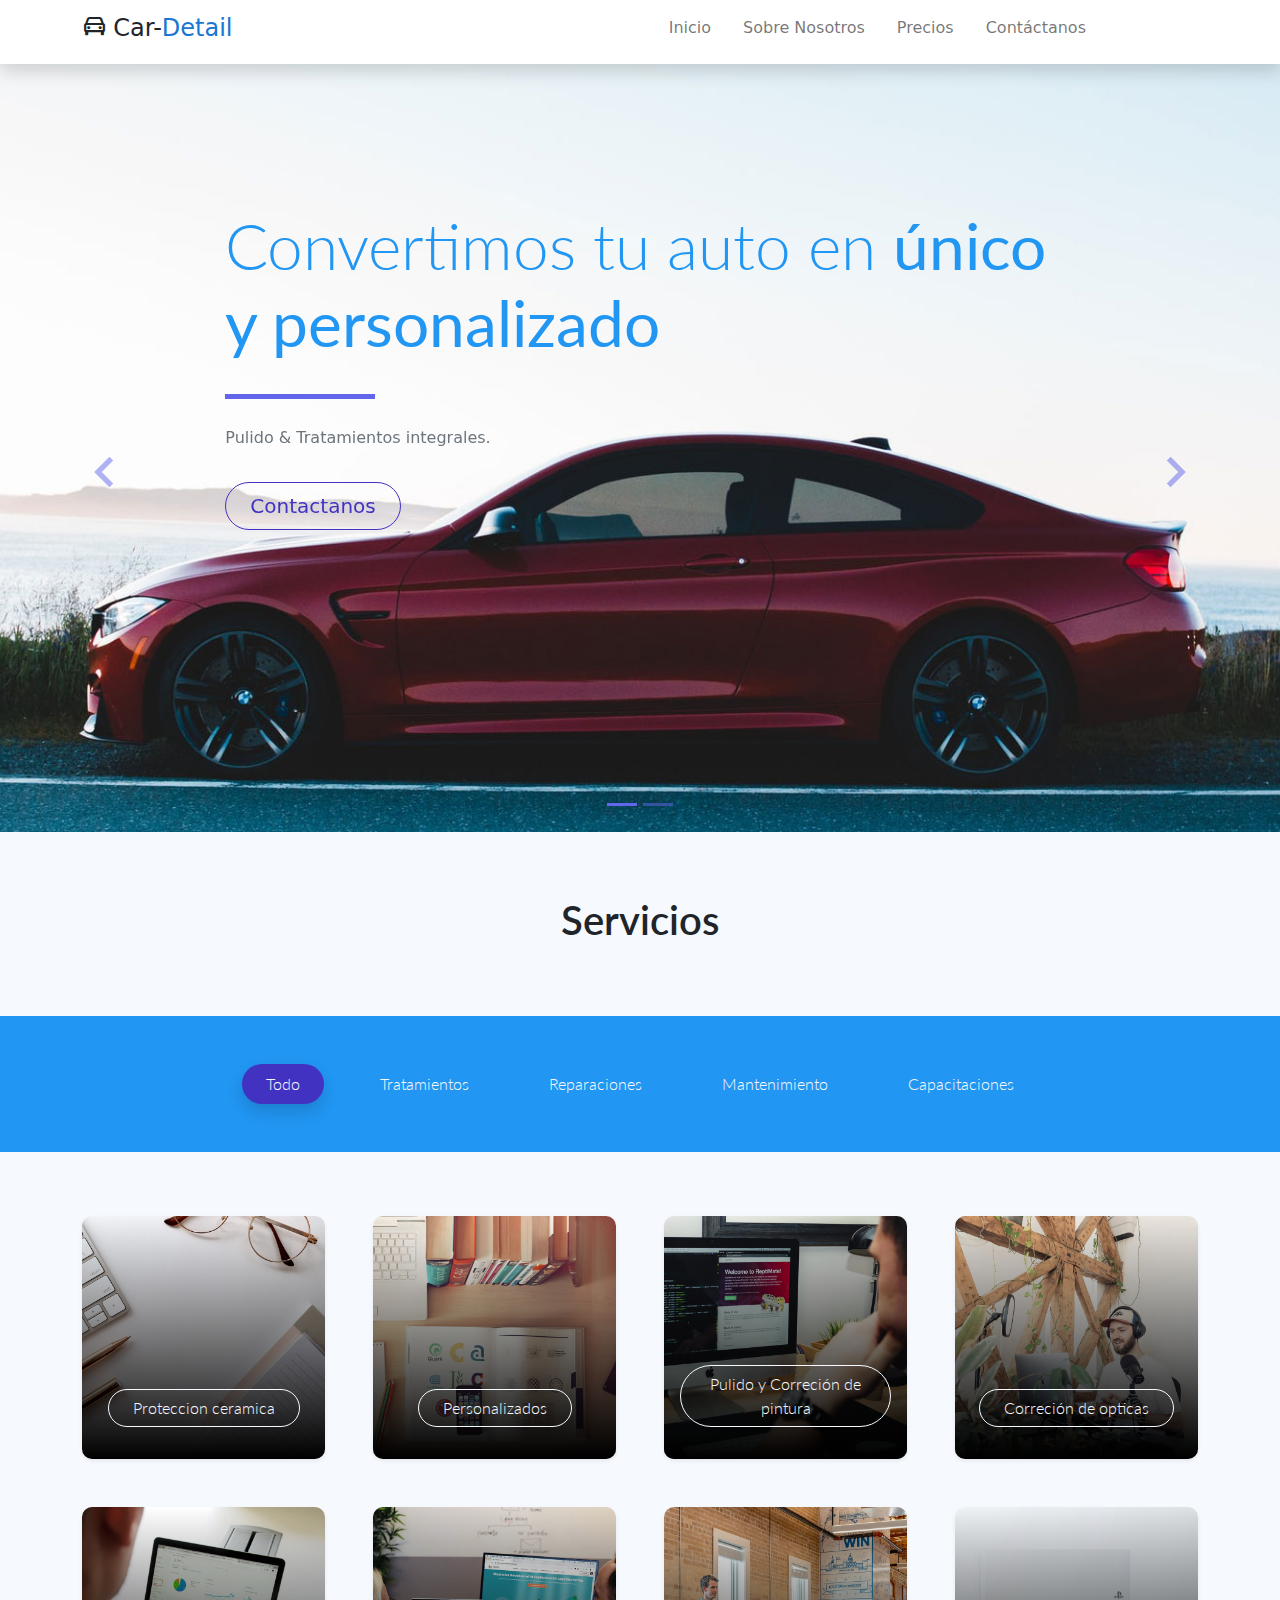
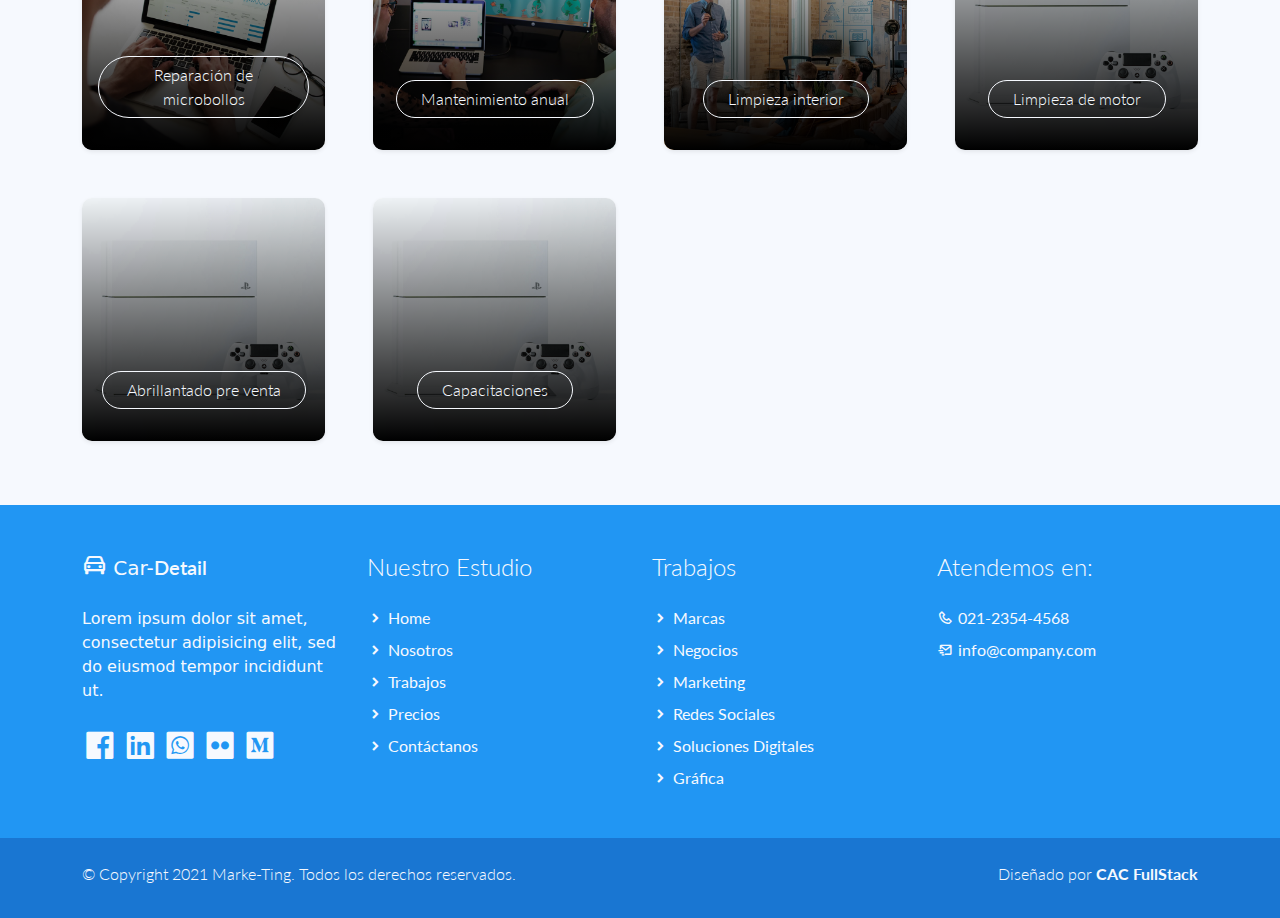
==== index.html @ 13c3d762 "varios" ====
<!DOCTYPE html>     <!----- definición de html 5 -->          
<html lang="es"> 	<!----- definición del lenguaje -->  
					<!------Inicio del  HEAD -->
<head>
  <title>Car-Detail</title>
    <meta charset="utf-8">
    <meta name="viewport" content="width=device-width, initial-scale=1">  
	<!----- viewport para apple device-width = ancho pantalla initial-scale es que inicia sin ningún zoom --> 
    <link rel="apple-touch-icon" href="assets/img/apple-icon.png">
	<!----- icono para apple y safari --> 
    <link rel="shortcut icon" type="image/x-icon" href="assets/img/favicon.ico">
    <!-- Load Require CSS -->
    <link href="assets/css/bootstrap.min.css" rel="stylesheet">
	    <!-- iconos  -->
    <link href="assets/css/boxicon.min.css" rel="stylesheet">
	    <!-- tipo de letra -->
    <link href="https://fonts.googleapis.com/css2?family=Open+Sans:wght@300;400;600&display=swap" rel="stylesheet">
		<!-- carga CSS -->
    <link rel="stylesheet" href="assets/css/estilos.css">
</head>
<!-----
.text-primary  		azul
.text-secondary		gris
.text-success		verde
.text-danger		rojo
.text-warning		amarillo
.text-info			celeste
.text-light			blanco
.text-dark			negro
.text-muted			gris oscuro
.text-white			gris claro
-->
<!------------------------------------------------------------------ Fin del  HEAD -->
<body>
    <!-- Header 
	nav = cuyo propósito es proporcionar enlaces de navegación, ya sea dentro del documento actual 
	o a otros documentos
	-->

    <nav id="main_nav" class="navbar navbar-expand-lg navbar-light bg-white shadow">
	
	<!--navbar-expand-lg = envoltorio para que el navbar se estire en lg
	navbar-light = texto negro de la letra
	bg-white = fondo de color blanco
	-->

        <div class="container d-flex justify-content-between align-items-center">
		
            <a class="navbar-brand h1" href="index.html">
			<!--navbar-brand = clase se utiliza para resaltar la marca o logotipo de su página-->	
                <i class='bx bx-car bx-sm text-dark'></i>
				<!--	bx bx-buildings = icono del logo de la web: 
				http://www.unisvg.com/icon-sets/bx/bx-buildings.html 
				https://boxicons.com/
				-->

	       <span class="text-dark h4">Car-</span><span class="text-primary h4">Detail</span></a>
			
			<!--	boton de hamburguesa --> 
  	          <button class="navbar-toggler border-0" 
				type="button" data-bs-toggle="collapse" 
				data-bs-target="#navbar-toggler-success" 
				aria-controls="navbarSupportedContent" 
				aria-expanded="false" 
				aria-label="Toggle navigation">
				<span class="navbar-toggler-icon">
				</span>
            </button>
		<!------------------------------------------- Opciones del Menu		-->
		<div class="align-self-center collapse navbar-collapse flex-fill  d-lg-flex justify-content-lg-between" 
		id="navbar-toggler-success">
		
		<!-------collapse navbar-collapse= para agrupar y ocultar el contenido de la barra de navegación 
		por un punto de interrupción principal.
		flex-fill = obliga a que todos los elementos tengan el mismo tamaño de ancho
		d-lg-flex = utilidades para crear un contenedor flexbox y transforme los elementos secundarios 
		directos en elementos flexibles
		-->
  		              <div class="flex-fill mx-xl-5 mb-2">
				<!--	  mx=para clases que establecen tanto *-lefty*-right-->
 	                   <ul class="nav navbar-nav d-flex justify-content-end mx-xl-5 text-center text-dark">
					<!--   .navbar-nav para una navegación ligera y de altura completa 
					   (incluida la compatibilidad con menús desplegables).-->
                        <li class="nav-item">
                            <a class="nav-link btn-outline-primary rounded-pill px-3" href="index.html">Inicio</a>
						<!-- px = padding y mx es el margin 
						rounded-pill =genera ese boton con bordes redondeados rounded-circle-->	
                        </li>
                        <li class="nav-item">
                            <a class="nav-link btn-outline-primary rounded-pill px-3" href="about.html">Sobre Nosotros</a>
                        </li>
                        <!-- <li class="nav-item">
                            <a class="nav-link btn-outline-primary rounded-pill px-3" href="work.html">Trabajos</a>
                        </li> -->
                        <li class="nav-item">
                            <a class="nav-link btn-outline-primary rounded-pill px-3" href="pricing.html">Precios</a>
                        </li>
                        <li class="nav-item">
                            <a class="nav-link btn-outline-primary rounded-pill px-3" href="contact.html">Contáctanos</a>
                        </li>
                    </ul>
                </div>

<!---------------------------------------------------------Fin de las opciones del menu 
------------------------------------------------------------ Inicio de los iconos del menu-->
            <!-- <div class="navbar align-self-center d-flex">
                    <a class="nav-link" href="#"><i class='bx bx-bell bx-sm bx-tada-hover text-primary'></i></a>
                    <a class="nav-link" href="#"><i class='bx bx-cog bx-sm text-primary'></i></a>
                    <a class="nav-link" href="#"><i class='bx bx-user-circle bx-sm text-primary'></i></a>
					https://iconify.design/icon-sets/bx/ 
                </div> -->
            </div>
        </div>
    </nav>
<!----------------------------------------------------------- Fin de los iconos del menu

    <!-- Close Header -->
 <!----------------------------------------------------------- Fin del Header-->

    <!-- Start Banner Hero -->
    <div class="banner-wrapper bg-light">
        <div id="index_banner" class="banner-vertical-center-index container-fluid pt-5">

            <!-- Start slider -->
            <div id="carouselExampleIndicators" class="carousel slide" data-bs-ride="carousel">
                 <ol class="carousel-indicators">
                    <li data-bs-target="#carouselExampleIndicators" data-bs-slide-to="0" class="active"></li>
                    <li data-bs-target="#carouselExampleIndicators" data-bs-slide-to="1"></li>
                </ol>
 <!-- class="active" Se requiere un elemento activo inicial
La .activeclase debe agregarse a una de las diapositivas. De lo contrario, el carrusel no será visible. -->
				
                <div class="carousel-inner">
				
<!-- Primer elemento del carrousel 
Ver: https://getbootstrap.com/docs/4.0/components/carousel/  -->				

                    <div class="carousel-item active">

                 <div class="py-5 row d-flex align-items-center">
                  <div class="banner-content col-lg-8 col-8 offset-2 m-lg-auto text-left py-5 pb-5">
                    <h1 class="banner-heading h1 text-secondary display-3 mb-0 pb-5 mx-0 px-0 light-300 typo-space-line">
					<!--typo-space-line = clase configurada en el css 
					display-3 = <H3> 
					Where property is one of:

						m - for classes that set margin
						p - for classes that set padding
						Where sides is one of:

						t - for classes that set margin-top or padding-top
						b - for classes that set margin-bottom or padding-bottom
						l - for classes that set margin-left or padding-left
						r - for classes that set margin-right or padding-right
						x - for classes that set both *-left and *-right
						y - for classes that set both *-top and *-bottom
						blank - for classes that set a margin or padding on all 4 sides of the element
						ejemplo: 
						<div class="mx-auto" style="width: 200px;">
						  Centered element
						</div>
					
					-->
                    Convertimos tu auto en <strong>único y personalizado</strong></h1>
                                <p class="banner-body text-muted py-3 mx-0 px-0">
                                    Pulido & Tratamientos integrales.
                              </p>
                                 <a class="banner-button btn rounded-pill btn-outline-primary btn-lg px-4" 
								href="/contact.html" role="button">Contactanos</a>
                            </div>
                        </div>

                    </div>
 <!--item 2-->

                    <div class="carousel-item">

                        <div class="py-5 row d-flex align-items-center">
                            <div class="banner-content col-lg-8 col-8 offset-2 m-lg-auto text-left py-5 pb-5">
                                <h1 class="banner-heading h1 text-secondary display-3 mb-0 pb-3 mx-0 px-0 light-300">
                                    Optimizamos publicaciones en redes sociales
                                </h1>
                                <p class="banner-body text-muted py-3">
                                    Somos expertos en comunicación social.
                                </p>
                                <a class="banner-button btn rounded-pill btn-outline-primary btn-lg px-4" href="/contact.html" role="button">Contactanos</a>
                    <!--role="button" indica que un boton no apunta a una url sino que hace otra cosa-->	
                            </div>
                        </div>

                    </div>
    <!-------------------------------------------------------Flechas del carrousel   -->
                 <a class="carousel-control-prev text-decoration-none" href="#carouselExampleIndicators" role="button" data-bs-slide="prev">
                    <i class='bx bx-chevron-left'></i>
                    <span class="visually-hidden">Ant.</span>
                </a>
                <a class="carousel-control-next text-decoration-none" href="#carouselExampleIndicators" role="button" data-bs-slide="next">
                    <i class='bx bx-chevron-right'></i>
                    <span class="visually-hidden">Prox.</span>
                </a> 
            </div>
			 <!-- bx-chevron-right y left son las puntas de flecha del carrousel -->
            <!-- End slider -->

        </div>
    </div>
    <!-- End Banner Hero -->
	
    <!-- Start Service -->
    <section class="service-wrapper py-3">
        <div class="container-fluid pb-3">
            <div class="row">
                <h2 class="h2 text-center col-12 py-5 semi-bold-600">Servicios</h2>
                <!-- <div class="service-header col-2 col-lg-3 text-end light-300">
                    <i class='bx bx-gift h3 mt-1'></i>
                </div>
                <div class="service-heading col-10 col-lg-9 text-start float-end light-300">
                    <h2 class="h3 pb-4 typo-space-line">Hacemos que el futuro sea hoy</h2>
                </div> -->
            </div>
            <!-- <p class="service-footer col-10 offset-2 col-lg-9 offset-lg-3 text-start pb-3 text-muted px-2">
               No busques más clientes, ellos te buscarán a ti.
            </p> -->
        </div>

        <div class="service-tag py-5 bg-secondary">
            <div class="col-md-12">
                <ul class="nav d-flex justify-content-center">
                    <li class="nav-item mx-lg-3">
                        <a class="filter-btn nav-link btn-outline-primary active shadow rounded-pill text-light px-4 
						light-300" href="#" data-filter=".project">Todo</a>
				<!-- btn-outline = boton transparente -->
                    </li>
                    <li class="nav-item mx-lg-3">
                        <a class="filter-btn nav-link btn-outline-primary rounded-pill text-light px-4 light-300" 
						href="#" data-filter=".tratamientos">Tratamientos</a>
                    </li>
                    <li class="filter-btn nav-item mx-lg-3">
                        <a class="filter-btn nav-link btn-outline-primary rounded-pill text-light px-4 light-300" 
						href="#" data-filter=".reparaciones">Reparaciones</a>
                    </li>
                    <li class="nav-item mx-lg-3">
                        <a class="filter-btn nav-link btn-outline-primary rounded-pill text-light px-4 light-300" 
						href="#" data-filter=".mantenimiento">Mantenimiento</a>
                    </li>
                    <li class="nav-item mx-lg-3">
                        <a class="filter-btn nav-link btn-outline-primary rounded-pill text-light px-4 light-300" 
						href="#" data-filter=".edu">Capacitaciones</a>
                    </li>
                </ul>
            </div>
        </div>

    </section>

    <section class="container overflow-hidden py-5">
        <div class="row gx-5 gx-sm-3 gx-lg-5 gy-lg-5 gy-3 pb-3 projects">

            <!-- Comienzan los trabajos recientes -->
            <div class="col-xl-3 col-md-4 col-sm-6 project tratamientos">
                <a href="#" class="service-work card border-0 text-white shadow-sm overflow-hidden mx-5 m-sm-0">
                    <img class="service card-img" src="./assets/img/services-01.jpg" alt="Card image">
                    <div class="service-work-vertical card-img-overlay d-flex align-items-end">
                        <div class="service-work-content mx-auto text-light">
                            <span class="btn btn-outline-light rounded-pill mb-lg-3 px-lg-4 light-300">Proteccion ceramica</span>
                            <!-- <p class="card-text">Lorem ipsum dolor sit amet, consectetur adipisicing</p> -->
                        </div>
                    </div>
                </a>
            </div><!-- End Recent Work -->

            <!-- Comienzan los trabajos recientes -->
            <div class="col-xl-3 col-md-4 col-sm-6 project tratamientos">
                <a href="#" class="service-work card border-0 text-white shadow-sm overflow-hidden mx-5 m-sm-0">
                    <img class="service card-img" src="./assets/img/services-02.jpg" alt="Card image">
                    <div class="service-work-vertical card-img-overlay d-flex align-items-end">
                        <div class="service-work-content mx-auto text-light">
                            <span class="btn btn-outline-light rounded-pill mb-lg-3 px-lg-4 light-300">Personalizados</span>
                            <!-- <p class="card-text">Lorem ipsum dolor sit amet, consectetur adipisicing</p> -->
                        </div>
                    </div>
                </a>
            </div><!-- End Recent Work -->

            <!-- Comienzan los trabajos recientes -->
            <div class="col-xl-3 col-md-4 col-sm-6 project reparaciones mantenimiento">
                <a href="#" class="service-work card border-0 text-white shadow-sm overflow-hidden mx-5 m-sm-0">
                    <img class="service card-img" src="./assets/img/services-03.jpg" alt="Card image">
                    <div class="service-work-vertical card-img-overlay d-flex align-items-end">
                        <div class="service-work-content mx-auto text-light">
                            <span class="btn btn-outline-light rounded-pill mb-lg-3 px-lg-4 light-300">Pulido y Correción de pintura</span>
                            <!-- <p class="card-text">Lorem ipsum dolor sit amet, consectetur adipisicing</p> -->
                        </div>
                    </div>
                </a>
            </div><!-- End Recent Work -->

            <!-- Comienzan los trabajos recientes -->
            <div class="col-xl-3 col-md-4 col-sm-6 project reparaciones mantenimiento">
                <a href="#" class="service-work card border-0 text-white shadow-sm overflow-hidden mx-5 m-sm-0">
                    <img class="service card-img" src="./assets/img/services-04.jpg" alt="Card image">
                    <div class="service-work-vertical card-img-overlay d-flex align-items-end">
                        <div class="service-work-content mx-auto text-light">
                            <span class="btn btn-outline-light rounded-pill mb-lg-3 px-lg-4 light-300">Correción de opticas</span>
                            <!-- <p class="card-text">Lorem ipsum dolor sit amet, consectetur adipisicing</p> -->
                        </div>
                    </div>
                </a>
            </div><!-- End Recent Work -->

            <!-- Comienzan los trabajos recientes -->
            <div class="col-xl-3 col-md-4 col-sm-6 project reparaciones mantenimiento">
                <a href="#" class="service-work card border-0 text-white shadow-sm overflow-hidden mx-5 m-sm-0">
                    <img class="service card-img" src="./assets/img/services-05.jpg" alt="Card image">
                    <div class="service-work-vertical card-img-overlay d-flex align-items-end">
                        <div class="service-work-content mx-auto text-light">
                            <span class="btn btn-outline-light rounded-pill mb-lg-3 px-lg-4 light-300">Reparación de microbollos</span>
                            <!-- <p class="card-text">Lorem ipsum dolor sit amet, consectetur adipisicing</p> -->
                        </div>
                    </div>
                </a>
            </div><!-- End Recent Work -->

            <!-- Comienzan los trabajos recientes -->
            <div class="col-xl-3 col-md-4 col-sm-6 project mantenimiento">
                <a href="#" class="service-work card border-0 text-white shadow-sm overflow-hidden mx-5 m-sm-0">
                    <img class="service card-img" src="./assets/img/services-06.jpg" alt="Card image">
                    <div class="service-work-vertical card-img-overlay d-flex align-items-end">
                        <div class="service-work-content mx-auto text-light">
                            <span class="btn btn-outline-light rounded-pill mb-lg-3 px-lg-4 light-300">Mantenimiento anual</span>
                            <!-- <p class="card-text">Lorem ipsum dolor sit amet, consectetur adipisicing</p> -->
                        </div>
                    </div>
                </a>
            </div><!-- End Recent Work -->

            <!-- Comienzan los trabajos recientes -->
            <div class="col-xl-3 col-md-4 col-sm-6 project mantenimiento">
                <a href="#" class="service-work card border-0 text-white shadow-sm overflow-hidden mx-5 m-sm-0">
                    <img class="service card-img" src="./assets/img/services-07.jpg" alt="Card image">
                    <div class="service-work-vertical card-img-overlay d-flex align-items-end">
                        <div class="service-work-content mx-auto text-light">
                            <span class="btn btn-outline-light rounded-pill mb-lg-3 px-lg-4 light-300">Limpieza interior</span>
                            <!-- <p class="card-text">Lorem ipsum dolor sit amet, consectetur adipisicing</p> -->
                        </div>
                    </div>
                </a>
            </div><!-- End Recent Work -->

            <!-- Comienzan los trabajos recientes -->
            <div class="col-xl-3 col-md-4 col-sm-6 project mantenimiento">
                <a href="#" class="service-work card border-0 text-white shadow-sm overflow-hidden mx-5 m-sm-0">
                    <img class="service card-img" src="./assets/img/services-08.jpg" alt="Card image">
                    <div class="service-work-vertical card-img-overlay d-flex align-items-end">
                        <div class="service-work-content mx-auto text-light">
                            <span class="btn btn-outline-light rounded-pill mb-lg-3 px-lg-4 light-300">Limpieza de motor</span>
                            <!-- <p class="card-text">Lorem ipsum dolor sit amet, consectetur adipisicing</p> -->
                        </div>
                    </div>
                </a>
            </div><!-- End Recent Work -->

            <!-- Comienzan los trabajos recientes -->
            <div class="col-xl-3 col-md-4 col-sm-6 project mantenimiento">
                <a href="#" class="service-work card border-0 text-white shadow-sm overflow-hidden mx-5 m-sm-0">
                    <img class="service card-img" src="./assets/img/services-09.jpg" alt="Card image">
                    <div class="service-work-vertical card-img-overlay d-flex align-items-end">
                        <div class="service-work-content mx-auto text-light">
                            <span class="btn btn-outline-light rounded-pill mb-lg-3 px-lg-4 light-300">Abrillantado pre venta</span>
                            <!-- <p class="card-text">Lorem ipsum dolor sit amet, consectetur adipisicing</p> -->
                        </div>
                    </div>
                </a>
            </div><!-- End Recent Work -->

            <!-- Comienzan los trabajos recientes -->
            <div class="col-xl-3 col-md-4 col-sm-6 project edu">
                <a href="#" class="service-work card border-0 text-white shadow-sm overflow-hidden mx-5 m-sm-0">
                    <img class="service card-img" src="./assets/img/services-10.jpg" alt="Card image">
                    <div class="service-work-vertical card-img-overlay d-flex align-items-end">
                        <div class="service-work-content mx-auto text-light">
                            <span class="btn btn-outline-light rounded-pill mb-lg-3 px-lg-4 light-300">Capacitaciones</span>
                            <!-- <p class="card-text">Lorem ipsum dolor sit amet, consectetur adipisicing</p> -->
                        </div>
                    </div>
                </a>
            </div><!-- End Recent Work -->


        </div>
    </section>
    <!-- End Service -->


    <!-- Start Foter -->
    <footer class="bg-secondary pt-4">
        <div class="container">
            <div class="row py-4">

                <div class="col-lg-3 col-12 align-left">
                    <a class="navbar-brand" href="index.html">
                        <i class='bx bx-car bx-sm text-light'></i>
                        <span class="text-light h5">Car-</span><span class="text-light h5 semi-bold-600">Detail</span>
                    </a>
                    <p class="text-light my-lg-4 my-2">
                        Lorem ipsum dolor sit amet, consectetur adipisicing elit,
                        sed do eiusmod tempor incididunt ut.
                    </p>
                    <ul class="list-inline footer-icons light-300">
                        <li class="list-inline-item m-0">
                            <a class="text-light" target="_blank" href="http://facebook.com/">
                                <i class='bx bxl-facebook-square bx-md'></i>
                            </a>
                        </li>
                        <li class="list-inline-item m-0">
                            <a class="text-light" target="_blank" href="https://www.linkedin.com/">
                                <i class='bx bxl-linkedin-square bx-md'></i>
                            </a>
                        </li>
                        <li class="list-inline-item m-0">
                            <a class="text-light" target="_blank" href="https://www.whatsapp.com/">
                                <i class='bx bxl-whatsapp-square bx-md'></i>
                            </a>
                        </li>
                        <li class="list-inline-item m-0">
                            <a class="text-light" target="_blank" href="https://www.flickr.com/">
                                <i class='bx bxl-flickr-square bx-md'></i>
                            </a>
                        </li>
                        <li class="list-inline-item m-0">
                            <a class="text-light" target="_blank" href="https://www.medium.com/">
                                <i class='bx bxl-medium-square bx-md' ></i>
                            </a>
                        </li>
                    </ul>
                </div>

                <div class="col-lg-3 col-md-4 my-sm-0 mt-4">
                    <h3 class="h4 pb-lg-3 text-light light-300">Nuestro Estudio</h2>
                        <ul class="list-unstyled text-light light-300">
                            <li class="pb-2">
                                <i class='bx-fw bx bxs-chevron-right bx-xs'></i><a class="text-decoration-none text-light" 
								href="index.html">Home</a>
                            </li>
                            <li class="pb-2">
                                <i class='bx-fw bx bxs-chevron-right bx-xs'></i><a class="text-decoration-none text-light py-1" 
								href="about.html">Nosotros</a>
                            </li>
                            <li class="pb-2">
                                <i class='bx-fw bx bxs-chevron-right bx-xs'></i><a class="text-decoration-none text-light py-1" 
								href="work.html">Trabajos</a>
                            </li>
                            <li class="pb-2">
                                <i class='bx-fw bx bxs-chevron-right bx-xs'></i></i><a class="text-decoration-none text-light py-1" 
								href="pricing.html">Precios</a>
                            </li>
                            <li class="pb-2">
                                <i class='bx-fw bx bxs-chevron-right bx-xs'></i><a class="text-decoration-none text-light py-1" 
								href="contact.html">Contáctanos</a>
                            </li>
                        </ul>
                </div>

                <div class="col-lg-3 col-md-4 my-sm-0 mt-4">
                    <h2 class="h4 pb-lg-3 text-light light-300">Trabajos</h2>
                    <ul class="list-unstyled text-light light-300">
                        <li class="pb-2">
                            <i class='bx-fw bx bxs-chevron-right bx-xs'></i><a class="text-decoration-none text-light py-1" 
							href="#">Marcas</a>
                        </li>
                        <li class="pb-2">
                            <i class='bx-fw bx bxs-chevron-right bx-xs'></i><a class="text-decoration-none text-light py-1" 
							href="#">Negocios</a>
                        </li>
                        <li class="pb-2">
                            <i class='bx-fw bx bxs-chevron-right bx-xs'></i><a class="text-decoration-none text-light py-1" 
							href="#">Marketing</a>
                        </li>
                        <li class="pb-2">
                            <i class='bx-fw bx bxs-chevron-right bx-xs'></i><a class="text-decoration-none text-light py-1" 
							href="#">Redes Sociales</a>
                        </li>
                        <li class="pb-2">
                            <i class='bx-fw bx bxs-chevron-right bx-xs'></i><a class="text-decoration-none text-light py-1" 
							href="#">Soluciones Digitales</a>
                        </li>
                        <li class="pb-2">
                            <i class='bx-fw bx bxs-chevron-right bx-xs'></i><a class="text-decoration-none text-light py-1" 
							href="#">Gráfica</a>
                        </li>
                    </ul>
                </div>

                <div class="col-lg-3 col-md-4 my-sm-0 mt-4">
                    <h2 class="h4 pb-lg-3 text-light light-300">Atendemos en:</h2>
                    <ul class="list-unstyled text-light light-300">
                        <li class="pb-2">
                            <i class='bx-fw bx bx-phone bx-xs'></i><a class="text-decoration-none text-light py-1" 
							href="tel:010-020-0340">021-2354-4568</a>
                        </li>
                        <li class="pb-2">
                            <i class='bx-fw bx bx-mail-send bx-xs'></i><a class="text-decoration-none text-light py-1"
							href="mailto:info@company.com">info@company.com</a>
                        </li>
                    </ul>
                </div>

            </div>
        </div>

        <div class="w-100 bg-primary py-3">
            <div class="container">
                <div class="row pt-2">
                    <div class="col-lg-6 col-sm-12">
                        <p class="text-lg-start text-center text-light light-300">
                            © Copyright 2021 Marke-Ting. Todos los derechos reservados.
                        </p>
                    </div>
                    <div class="col-lg-6 col-sm-12">
                        <p class="text-lg-end text-center text-light light-300">
                            Diseñado por <a rel="sponsored" class="text-decoration-none text-light" 
							href="https://cursophp.com.ar/" target="_blank"><strong>CAC FullStack</strong></a>
                        </p>
                    </div>
                </div>
            </div>
        </div>

    </footer>
    <!-- End Footer -->


    <!-- Bootstrap -->
    <script src="assets/js/bootstrap.bundle.min.js"></script>
    <!-- Load jQuery require for isotope -->
    <script src="assets/js/jquery.min.js"></script>
   <!-- Isotope -->
    <script src="assets/js/isotope.pkgd.js"></script>
    <!-- Page Script -->
    <script>
        $(window).load(function() {
            // init Isotope
            var $projects = $('.projects').isotope({
                itemSelector: '.project',
                layoutMode: 'fitRows'
            });
            $(".filter-btn").click(function() {
                var data_filter = $(this).attr("data-filter");
                $projects.isotope({
                    filter: data_filter
                });
                $(".filter-btn").removeClass("active");
                $(".filter-btn").removeClass("shadow");
                $(this).addClass("active");
                $(this).addClass("shadow");
                return false;
            });
        });
    </script>	
 
   
</body>

</html>
---- assets/css/boxicon.min.css ----
@font-face{font-family:'boxicons';font-weight:normal;font-style:normal;src:url('../fonts/boxicons.eot');src:url('../fonts/boxicons.eot') format('embedded-opentype'),url('../fonts/boxicons.woff2') format('woff2'),url('../fonts/boxicons.woff') format('woff'),url('../fonts/boxicons.ttf') format('truetype'),url('../fonts/boxicons.svg?#boxicons') format('svg')}.bx{font-family:'boxicons'!important;font-weight:normal;font-style:normal;font-variant:normal;line-height:1;display:inline-block;text-transform:none;speak:none;-webkit-font-smoothing:antialiased;-moz-osx-font-smoothing:grayscale}.bx-ul{margin-left:2em;padding-left:0;list-style:none}.bx-ul>li{position:relative}.bx-ul .bx{font-size:inherit;line-height:inherit;position:absolute;left:-2em;width:2em;text-align:center}@-webkit-keyframes spin{0%{-webkit-transform:rotate(0);transform:rotate(0)}100%{-webkit-transform:rotate(359deg);transform:rotate(359deg)}}@keyframes spin{0%{-webkit-transform:rotate(0);transform:rotate(0)}100%{-webkit-transform:rotate(359deg);transform:rotate(359deg)}}@-webkit-keyframes burst{0%{-webkit-transform:scale(1);transform:scale(1);opacity:1}90%{-webkit-transform:scale(1.5);transform:scale(1.5);opacity:0}}@keyframes burst{0%{-webkit-transform:scale(1);transform:scale(1);opacity:1}90%{-webkit-transform:scale(1.5);transform:scale(1.5);opacity:0}}@-webkit-keyframes flashing{0%{opacity:1}45%{opacity:0}90%{opacity:1}}@keyframes flashing{0%{opacity:1}45%{opacity:0}90%{opacity:1}}@-webkit-keyframes fade-left{0%{-webkit-transform:translateX(0);transform:translateX(0);opacity:1}75%{-webkit-transform:translateX(-20px);transform:translateX(-20px);opacity:0}}@keyframes fade-left{0%{-webkit-transform:translateX(0);transform:translateX(0);opacity:1}75%{-webkit-transform:translateX(-20px);transform:translateX(-20px);opacity:0}}@-webkit-keyframes fade-right{0%{-webkit-transform:translateX(0);transform:translateX(0);opacity:1}75%{-webkit-transform:translateX(20px);transform:translateX(20px);opacity:0}}@keyframes fade-right{0%{-webkit-transform:translateX(0);transform:translateX(0);opacity:1}75%{-webkit-transform:translateX(20px);transform:translateX(20px);opacity:0}}@-webkit-keyframes fade-up{0%{-webkit-transform:translateY(0);transform:translateY(0);opacity:1}75%{-webkit-transform:translateY(-20px);transform:translateY(-20px);opacity:0}}@keyframes fade-up{0%{-webkit-transform:translateY(0);transform:translateY(0);opacity:1}75%{-webkit-transform:translateY(-20px);transform:translateY(-20px);opacity:0}}@-webkit-keyframes fade-down{0%{-webkit-transform:translateY(0);transform:translateY(0);opacity:1}75%{-webkit-transform:translateY(20px);transform:translateY(20px);opacity:0}}@keyframes fade-down{0%{-webkit-transform:translateY(0);transform:translateY(0);opacity:1}75%{-webkit-transform:translateY(20px);transform:translateY(20px);opacity:0}}@-webkit-keyframes tada{from{-webkit-transform:scale3d(1,1,1);transform:scale3d(1,1,1)}10%,20%{-webkit-transform:scale3d(.95,.95,.95) rotate3d(0,0,1,-10deg);transform:scale3d(.95,.95,.95) rotate3d(0,0,1,-10deg)}30%,50%,70%,90%{-webkit-transform:scale3d(1,1,1) rotate3d(0,0,1,10deg);transform:scale3d(1,1,1) rotate3d(0,0,1,10deg)}40%,60%,80%{-webkit-transform:scale3d(1,1,1) rotate3d(0,0,1,-10deg);transform:scale3d(1,1,1) rotate3d(0,0,1,-10deg)}to{-webkit-transform:scale3d(1,1,1);transform:scale3d(1,1,1)}}@keyframes tada{from{-webkit-transform:scale3d(1,1,1);transform:scale3d(1,1,1)}10%,20%{-webkit-transform:scale3d(.95,.95,.95) rotate3d(0,0,1,-10deg);transform:scale3d(.95,.95,.95) rotate3d(0,0,1,-10deg)}30%,50%,70%,90%{-webkit-transform:scale3d(1,1,1) rotate3d(0,0,1,10deg);transform:scale3d(1,1,1) rotate3d(0,0,1,10deg)}40%,60%,80%{-webkit-transform:rotate3d(0,0,1,-10deg);transform:rotate3d(0,0,1,-10deg)}to{-webkit-transform:scale3d(1,1,1);transform:scale3d(1,1,1)}}.bx-spin{-webkit-animation:spin 2s linear infinite;animation:spin 2s linear infinite}.bx-spin-hover:hover{-webkit-animation:spin 2s linear infinite;animation:spin 2s linear infinite}.bx-tada{-webkit-animation:tada 1.5s ease infinite;animation:tada 1.5s ease infinite}.bx-tada-hover:hover{-webkit-animation:tada 1.5s ease infinite;animation:tada 1.5s ease infinite}.bx-flashing{-webkit-animation:flashing 1.5s infinite linear;animation:flashing 1.5s infinite linear}.bx-flashing-hover:hover{-webkit-animation:flashing 1.5s infinite linear;animation:flashing 1.5s infinite linear}.bx-burst{-webkit-animation:burst 1.5s infinite linear;animation:burst 1.5s infinite linear}.bx-burst-hover:hover{-webkit-animation:burst 1.5s infinite linear;animation:burst 1.5s infinite linear}.bx-fade-up{-webkit-animation:fade-up 1.5s infinite linear;animation:fade-up 1.5s infinite linear}.bx-fade-up-hover:hover{-webkit-animation:fade-up 1.5s infinite linear;animation:fade-up 1.5s infinite linear}.bx-fade-down{-webkit-animation:fade-down 1.5s infinite linear;animation:fade-down 1.5s infinite linear}.bx-fade-down-hover:hover{-webkit-animation:fade-down 1.5s infinite linear;animation:fade-down 1.5s infinite linear}.bx-fade-left{-webkit-animation:fade-left 1.5s infinite linear;animation:fade-left 1.5s infinite linear}.bx-fade-left-hover:hover{-webkit-animation:fade-left 1.5s infinite linear;animation:fade-left 1.5s infinite linear}.bx-fade-right{-webkit-animation:fade-right 1.5s infinite linear;animation:fade-right 1.5s infinite linear}.bx-fade-right-hover:hover{-webkit-animation:fade-right 1.5s infinite linear;animation:fade-right 1.5s infinite linear}.bx-xs{font-size:1rem!important}.bx-sm{font-size:1.55rem!important}.bx-md{font-size:2.25rem!important}.bx-fw{font-size:1.2857142857em;line-height:.8em;width:1.2857142857em;height:.8em;margin-top:-.2em!important;vertical-align:middle}.bx-lg{font-size:3.0!important}.bx-pull-left{float:left;margin-right:.3em!important}.bx-pull-right{float:right;margin-left:.3em!important}.bx-rotate-90{transform:rotate(90deg);-ms-filter:'progid:DXImageTransform.Microsoft.BasicImage(rotation=1)'}.bx-rotate-180{transform:rotate(180deg);-ms-filter:'progid:DXImageTransform.Microsoft.BasicImage(rotation=2)'}.bx-rotate-270{transform:rotate(270deg);-ms-filter:'progid:DXImageTransform.Microsoft.BasicImage(rotation=3)'}.bx-flip-horizontal{transform:scaleX(-1);-ms-filter:'progid:DXImageTransform.Microsoft.BasicImage(rotation=0,mirror=1)'}.bx-flip-vertical{transform:scaleY(-1);-ms-filter:'progid:DXImageTransform.Microsoft.BasicImage(rotation=2,mirror=1)'}.bx-border{padding:.25em;border:.07em solid rgba(0,0,0,.1);border-radius:.25em}.bx-border-circle{padding:.25em;border:.07em solid rgba(0,0,0,.1);border-radius:50%}.bx-abacus:before{content:"\e900"}.bx-accessibility:before{content:"\e901"}.bx-add-to-queue:before{content:"\e902"}.bx-adjust:before{content:"\e903"}.bx-alarm:before{content:"\e904"}.bx-alarm-add:before{content:"\e905"}.bx-alarm-exclamation:before{content:"\e906"}.bx-alarm-off:before{content:"\e907"}.bx-alarm-snooze:before{content:"\e908"}.bx-album:before{content:"\e909"}.bx-align-justify:before{content:"\e90a"}.bx-align-left:before{content:"\e90b"}.bx-align-middle:before{content:"\e90c"}.bx-align-right:before{content:"\e90d"}.bx-analyse:before{content:"\e90e"}.bx-anchor:before{content:"\e90f"}.bx-angry:before{content:"\e910"}.bx-aperture:before{content:"\e911"}.bx-arch:before{content:"\e912"}.bx-archive:before{content:"\e913"}.bx-archive-in:before{content:"\e914"}.bx-archive-out:before{content:"\e915"}.bx-area:before{content:"\e916"}.bx-arrow-back:before{content:"\e917"}.bx-arrow-from-bottom:before{content:"\e918"}.bx-arrow-from-left:before{content:"\e919"}.bx-arrow-from-right:before{content:"\e91a"}.bx-arrow-from-top:before{content:"\e91b"}.bx-arrow-to-bottom:before{content:"\e91c"}.bx-arrow-to-left:before{content:"\e91d"}.bx-arrow-to-right:before{content:"\e91e"}.bx-arrow-to-top:before{content:"\e91f"}.bx-at:before{content:"\e920"}.bx-atom:before{content:"\e921"}.bx-award:before{content:"\e922"}.bx-badge:before{content:"\e923"}.bx-badge-check:before{content:"\e924"}.bx-ball:before{content:"\e925"}.bx-band-aid:before{content:"\e926"}.bx-bar-chart:before{content:"\e927"}.bx-bar-chart-alt:before{content:"\e928"}.bx-bar-chart-alt-2:before{content:"\e929"}.bx-bar-chart-square:before{content:"\e92a"}.bx-barcode:before{content:"\e92b"}.bx-barcode-reader:before{content:"\e92c"}.bx-baseball:before{content:"\e92d"}.bx-basket:before{content:"\e92e"}.bx-basketball:before{content:"\e92f"}.bx-bath:before{content:"\e930"}.bx-battery:before{content:"\e931"}.bx-bed:before{content:"\e932"}.bx-been-here:before{content:"\e933"}.bx-beer:before{content:"\e934"}.bx-bell:before{content:"\e935"}.bx-bell-minus:before{content:"\e936"}.bx-bell-off:before{content:"\e937"}.bx-bell-plus:before{content:"\e938"}.bx-bible:before{content:"\e939"}.bx-bitcoin:before{content:"\e93a"}.bx-blanket:before{content:"\e93b"}.bx-block:before{content:"\e93c"}.bx-bluetooth:before{content:"\e93d"}.bx-body:before{content:"\e93e"}.bx-bold:before{content:"\e93f"}.bx-bolt-circle:before{content:"\e940"}.bx-bomb:before{content:"\e941"}.bx-bone:before{content:"\e942"}.bx-bong:before{content:"\e943"}.bx-book:before{content:"\e944"}.bx-book-add:before{content:"\e945"}.bx-book-alt:before{content:"\e946"}.bx-book-bookmark:before{content:"\e947"}.bx-book-content:before{content:"\e948"}.bx-book-heart:before{content:"\e949"}.bx-bookmark:before{content:"\e94a"}.bx-bookmark-alt:before{content:"\e94b"}.bx-bookmark-alt-minus:before{content:"\e94c"}.bx-bookmark-alt-plus:before{content:"\e94d"}.bx-bookmark-heart:before{content:"\e94e"}.bx-bookmark-minus:before{content:"\e94f"}.bx-bookmark-plus:before{content:"\e950"}.bx-bookmarks:before{content:"\e951"}.bx-book-open:before{content:"\e952"}.bx-book-reader:before{content:"\e953"}.bx-border-all:before{content:"\e954"}.bx-border-bottom:before{content:"\e955"}.bx-border-inner:before{content:"\e956"}.bx-border-left:before{content:"\e957"}.bx-border-none:before{content:"\e958"}.bx-border-outer:before{content:"\e959"}.bx-border-radius:before{content:"\e95a"}.bx-border-right:before{content:"\e95b"}.bx-border-top:before{content:"\e95c"}.bx-bot:before{content:"\e95d"}.bx-bowling-ball:before{content:"\e95e"}.bx-box:before{content:"\e95f"}.bx-bracket:before{content:"\e960"}.bx-braille:before{content:"\e961"}.bx-brain:before{content:"\e962"}.bx-briefcase:before{content:"\e963"}.bx-briefcase-alt:before{content:"\e964"}.bx-briefcase-alt-2:before{content:"\e965"}.bx-brightness:before{content:"\e966"}.bx-brightness-half:before{content:"\e967"}.bx-broadcast:before{content:"\e968"}.bx-brush:before{content:"\e969"}.bx-brush-alt:before{content:"\e96a"}.bx-bug:before{content:"\e96b"}.bx-bug-alt:before{content:"\e96c"}.bx-building:before{content:"\e96d"}.bx-building-house:before{content:"\e96e"}.bx-buildings:before{content:"\e96f"}.bx-bulb:before{content:"\e970"}.bx-bullseye:before{content:"\e971"}.bx-buoy:before{content:"\e972"}.bx-bus:before{content:"\e973"}.bx-bus-school:before{content:"\e974"}.bx-cabinet:before{content:"\e975"}.bx-cake:before{content:"\e976"}.bx-calculator:before{content:"\e977"}.bx-calendar:before{content:"\e978"}.bx-calendar-alt:before{content:"\e979"}.bx-calendar-check:before{content:"\e97a"}.bx-calendar-edit:before{content:"\e97b"}.bx-calendar-event:before{content:"\e97c"}.bx-calendar-exclamation:before{content:"\e97d"}.bx-calendar-heart:before{content:"\e97e"}.bx-calendar-minus:before{content:"\e97f"}.bx-calendar-plus:before{content:"\e980"}.bx-calendar-star:before{content:"\e981"}.bx-calendar-week:before{content:"\e982"}.bx-calendar-x:before{content:"\e983"}.bx-camera:before{content:"\e984"}.bx-camera-home:before{content:"\e985"}.bx-camera-movie:before{content:"\e986"}.bx-camera-off:before{content:"\e987"}.bx-capsule:before{content:"\e988"}.bx-captions:before{content:"\e989"}.bx-car:before{content:"\e98a"}.bx-card:before{content:"\e98b"}.bx-caret-down:before{content:"\e98c"}.bx-caret-down-circle:before{content:"\e98d"}.bx-caret-down-square:before{content:"\e98e"}.bx-caret-left:before{content:"\e98f"}.bx-caret-left-circle:before{content:"\e990"}.bx-caret-left-square:before{content:"\e991"}.bx-caret-right:before{content:"\e992"}.bx-caret-right-circle:before{content:"\e993"}.bx-caret-right-square:before{content:"\e994"}.bx-caret-up:before{content:"\e995"}.bx-caret-up-circle:before{content:"\e996"}.bx-caret-up-square:before{content:"\e997"}.bx-carousel:before{content:"\e998"}.bx-cart:before{content:"\e999"}.bx-cart-alt:before{content:"\e99a"}.bx-cast:before{content:"\e99b"}.bx-category:before{content:"\e99c"}.bx-category-alt:before{content:"\e99d"}.bx-cctv:before{content:"\e99e"}.bx-certification:before{content:"\e99f"}.bx-chair:before{content:"\e9a0"}.bx-chalkboard:before{content:"\e9a1"}.bx-chart:before{content:"\e9a2"}.bx-chat:before{content:"\e9a3"}.bx-check:before{content:"\e9a4"}.bx-checkbox:before{content:"\e9a5"}.bx-checkbox-checked:before{content:"\e9a6"}.bx-checkbox-square:before{content:"\e9a7"}.bx-check-circle:before{content:"\e9a8"}.bx-check-double:before{content:"\e9a9"}.bx-check-shield:before{content:"\e9aa"}.bx-check-square:before{content:"\e9ab"}.bx-chevron-down:before{content:"\e9ac"}.bx-chevron-down-circle:before{content:"\e9ad"}.bx-chevron-down-square:before{content:"\e9ae"}.bx-chevron-left:before{content:"\e9af"}.bx-chevron-left-circle:before{content:"\e9b0"}.bx-chevron-left-square:before{content:"\e9b1"}.bx-chevron-right:before{content:"\e9b2"}.bx-chevron-right-circle:before{content:"\e9b3"}.bx-chevron-right-square:before{content:"\e9b4"}.bx-chevrons-down:before{content:"\e9b5"}.bx-chevrons-left:before{content:"\e9b6"}.bx-chevrons-right:before{content:"\e9b7"}.bx-chevrons-up:before{content:"\e9b8"}.bx-chevron-up:before{content:"\e9b9"}.bx-chevron-up-circle:before{content:"\e9ba"}.bx-chevron-up-square:before{content:"\e9bb"}.bx-chip:before{content:"\e9bc"}.bx-church:before{content:"\e9bd"}.bx-circle:before{content:"\e9be"}.bx-clinic:before{content:"\e9bf"}.bx-clipboard:before{content:"\e9c0"}.bx-closet:before{content:"\e9c1"}.bx-cloud:before{content:"\e9c2"}.bx-cloud-download:before{content:"\e9c3"}.bx-cloud-drizzle:before{content:"\e9c4"}.bx-cloud-lightning:before{content:"\e9c5"}.bx-cloud-light-rain:before{content:"\e9c6"}.bx-cloud-rain:before{content:"\e9c7"}.bx-cloud-snow:before{content:"\e9c8"}.bx-cloud-upload:before{content:"\e9c9"}.bx-code:before{content:"\e9ca"}.bx-code-alt:before{content:"\e9cb"}.bx-code-block:before{content:"\e9cc"}.bx-code-curly:before{content:"\e9cd"}.bx-coffee:before{content:"\e9ce"}.bx-coffee-togo:before{content:"\e9cf"}.bx-cog:before{content:"\e9d0"}.bx-coin:before{content:"\e9d1"}.bx-coin-stack:before{content:"\e9d2"}.bx-collapse:before{content:"\e9d3"}.bx-collection:before{content:"\e9d4"}.bx-color-fill:before{content:"\e9d5"}.bx-columns:before{content:"\e9d6"}.bx-command:before{content:"\e9d7"}.bx-comment:before{content:"\e9d8"}.bx-comment-add:before{content:"\e9d9"}.bx-comment-check:before{content:"\e9da"}.bx-comment-detail:before{content:"\e9db"}.bx-comment-dots:before{content:"\e9dc"}.bx-comment-edit:before{content:"\e9dd"}.bx-comment-error:before{content:"\e9de"}.bx-comment-minus:before{content:"\e9df"}.bx-comment-x:before{content:"\e9e0"}.bx-compass:before{content:"\e9e1"}.bx-confused:before{content:"\e9e2"}.bx-conversation:before{content:"\e9e3"}.bx-cookie:before{content:"\e9e4"}.bx-cool:before{content:"\e9e5"}.bx-copy:before{content:"\e9e6"}.bx-copy-alt:before{content:"\e9e7"}.bx-copyright:before{content:"\e9e8"}.bx-credit-card:before{content:"\e9e9"}.bx-credit-card-alt:before{content:"\e9ea"}.bx-credit-card-front:before{content:"\e9eb"}.bx-crop:before{content:"\e9ec"}.bx-crosshair:before{content:"\e9ed"}.bx-crown:before{content:"\e9ee"}.bx-cube:before{content:"\e9ef"}.bx-cube-alt:before{content:"\e9f0"}.bx-cuboid:before{content:"\e9f1"}.bx-current-location:before{content:"\e9f2"}.bx-customize:before{content:"\e9f3"}.bx-cut:before{content:"\e9f4"}.bx-cycling:before{content:"\e9f5"}.bx-cylinder:before{content:"\e9f6"}.bx-data:before{content:"\e9f7"}.bx-desktop:before{content:"\e9f8"}.bx-detail:before{content:"\e9f9"}.bx-devices:before{content:"\e9fa"}.bx-dialpad:before{content:"\e9fb"}.bx-dialpad-alt:before{content:"\e9fc"}.bx-diamond:before{content:"\e9fd"}.bx-dice-1:before{content:"\e9fe"}.bx-dice-2:before{content:"\e9ff"}.bx-dice-3:before{content:"\ea00"}.bx-dice-4:before{content:"\ea01"}.bx-dice-5:before{content:"\ea02"}.bx-dice-6:before{content:"\ea03"}.bx-directions:before{content:"\ea04"}.bx-disc:before{content:"\ea05"}.bx-dish:before{content:"\ea06"}.bx-dislike:before{content:"\ea07"}.bx-dizzy:before{content:"\ea08"}.bx-dna:before{content:"\ea09"}.bx-dock-bottom:before{content:"\ea0a"}.bx-dock-left:before{content:"\ea0b"}.bx-dock-right:before{content:"\ea0c"}.bx-dock-top:before{content:"\ea0d"}.bx-dollar:before{content:"\ea0e"}.bx-dollar-circle:before{content:"\ea0f"}.bx-donate-blood:before{content:"\ea10"}.bx-donate-heart:before{content:"\ea11"}.bx-door-open:before{content:"\ea12"}.bx-dots-horizontal:before{content:"\ea13"}.bx-dots-horizontal-rounded:before{content:"\ea14"}.bx-dots-vertical:before{content:"\ea15"}.bx-dots-vertical-rounded:before{content:"\ea16"}.bx-doughnut-chart:before{content:"\ea17"}.bx-down-arrow:before{content:"\ea18"}.bx-down-arrow-alt:before{content:"\ea19"}.bx-down-arrow-circle:before{content:"\ea1a"}.bx-download:before{content:"\ea1b"}.bx-downvote:before{content:"\ea1c"}.bx-drink:before{content:"\ea1d"}.bx-droplet:before{content:"\ea1e"}.bx-dumbbell:before{content:"\ea1f"}.bx-duplicate:before{content:"\ea20"}.bx-edit:before{content:"\ea21"}.bx-edit-alt:before{content:"\ea22"}.bx-envelope:before{content:"\ea23"}.bx-envelope-open:before{content:"\ea24"}.bx-equalizer:before{content:"\ea25"}.bx-eraser:before{content:"\ea26"}.bx-error:before{content:"\ea27"}.bx-error-alt:before{content:"\ea28"}.bx-error-circle:before{content:"\ea29"}.bx-euro:before{content:"\ea2a"}.bx-exclude:before{content:"\ea2b"}.bx-exit:before{content:"\ea2c"}.bx-exit-fullscreen:before{content:"\ea2d"}.bx-expand:before{content:"\ea2e"}.bx-expand-alt:before{content:"\ea2f"}.bx-export:before{content:"\ea30"}.bx-extension:before{content:"\ea31"}.bx-face:before{content:"\ea32"}.bx-fast-forward:before{content:"\ea33"}.bx-fast-forward-circle:before{content:"\ea34"}.bx-female:before{content:"\ea35"}.bx-female-sign:before{content:"\ea36"}.bx-file:before{content:"\ea37"}.bx-file-blank:before{content:"\ea38"}.bx-file-find:before{content:"\ea39"}.bx-film:before{content:"\ea3a"}.bx-filter:before{content:"\ea3b"}.bx-filter-alt:before{content:"\ea3c"}.bx-fingerprint:before{content:"\ea3d"}.bx-first-aid:before{content:"\ea3e"}.bx-first-page:before{content:"\ea3f"}.bx-flag:before{content:"\ea40"}.bx-folder:before{content:"\ea41"}.bx-folder-minus:before{content:"\ea42"}.bx-folder-open:before{content:"\ea43"}.bx-folder-plus:before{content:"\ea44"}.bx-font:before{content:"\ea45"}.bx-font-color:before{content:"\ea46"}.bx-font-family:before{content:"\ea47"}.bx-font-size:before{content:"\ea48"}.bx-food-menu:before{content:"\ea49"}.bx-food-tag:before{content:"\ea4a"}.bx-football:before{content:"\ea4b"}.bx-fridge:before{content:"\ea4c"}.bx-fullscreen:before{content:"\ea4d"}.bx-game:before{content:"\ea4e"}.bx-gas-pump:before{content:"\ea4f"}.bx-ghost:before{content:"\ea50"}.bx-gift:before{content:"\ea51"}.bx-git-branch:before{content:"\ea52"}.bx-git-commit:before{content:"\ea53"}.bx-git-compare:before{content:"\ea54"}.bx-git-merge:before{content:"\ea55"}.bx-git-pull-request:before{content:"\ea56"}.bx-git-repo-forked:before{content:"\ea57"}.bx-glasses:before{content:"\ea58"}.bx-glasses-alt:before{content:"\ea59"}.bx-globe:before{content:"\ea5a"}.bx-globe-alt:before{content:"\ea5b"}.bx-grid:before{content:"\ea5c"}.bx-grid-alt:before{content:"\ea5d"}.bx-grid-horizontal:before{content:"\ea5e"}.bx-grid-small:before{content:"\ea5f"}.bx-grid-vertical:before{content:"\ea60"}.bx-group:before{content:"\ea61"}.bx-handicap:before{content:"\ea62"}.bx-happy:before{content:"\ea63"}.bx-happy-alt:before{content:"\ea64"}.bx-happy-beaming:before{content:"\ea65"}.bx-happy-heart-eyes:before{content:"\ea66"}.bx-hash:before{content:"\ea67"}.bx-hdd:before{content:"\ea68"}.bx-heading:before{content:"\ea69"}.bx-headphone:before{content:"\ea6a"}.bx-health:before{content:"\ea6b"}.bx-heart:before{content:"\ea6c"}.bx-heart-circle:before{content:"\ea6d"}.bx-heart-square:before{content:"\ea6e"}.bx-help-circle:before{content:"\ea6f"}.bx-hide:before{content:"\ea70"}.bx-highlight:before{content:"\ea71"}.bx-history:before{content:"\ea72"}.bx-hive:before{content:"\ea73"}.bx-home:before{content:"\ea74"}.bx-home-alt:before{content:"\ea75"}.bx-home-circle:before{content:"\ea76"}.bx-home-heart:before{content:"\ea77"}.bx-home-smile:before{content:"\ea78"}.bx-horizontal-center:before{content:"\ea79"}.bx-hotel:before{content:"\ea7a"}.bx-hourglass:before{content:"\ea7b"}.bx-id-card:before{content:"\ea7c"}.bx-image:before{content:"\ea7d"}.bx-image-add:before{content:"\ea7e"}.bx-image-alt:before{content:"\ea7f"}.bx-images:before{content:"\ea80"}.bx-import:before{content:"\ea81"}.bx-infinite:before{content:"\ea82"}.bx-info-circle:before{content:"\ea83"}.bx-info-square:before{content:"\ea84"}.bx-intersect:before{content:"\ea85"}.bx-italic:before{content:"\ea86"}.bx-joystick:before{content:"\ea87"}.bx-joystick-alt:before{content:"\ea88"}.bx-joystick-button:before{content:"\ea89"}.bx-key:before{content:"\ea8a"}.bx-label:before{content:"\ea8b"}.bx-landscape:before{content:"\ea8c"}.bx-laptop:before{content:"\ea8d"}.bx-last-page:before{content:"\ea8e"}.bx-laugh:before{content:"\ea8f"}.bx-layer:before{content:"\ea90"}.bx-layer-minus:before{content:"\ea91"}.bx-layer-plus:before{content:"\ea92"}.bx-layout:before{content:"\ea93"}.bx-left-arrow:before{content:"\ea94"}.bx-left-arrow-alt:before{content:"\ea95"}.bx-left-arrow-circle:before{content:"\ea96"}.bx-left-down-arrow-circle:before{content:"\ea97"}.bx-left-indent:before{content:"\ea98"}.bx-left-top-arrow-circle:before{content:"\ea99"}.bx-library:before{content:"\ea9a"}.bx-like:before{content:"\ea9b"}.bx-line-chart:before{content:"\ea9c"}.bx-line-chart-down:before{content:"\ea9d"}.bx-link:before{content:"\ea9e"}.bx-link-alt:before{content:"\ea9f"}.bx-link-external:before{content:"\eaa0"}.bx-lira:before{content:"\eaa1"}.bx-list-check:before{content:"\eaa2"}.bx-list-minus:before{content:"\eaa3"}.bx-list-ol:before{content:"\eaa4"}.bx-list-plus:before{content:"\eaa5"}.bx-list-ul:before{content:"\eaa6"}.bx-loader:before{content:"\eaa7"}.bx-loader-alt:before{content:"\eaa8"}.bx-loader-circle:before{content:"\eaa9"}.bx-location-plus:before{content:"\eaaa"}.bx-lock:before{content:"\eaab"}.bx-lock-alt:before{content:"\eaac"}.bx-lock-open:before{content:"\eaad"}.bx-lock-open-alt:before{content:"\eaae"}.bx-log-in:before{content:"\eaaf"}.bx-log-in-circle:before{content:"\eab0"}.bx-log-out:before{content:"\eab1"}.bx-log-out-circle:before{content:"\eab2"}.bx-low-vision:before{content:"\eab3"}.bx-magnet:before{content:"\eab4"}.bx-mail-send:before{content:"\eab5"}.bx-male:before{content:"\eab6"}.bx-male-sign:before{content:"\eab7"}.bx-map:before{content:"\eab8"}.bx-map-alt:before{content:"\eab9"}.bx-map-pin:before{content:"\eaba"}.bx-mask:before{content:"\eabb"}.bx-medal:before{content:"\eabc"}.bx-meh:before{content:"\eabd"}.bx-meh-alt:before{content:"\eabe"}.bx-meh-blank:before{content:"\eabf"}.bx-memory-card:before{content:"\eac0"}.bx-menu:before{content:"\eac1"}.bx-menu-alt-left:before{content:"\eac2"}.bx-menu-alt-right:before{content:"\eac3"}.bx-merge:before{content:"\eac4"}.bx-message:before{content:"\eac5"}.bx-message-add:before{content:"\eac6"}.bx-message-alt:before{content:"\eac7"}.bx-message-alt-add:before{content:"\eac8"}.bx-message-alt-check:before{content:"\eac9"}.bx-message-alt-detail:before{content:"\eaca"}.bx-message-alt-dots:before{content:"\eacb"}.bx-message-alt-edit:before{content:"\eacc"}.bx-message-alt-error:before{content:"\eacd"}.bx-message-alt-minus:before{content:"\eace"}.bx-message-alt-x:before{content:"\eacf"}.bx-message-check:before{content:"\ead0"}.bx-message-detail:before{content:"\ead1"}.bx-message-dots:before{content:"\ead2"}.bx-message-edit:before{content:"\ead3"}.bx-message-error:before{content:"\ead4"}.bx-message-minus:before{content:"\ead5"}.bx-message-rounded:before{content:"\ead6"}.bx-message-rounded-add:before{content:"\ead7"}.bx-message-rounded-check:before{content:"\ead8"}.bx-message-rounded-detail:before{content:"\ead9"}.bx-message-rounded-dots:before{content:"\eada"}.bx-message-rounded-edit:before{content:"\eadb"}.bx-message-rounded-error:before{content:"\eadc"}.bx-message-rounded-minus:before{content:"\eadd"}.bx-message-rounded-x:before{content:"\eade"}.bx-message-square:before{content:"\eadf"}.bx-message-square-add:before{content:"\eae0"}.bx-message-square-check:before{content:"\eae1"}.bx-message-square-detail:before{content:"\eae2"}.bx-message-square-dots:before{content:"\eae3"}.bx-message-square-edit:before{content:"\eae4"}.bx-message-square-error:before{content:"\eae5"}.bx-message-square-minus:before{content:"\eae6"}.bx-message-square-x:before{content:"\eae7"}.bx-message-x:before{content:"\eae8"}.bx-meteor:before{content:"\eae9"}.bx-microchip:before{content:"\eaea"}.bx-microphone:before{content:"\eaeb"}.bx-microphone-off:before{content:"\eaec"}.bx-minus:before{content:"\eaed"}.bx-minus-back:before{content:"\eaee"}.bx-minus-circle:before{content:"\eaef"}.bx-minus-front:before{content:"\eaf0"}.bx-mobile:before{content:"\eaf1"}.bx-mobile-alt:before{content:"\eaf2"}.bx-mobile-landscape:before{content:"\eaf3"}.bx-mobile-vibration:before{content:"\eaf4"}.bx-money:before{content:"\eaf5"}.bx-moon:before{content:"\eaf6"}.bx-mouse:before{content:"\eaf7"}.bx-mouse-alt:before{content:"\eaf8"}.bx-move:before{content:"\eaf9"}.bx-move-horizontal:before{content:"\eafa"}.bx-move-vertical:before{content:"\eafb"}.bx-movie:before{content:"\eafc"}.bx-movie-play:before{content:"\eafd"}.bx-music:before{content:"\eafe"}.bx-navigation:before{content:"\eaff"}.bx-network-chart:before{content:"\eb00"}.bx-news:before{content:"\eb01"}.bx-no-entry:before{content:"\eb02"}.bx-note:before{content:"\eb03"}.bx-notepad:before{content:"\eb04"}.bx-notification:before{content:"\eb05"}.bx-notification-off:before{content:"\eb06"}.bx-outline:before{content:"\eb07"}.bx-package:before{content:"\eb08"}.bx-paint:before{content:"\eb09"}.bx-paint-roll:before{content:"\eb0a"}.bx-palette:before{content:"\eb0b"}.bx-paperclip:before{content:"\eb0c"}.bx-paper-plane:before{content:"\eb0d"}.bx-paragraph:before{content:"\eb0e"}.bx-paste:before{content:"\eb0f"}.bx-pause:before{content:"\eb10"}.bx-pause-circle:before{content:"\eb11"}.bx-pen:before{content:"\eb12"}.bx-pencil:before{content:"\eb13"}.bx-phone:before{content:"\eb14"}.bx-phone-call:before{content:"\eb15"}.bx-phone-incoming:before{content:"\eb16"}.bx-phone-outgoing:before{content:"\eb17"}.bx-photo-album:before{content:"\eb18"}.bx-pie-chart:before{content:"\eb19"}.bx-pie-chart-alt:before{content:"\eb1a"}.bx-pie-chart-alt-2:before{content:"\eb1b"}.bx-pin:before{content:"\eb1c"}.bx-planet:before{content:"\eb1d"}.bx-play:before{content:"\eb1e"}.bx-play-circle:before{content:"\eb1f"}.bx-plug:before{content:"\eb20"}.bx-plus:before{content:"\eb21"}.bx-plus-circle:before{content:"\eb22"}.bx-plus-medical:before{content:"\eb23"}.bx-pointer:before{content:"\eb24"}.bx-poll:before{content:"\eb25"}.bx-polygon:before{content:"\eb26"}.bx-pound:before{content:"\eb27"}.bx-power-off:before{content:"\eb28"}.bx-printer:before{content:"\eb29"}.bx-pulse:before{content:"\eb2a"}.bx-purchase-tag:before{content:"\eb2b"}.bx-purchase-tag-alt:before{content:"\eb2c"}.bx-pyramid:before{content:"\eb2d"}.bx-question-mark:before{content:"\eb2e"}.bx-radar:before{content:"\eb2f"}.bx-radio:before{content:"\eb30"}.bx-radio-circle:before{content:"\eb31"}.bx-radio-circle-marked:before{content:"\eb32"}.bx-receipt:before{content:"\eb33"}.bx-rectangle:before{content:"\eb34"}.bx-recycle:before{content:"\eb35"}.bx-redo:before{content:"\eb36"}.bx-refresh:before{content:"\eb37"}.bx-rename:before{content:"\eb38"}.bx-repeat:before{content:"\eb39"}.bx-reply:before{content:"\eb3a"}.bx-reply-all:before{content:"\eb3b"}.bx-repost:before{content:"\eb3c"}.bx-reset:before{content:"\eb3d"}.bx-restaurant:before{content:"\eb3e"}.bx-revision:before{content:"\eb3f"}.bx-rewind:before{content:"\eb40"}.bx-rewind-circle:before{content:"\eb41"}.bx-right-arrow:before{content:"\eb42"}.bx-right-arrow-alt:before{content:"\eb43"}.bx-right-arrow-circle:before{content:"\eb44"}.bx-right-down-arrow-circle:before{content:"\eb45"}.bx-right-indent:before{content:"\eb46"}.bx-right-top-arrow-circle:before{content:"\eb47"}.bx-rocket:before{content:"\eb48"}.bx-rotate-left:before{content:"\eb49"}.bx-rotate-right:before{content:"\eb4a"}.bx-rss:before{content:"\eb4b"}.bx-ruble:before{content:"\eb4c"}.bx-ruler:before{content:"\eb4d"}.bx-run:before{content:"\eb4e"}.bx-rupee:before{content:"\eb4f"}.bx-sad:before{content:"\eb50"}.bx-save:before{content:"\eb51"}.bx-scan:before{content:"\eb52"}.bx-screenshot:before{content:"\eb53"}.bx-search:before{content:"\eb54"}.bx-search-alt:before{content:"\eb55"}.bx-search-alt-2:before{content:"\eb56"}.bx-selection:before{content:"\eb57"}.bx-select-multiple:before{content:"\eb58"}.bx-send:before{content:"\eb59"}.bx-server:before{content:"\eb5a"}.bx-shape-circle:before{content:"\eb5b"}.bx-shape-polygon:before{content:"\eb5c"}.bx-shape-square:before{content:"\eb5d"}.bx-shape-triangle:before{content:"\eb5e"}.bx-share:before{content:"\eb5f"}.bx-share-alt:before{content:"\eb60"}.bx-shekel:before{content:"\eb61"}.bx-shield:before{content:"\eb62"}.bx-shield-alt:before{content:"\eb63"}.bx-shield-alt-2:before{content:"\eb64"}.bx-shield-quarter:before{content:"\eb65"}.bx-shield-x:before{content:"\eb66"}.bx-shocked:before{content:"\eb67"}.bx-shopping-bag:before{content:"\eb68"}.bx-show:before{content:"\eb69"}.bx-show-alt:before{content:"\eb6a"}.bx-shuffle:before{content:"\eb6b"}.bx-sidebar:before{content:"\eb6c"}.bx-sitemap:before{content:"\eb6d"}.bx-skip-next:before{content:"\eb6e"}.bx-skip-next-circle:before{content:"\eb6f"}.bx-skip-previous:before{content:"\eb70"}.bx-skip-previous-circle:before{content:"\eb71"}.bx-sleepy:before{content:"\eb72"}.bx-slider:before{content:"\eb73"}.bx-slider-alt:before{content:"\eb74"}.bx-slideshow:before{content:"\eb75"}.bx-smile:before{content:"\eb76"}.bx-sort:before{content:"\eb77"}.bx-sort-alt-2:before{content:"\eb78"}.bx-sort-a-z:before{content:"\eb79"}.bx-sort-down:before{content:"\eb7a"}.bx-sort-up:before{content:"\eb7b"}.bx-sort-z-a:before{content:"\eb7c"}.bx-spa:before{content:"\eb7d"}.bx-space-bar:before{content:"\eb7e"}.bx-spray-can:before{content:"\eb7f"}.bx-spreadsheet:before{content:"\eb80"}.bx-square:before{content:"\eb81"}.bx-square-rounded:before{content:"\eb82"}.bx-star:before{content:"\eb83"}.bx-station:before{content:"\eb84"}.bx-stats:before{content:"\eb85"}.bx-sticker:before{content:"\eb86"}.bx-stop:before{content:"\eb87"}.bx-stop-circle:before{content:"\eb88"}.bx-stopwatch:before{content:"\eb89"}.bx-store:before{content:"\eb8a"}.bx-store-alt:before{content:"\eb8b"}.bx-street-view:before{content:"\eb8c"}.bx-strikethrough:before{content:"\eb8d"}.bx-subdirectory-left:before{content:"\eb8e"}.bx-subdirectory-right:before{content:"\eb8f"}.bx-sun:before{content:"\eb90"}.bx-support:before{content:"\eb91"}.bx-swim:before{content:"\eb92"}.bx-sync:before{content:"\eb93"}.bx-tab:before{content:"\eb94"}.bx-table:before{content:"\eb95"}.bx-tachometer:before{content:"\eb96"}.bx-tag:before{content:"\eb97"}.bx-tag-alt:before{content:"\eb98"}.bx-target-lock:before{content:"\eb99"}.bx-task:before{content:"\eb9a"}.bx-task-x:before{content:"\eb9b"}.bx-taxi:before{content:"\eb9c"}.bx-tennis-ball:before{content:"\eb9d"}.bx-terminal:before{content:"\eb9e"}.bx-test-tube:before{content:"\eb9f"}.bx-text:before{content:"\eba0"}.bx-time:before{content:"\eba1"}.bx-time-five:before{content:"\eba2"}.bx-timer:before{content:"\eba3"}.bx-tired:before{content:"\eba4"}.bx-toggle-left:before{content:"\eba5"}.bx-toggle-right:before{content:"\eba6"}.bx-tone:before{content:"\eba7"}.bx-traffic-cone:before{content:"\eba8"}.bx-train:before{content:"\eba9"}.bx-transfer:before{content:"\ebaa"}.bx-transfer-alt:before{content:"\ebab"}.bx-trash:before{content:"\ebac"}.bx-trash-alt:before{content:"\ebad"}.bx-trending-down:before{content:"\ebae"}.bx-trending-up:before{content:"\ebaf"}.bx-trim:before{content:"\ebb0"}.bx-trip:before{content:"\ebb1"}.bx-trophy:before{content:"\ebb2"}.bx-tv:before{content:"\ebb3"}.bx-underline:before{content:"\ebb4"}.bx-undo:before{content:"\ebb5"}.bx-unite:before{content:"\ebb6"}.bx-unlink:before{content:"\ebb7"}.bx-up-arrow:before{content:"\ebb8"}.bx-up-arrow-alt:before{content:"\ebb9"}.bx-up-arrow-circle:before{content:"\ebba"}.bx-upload:before{content:"\ebbb"}.bx-upside-down:before{content:"\ebbc"}.bx-upvote:before{content:"\ebbd"}.bx-usb:before{content:"\ebbe"}.bx-user:before{content:"\ebbf"}.bx-user-check:before{content:"\ebc0"}.bx-user-circle:before{content:"\ebc1"}.bx-user-minus:before{content:"\ebc2"}.bx-user-pin:before{content:"\ebc3"}.bx-user-plus:before{content:"\ebc4"}.bx-user-voice:before{content:"\ebc5"}.bx-user-x:before{content:"\ebc6"}.bx-vector:before{content:"\ebc7"}.bx-vertical-center:before{content:"\ebc8"}.bx-vial:before{content:"\ebc9"}.bx-video:before{content:"\ebca"}.bx-video-off:before{content:"\ebcb"}.bx-video-plus:before{content:"\ebcc"}.bx-video-recording:before{content:"\ebcd"}.bx-voicemail:before{content:"\ebce"}.bx-volume:before{content:"\ebcf"}.bx-volume-full:before{content:"\ebd0"}.bx-volume-low:before{content:"\ebd1"}.bx-volume-mute:before{content:"\ebd2"}.bx-walk:before{content:"\ebd3"}.bx-wallet:before{content:"\ebd4"}.bx-wallet-alt:before{content:"\ebd5"}.bx-water:before{content:"\ebd6"}.bx-webcam:before{content:"\ebd7"}.bx-wifi:before{content:"\ebd8"}.bx-wifi-0:before{content:"\ebd9"}.bx-wifi-1:before{content:"\ebda"}.bx-wifi-2:before{content:"\ebdb"}.bx-wifi-off:before{content:"\ebdc"}.bx-wind:before{content:"\ebdd"}.bx-window:before{content:"\ebde"}.bx-window-alt:before{content:"\ebdf"}.bx-window-close:before{content:"\ebe0"}.bx-window-open:before{content:"\ebe1"}.bx-windows:before{content:"\ebe2"}.bx-wine:before{content:"\ebe3"}.bx-wink-smile:before{content:"\ebe4"}.bx-wink-tongue:before{content:"\ebe5"}.bx-won:before{content:"\ebe6"}.bx-world:before{content:"\ebe7"}.bx-wrench:before{content:"\ebe8"}.bx-x:before{content:"\ebe9"}.bx-x-circle:before{content:"\ebea"}.bx-yen:before{content:"\ebeb"}.bx-zoom-in:before{content:"\ebec"}.bx-zoom-out:before{content:"\ebed"}.bxs-add-to-queue:before{content:"\ebee"}.bxs-adjust:before{content:"\ebef"}.bxs-adjust-alt:before{content:"\ebf0"}.bxs-alarm:before{content:"\ebf1"}.bxs-alarm-add:before{content:"\ebf2"}.bxs-alarm-exclamation:before{content:"\ebf3"}.bxs-alarm-off:before{content:"\ebf4"}.bxs-alarm-snooze:before{content:"\ebf5"}.bxs-album:before{content:"\ebf6"}.bxs-ambulance:before{content:"\ebf7"}.bxs-analyse:before{content:"\ebf8"}.bxs-angry:before{content:"\ebf9"}.bxs-arch:before{content:"\ebfa"}.bxs-archive:before{content:"\ebfb"}.bxs-archive-in:before{content:"\ebfc"}.bxs-archive-out:before{content:"\ebfd"}.bxs-area:before{content:"\ebfe"}.bxs-arrow-from-bottom:before{content:"\ebff"}.bxs-arrow-from-left:before{content:"\ec00"}.bxs-arrow-from-right:before{content:"\ec01"}.bxs-arrow-from-top:before{content:"\ec02"}.bxs-arrow-to-bottom:before{content:"\ec03"}.bxs-arrow-to-left:before{content:"\ec04"}.bxs-arrow-to-right:before{content:"\ec05"}.bxs-arrow-to-top:before{content:"\ec06"}.bxs-award:before{content:"\ec07"}.bxs-baby-carriage:before{content:"\ec08"}.bxs-backpack:before{content:"\ec09"}.bxs-badge:before{content:"\ec0a"}.bxs-badge-check:before{content:"\ec0b"}.bxs-badge-dollar:before{content:"\ec0c"}.bxs-ball:before{content:"\ec0d"}.bxs-band-aid:before{content:"\ec0e"}.bxs-bank:before{content:"\ec0f"}.bxs-bar-chart-alt-2:before{content:"\ec10"}.bxs-bar-chart-square:before{content:"\ec11"}.bxs-barcode:before{content:"\ec12"}.bxs-baseball:before{content:"\ec13"}.bxs-basket:before{content:"\ec14"}.bxs-basketball:before{content:"\ec15"}.bxs-bath:before{content:"\ec16"}.bxs-battery:before{content:"\ec17"}.bxs-battery-charging:before{content:"\ec18"}.bxs-battery-full:before{content:"\ec19"}.bxs-battery-low:before{content:"\ec1a"}.bxs-bed:before{content:"\ec1b"}.bxs-been-here:before{content:"\ec1c"}.bxs-beer:before{content:"\ec1d"}.bxs-bell:before{content:"\ec1e"}.bxs-bell-minus:before{content:"\ec1f"}.bxs-bell-off:before{content:"\ec20"}.bxs-bell-plus:before{content:"\ec21"}.bxs-bell-ring:before{content:"\ec22"}.bxs-bible:before{content:"\ec23"}.bxs-binoculars:before{content:"\ec24"}.bxs-blanket:before{content:"\ec25"}.bxs-bolt:before{content:"\ec26"}.bxs-bolt-circle:before{content:"\ec27"}.bxs-bomb:before{content:"\ec28"}.bxs-bone:before{content:"\ec29"}.bxs-bong:before{content:"\ec2a"}.bxs-book:before{content:"\ec2b"}.bxs-book-add:before{content:"\ec2c"}.bxs-book-alt:before{content:"\ec2d"}.bxs-book-bookmark:before{content:"\ec2e"}.bxs-book-content:before{content:"\ec2f"}.bxs-book-heart:before{content:"\ec30"}.bxs-bookmark:before{content:"\ec31"}.bxs-bookmark-alt:before{content:"\ec32"}.bxs-bookmark-alt-minus:before{content:"\ec33"}.bxs-bookmark-alt-plus:before{content:"\ec34"}.bxs-bookmark-heart:before{content:"\ec35"}.bxs-bookmark-minus:before{content:"\ec36"}.bxs-bookmark-plus:before{content:"\ec37"}.bxs-bookmarks:before{content:"\ec38"}.bxs-bookmark-star:before{content:"\ec39"}.bxs-book-open:before{content:"\ec3a"}.bxs-book-reader:before{content:"\ec3b"}.bxs-bot:before{content:"\ec3c"}.bxs-bowling-ball:before{content:"\ec3d"}.bxs-box:before{content:"\ec3e"}.bxs-brain:before{content:"\ec3f"}.bxs-briefcase:before{content:"\ec40"}.bxs-briefcase-alt:before{content:"\ec41"}.bxs-briefcase-alt-2:before{content:"\ec42"}.bxs-brightness:before{content:"\ec43"}.bxs-brightness-half:before{content:"\ec44"}.bxs-brush:before{content:"\ec45"}.bxs-brush-alt:before{content:"\ec46"}.bxs-bug:before{content:"\ec47"}.bxs-bug-alt:before{content:"\ec48"}.bxs-building:before{content:"\ec49"}.bxs-building-house:before{content:"\ec4a"}.bxs-buildings:before{content:"\ec4b"}.bxs-bulb:before{content:"\ec4c"}.bxs-bullseye:before{content:"\ec4d"}.bxs-buoy:before{content:"\ec4e"}.bxs-bus:before{content:"\ec4f"}.bxs-business:before{content:"\ec50"}.bxs-bus-school:before{content:"\ec51"}.bxs-cabinet:before{content:"\ec52"}.bxs-cake:before{content:"\ec53"}.bxs-calculator:before{content:"\ec54"}.bxs-calendar:before{content:"\ec55"}.bxs-calendar-alt:before{content:"\ec56"}.bxs-calendar-check:before{content:"\ec57"}.bxs-calendar-edit:before{content:"\ec58"}.bxs-calendar-event:before{content:"\ec59"}.bxs-calendar-exclamation:before{content:"\ec5a"}.bxs-calendar-heart:before{content:"\ec5b"}.bxs-calendar-minus:before{content:"\ec5c"}.bxs-calendar-plus:before{content:"\ec5d"}.bxs-calendar-star:before{content:"\ec5e"}.bxs-calendar-week:before{content:"\ec5f"}.bxs-calendar-x:before{content:"\ec60"}.bxs-camera:before{content:"\ec61"}.bxs-camera-home:before{content:"\ec62"}.bxs-camera-movie:before{content:"\ec63"}.bxs-camera-off:before{content:"\ec64"}.bxs-camera-plus:before{content:"\ec65"}.bxs-capsule:before{content:"\ec66"}.bxs-captions:before{content:"\ec67"}.bxs-car:before{content:"\ec68"}.bxs-car-battery:before{content:"\ec69"}.bxs-car-crash:before{content:"\ec6a"}.bxs-card:before{content:"\ec6b"}.bxs-caret-down-circle:before{content:"\ec6c"}.bxs-caret-down-square:before{content:"\ec6d"}.bxs-caret-left-circle:before{content:"\ec6e"}.bxs-caret-left-square:before{content:"\ec6f"}.bxs-caret-right-circle:before{content:"\ec70"}.bxs-caret-right-square:before{content:"\ec71"}.bxs-caret-up-circle:before{content:"\ec72"}.bxs-caret-up-square:before{content:"\ec73"}.bxs-car-garage:before{content:"\ec74"}.bxs-car-mechanic:before{content:"\ec75"}.bxs-carousel:before{content:"\ec76"}.bxs-cart:before{content:"\ec77"}.bxs-cart-add:before{content:"\ec78"}.bxs-cart-alt:before{content:"\ec79"}.bxs-cart-download:before{content:"\ec7a"}.bxs-car-wash:before{content:"\ec7b"}.bxs-category:before{content:"\ec7c"}.bxs-category-alt:before{content:"\ec7d"}.bxs-cctv:before{content:"\ec7e"}.bxs-certification:before{content:"\ec7f"}.bxs-chalkboard:before{content:"\ec80"}.bxs-chart:before{content:"\ec81"}.bxs-chat:before{content:"\ec82"}.bxs-checkbox:before{content:"\ec83"}.bxs-checkbox-checked:before{content:"\ec84"}.bxs-check-circle:before{content:"\ec85"}.bxs-check-shield:before{content:"\ec86"}.bxs-check-square:before{content:"\ec87"}.bxs-chess:before{content:"\ec88"}.bxs-chevron-down:before{content:"\ec89"}.bxs-chevron-down-circle:before{content:"\ec8a"}.bxs-chevron-down-square:before{content:"\ec8b"}.bxs-chevron-left:before{content:"\ec8c"}.bxs-chevron-left-circle:before{content:"\ec8d"}.bxs-chevron-left-square:before{content:"\ec8e"}.bxs-chevron-right:before{content:"\ec8f"}.bxs-chevron-right-circle:before{content:"\ec90"}.bxs-chevron-right-square:before{content:"\ec91"}.bxs-chevrons-down:before{content:"\ec92"}.bxs-chevrons-left:before{content:"\ec93"}.bxs-chevrons-right:before{content:"\ec94"}.bxs-chevrons-up:before{content:"\ec95"}.bxs-chevron-up:before{content:"\ec96"}.bxs-chevron-up-circle:before{content:"\ec97"}.bxs-chevron-up-square:before{content:"\ec98"}.bxs-chip:before{content:"\ec99"}.bxs-church:before{content:"\ec9a"}.bxs-circle:before{content:"\ec9b"}.bxs-city:before{content:"\ec9c"}.bxs-clinic:before{content:"\ec9d"}.bxs-cloud:before{content:"\ec9e"}.bxs-cloud-download:before{content:"\ec9f"}.bxs-cloud-lightning:before{content:"\eca0"}.bxs-cloud-rain:before{content:"\eca1"}.bxs-cloud-upload:before{content:"\eca2"}.bxs-coffee:before{content:"\eca3"}.bxs-coffee-alt:before{content:"\eca4"}.bxs-coffee-togo:before{content:"\eca5"}.bxs-cog:before{content:"\eca6"}.bxs-coin:before{content:"\eca7"}.bxs-coin-stack:before{content:"\eca8"}.bxs-collection:before{content:"\eca9"}.bxs-color-fill:before{content:"\ecaa"}.bxs-comment:before{content:"\ecab"}.bxs-comment-add:before{content:"\ecac"}.bxs-comment-check:before{content:"\ecad"}.bxs-comment-detail:before{content:"\ecae"}.bxs-comment-dots:before{content:"\ecaf"}.bxs-comment-edit:before{content:"\ecb0"}.bxs-comment-error:before{content:"\ecb1"}.bxs-comment-minus:before{content:"\ecb2"}.bxs-comment-x:before{content:"\ecb3"}.bxs-compass:before{content:"\ecb4"}.bxs-component:before{content:"\ecb5"}.bxs-confused:before{content:"\ecb6"}.bxs-contact:before{content:"\ecb7"}.bxs-conversation:before{content:"\ecb8"}.bxs-cookie:before{content:"\ecb9"}.bxs-cool:before{content:"\ecba"}.bxs-copy:before{content:"\ecbb"}.bxs-copy-alt:before{content:"\ecbc"}.bxs-copyright:before{content:"\ecbd"}.bxs-coupon:before{content:"\ecbe"}.bxs-credit-card:before{content:"\ecbf"}.bxs-credit-card-alt:before{content:"\ecc0"}.bxs-credit-card-front:before{content:"\ecc1"}.bxs-crop:before{content:"\ecc2"}.bxs-crown:before{content:"\ecc3"}.bxs-cube:before{content:"\ecc4"}.bxs-cube-alt:before{content:"\ecc5"}.bxs-cuboid:before{content:"\ecc6"}.bxs-customize:before{content:"\ecc7"}.bxs-cylinder:before{content:"\ecc8"}.bxs-dashboard:before{content:"\ecc9"}.bxs-data:before{content:"\ecca"}.bxs-detail:before{content:"\eccb"}.bxs-devices:before{content:"\eccc"}.bxs-diamond:before{content:"\eccd"}.bxs-dice-1:before{content:"\ecce"}.bxs-dice-2:before{content:"\eccf"}.bxs-dice-3:before{content:"\ecd0"}.bxs-dice-4:before{content:"\ecd1"}.bxs-dice-5:before{content:"\ecd2"}.bxs-dice-6:before{content:"\ecd3"}.bxs-direction-left:before{content:"\ecd4"}.bxs-direction-right:before{content:"\ecd5"}.bxs-directions:before{content:"\ecd6"}.bxs-disc:before{content:"\ecd7"}.bxs-discount:before{content:"\ecd8"}.bxs-dish:before{content:"\ecd9"}.bxs-dislike:before{content:"\ecda"}.bxs-dizzy:before{content:"\ecdb"}.bxs-dock-bottom:before{content:"\ecdc"}.bxs-dock-left:before{content:"\ecdd"}.bxs-dock-right:before{content:"\ecde"}.bxs-dock-top:before{content:"\ecdf"}.bxs-dollar-circle:before{content:"\ece0"}.bxs-donate-blood:before{content:"\ece1"}.bxs-donate-heart:before{content:"\ece2"}.bxs-door-open:before{content:"\ece3"}.bxs-doughnut-chart:before{content:"\ece4"}.bxs-down-arrow:before{content:"\ece5"}.bxs-down-arrow-alt:before{content:"\ece6"}.bxs-down-arrow-circle:before{content:"\ece7"}.bxs-down-arrow-square:before{content:"\ece8"}.bxs-download:before{content:"\ece9"}.bxs-downvote:before{content:"\ecea"}.bxs-drink:before{content:"\eceb"}.bxs-droplet:before{content:"\ecec"}.bxs-droplet-half:before{content:"\eced"}.bxs-dryer:before{content:"\ecee"}.bxs-duplicate:before{content:"\ecef"}.bxs-edit:before{content:"\ecf0"}.bxs-edit-alt:before{content:"\ecf1"}.bxs-edit-location:before{content:"\ecf2"}.bxs-eject:before{content:"\ecf3"}.bxs-envelope:before{content:"\ecf4"}.bxs-envelope-open:before{content:"\ecf5"}.bxs-eraser:before{content:"\ecf6"}.bxs-error:before{content:"\ecf7"}.bxs-error-alt:before{content:"\ecf8"}.bxs-error-circle:before{content:"\ecf9"}.bxs-ev-station:before{content:"\ecfa"}.bxs-exit:before{content:"\ecfb"}.bxs-extension:before{content:"\ecfc"}.bxs-eyedropper:before{content:"\ecfd"}.bxs-face:before{content:"\ecfe"}.bxs-face-mask:before{content:"\ecff"}.bxs-factory:before{content:"\ed00"}.bxs-fast-forward-circle:before{content:"\ed01"}.bxs-file:before{content:"\ed02"}.bxs-file-archive:before{content:"\ed03"}.bxs-file-blank:before{content:"\ed04"}.bxs-file-css:before{content:"\ed05"}.bxs-file-doc:before{content:"\ed06"}.bxs-file-export:before{content:"\ed07"}.bxs-file-find:before{content:"\ed08"}.bxs-file-gif:before{content:"\ed09"}.bxs-file-html:before{content:"\ed0a"}.bxs-file-image:before{content:"\ed0b"}.bxs-file-import:before{content:"\ed0c"}.bxs-file-jpg:before{content:"\ed0d"}.bxs-file-js:before{content:"\ed0e"}.bxs-file-json:before{content:"\ed0f"}.bxs-file-md:before{content:"\ed10"}.bxs-file-pdf:before{content:"\ed11"}.bxs-file-plus:before{content:"\ed12"}.bxs-file-png:before{content:"\ed13"}.bxs-file-txt:before{content:"\ed14"}.bxs-film:before{content:"\ed15"}.bxs-filter-alt:before{content:"\ed16"}.bxs-first-aid:before{content:"\ed17"}.bxs-flag:before{content:"\ed18"}.bxs-flag-alt:before{content:"\ed19"}.bxs-flag-checkered:before{content:"\ed1a"}.bxs-flame:before{content:"\ed1b"}.bxs-flask:before{content:"\ed1c"}.bxs-florist:before{content:"\ed1d"}.bxs-folder:before{content:"\ed1e"}.bxs-folder-minus:before{content:"\ed1f"}.bxs-folder-open:before{content:"\ed20"}.bxs-folder-plus:before{content:"\ed21"}.bxs-food-menu:before{content:"\ed22"}.bxs-fridge:before{content:"\ed23"}.bxs-game:before{content:"\ed24"}.bxs-gas-pump:before{content:"\ed25"}.bxs-ghost:before{content:"\ed26"}.bxs-gift:before{content:"\ed27"}.bxs-graduation:before{content:"\ed28"}.bxs-grid:before{content:"\ed29"}.bxs-grid-alt:before{content:"\ed2a"}.bxs-group:before{content:"\ed2b"}.bxs-guitar-amp:before{content:"\ed2c"}.bxs-hand-down:before{content:"\ed2d"}.bxs-hand-left:before{content:"\ed2e"}.bxs-hand-right:before{content:"\ed2f"}.bxs-hand-up:before{content:"\ed30"}.bxs-happy:before{content:"\ed31"}.bxs-happy-alt:before{content:"\ed32"}.bxs-happy-beaming:before{content:"\ed33"}.bxs-happy-heart-eyes:before{content:"\ed34"}.bxs-hdd:before{content:"\ed35"}.bxs-heart:before{content:"\ed36"}.bxs-heart-circle:before{content:"\ed37"}.bxs-heart-square:before{content:"\ed38"}.bxs-help-circle:before{content:"\ed39"}.bxs-hide:before{content:"\ed3a"}.bxs-home:before{content:"\ed3b"}.bxs-home-circle:before{content:"\ed3c"}.bxs-home-heart:before{content:"\ed3d"}.bxs-home-smile:before{content:"\ed3e"}.bxs-hot:before{content:"\ed3f"}.bxs-hotel:before{content:"\ed40"}.bxs-hourglass:before{content:"\ed41"}.bxs-hourglass-bottom:before{content:"\ed42"}.bxs-hourglass-top:before{content:"\ed43"}.bxs-id-card:before{content:"\ed44"}.bxs-image:before{content:"\ed45"}.bxs-image-add:before{content:"\ed46"}.bxs-image-alt:before{content:"\ed47"}.bxs-inbox:before{content:"\ed48"}.bxs-info-circle:before{content:"\ed49"}.bxs-info-square:before{content:"\ed4a"}.bxs-institution:before{content:"\ed4b"}.bxs-joystick:before{content:"\ed4c"}.bxs-joystick-alt:before{content:"\ed4d"}.bxs-joystick-button:before{content:"\ed4e"}.bxs-key:before{content:"\ed4f"}.bxs-keyboard:before{content:"\ed50"}.bxs-label:before{content:"\ed51"}.bxs-landmark:before{content:"\ed52"}.bxs-landscape:before{content:"\ed53"}.bxs-laugh:before{content:"\ed54"}.bxs-layer:before{content:"\ed55"}.bxs-layer-minus:before{content:"\ed56"}.bxs-layer-plus:before{content:"\ed57"}.bxs-layout:before{content:"\ed58"}.bxs-left-arrow:before{content:"\ed59"}.bxs-left-arrow-alt:before{content:"\ed5a"}.bxs-left-arrow-circle:before{content:"\ed5b"}.bxs-left-arrow-square:before{content:"\ed5c"}.bxs-left-down-arrow-circle:before{content:"\ed5d"}.bxs-left-top-arrow-circle:before{content:"\ed5e"}.bxs-like:before{content:"\ed5f"}.bxs-location-plus:before{content:"\ed60"}.bxs-lock:before{content:"\ed61"}.bxs-lock-alt:before{content:"\ed62"}.bxs-lock-open:before{content:"\ed63"}.bxs-lock-open-alt:before{content:"\ed64"}.bxs-log-in:before{content:"\ed65"}.bxs-log-in-circle:before{content:"\ed66"}.bxs-log-out:before{content:"\ed67"}.bxs-log-out-circle:before{content:"\ed68"}.bxs-low-vision:before{content:"\ed69"}.bxs-magic-wand:before{content:"\ed6a"}.bxs-magnet:before{content:"\ed6b"}.bxs-map:before{content:"\ed6c"}.bxs-map-alt:before{content:"\ed6d"}.bxs-map-pin:before{content:"\ed6e"}.bxs-mask:before{content:"\ed6f"}.bxs-medal:before{content:"\ed70"}.bxs-megaphone:before{content:"\ed71"}.bxs-meh:before{content:"\ed72"}.bxs-meh-alt:before{content:"\ed73"}.bxs-meh-blank:before{content:"\ed74"}.bxs-memory-card:before{content:"\ed75"}.bxs-message:before{content:"\ed76"}.bxs-message-add:before{content:"\ed77"}.bxs-message-alt:before{content:"\ed78"}.bxs-message-alt-add:before{content:"\ed79"}.bxs-message-alt-check:before{content:"\ed7a"}.bxs-message-alt-detail:before{content:"\ed7b"}.bxs-message-alt-dots:before{content:"\ed7c"}.bxs-message-alt-edit:before{content:"\ed7d"}.bxs-message-alt-error:before{content:"\ed7e"}.bxs-message-alt-minus:before{content:"\ed7f"}.bxs-message-alt-x:before{content:"\ed80"}.bxs-message-check:before{content:"\ed81"}.bxs-message-detail:before{content:"\ed82"}.bxs-message-dots:before{content:"\ed83"}.bxs-message-edit:before{content:"\ed84"}.bxs-message-error:before{content:"\ed85"}.bxs-message-minus:before{content:"\ed86"}.bxs-message-rounded:before{content:"\ed87"}.bxs-message-rounded-add:before{content:"\ed88"}.bxs-message-rounded-check:before{content:"\ed89"}.bxs-message-rounded-detail:before{content:"\ed8a"}.bxs-message-rounded-dots:before{content:"\ed8b"}.bxs-message-rounded-edit:before{content:"\ed8c"}.bxs-message-rounded-error:before{content:"\ed8d"}.bxs-message-rounded-minus:before{content:"\ed8e"}.bxs-message-rounded-x:before{content:"\ed8f"}.bxs-message-square:before{content:"\ed90"}.bxs-message-square-add:before{content:"\ed91"}.bxs-message-square-check:before{content:"\ed92"}.bxs-message-square-detail:before{content:"\ed93"}.bxs-message-square-dots:before{content:"\ed94"}.bxs-message-square-edit:before{content:"\ed95"}.bxs-message-square-error:before{content:"\ed96"}.bxs-message-square-minus:before{content:"\ed97"}.bxs-message-square-x:before{content:"\ed98"}.bxs-message-x:before{content:"\ed99"}.bxs-meteor:before{content:"\ed9a"}.bxs-microchip:before{content:"\ed9b"}.bxs-microphone:before{content:"\ed9c"}.bxs-microphone-alt:before{content:"\ed9d"}.bxs-microphone-off:before{content:"\ed9e"}.bxs-minus-circle:before{content:"\ed9f"}.bxs-minus-square:before{content:"\eda0"}.bxs-mobile:before{content:"\eda1"}.bxs-mobile-vibration:before{content:"\eda2"}.bxs-moon:before{content:"\eda3"}.bxs-mouse:before{content:"\eda4"}.bxs-mouse-alt:before{content:"\eda5"}.bxs-movie:before{content:"\eda6"}.bxs-movie-play:before{content:"\eda7"}.bxs-music:before{content:"\eda8"}.bxs-navigation:before{content:"\eda9"}.bxs-network-chart:before{content:"\edaa"}.bxs-news:before{content:"\edab"}.bxs-no-entry:before{content:"\edac"}.bxs-note:before{content:"\edad"}.bxs-notepad:before{content:"\edae"}.bxs-notification:before{content:"\edaf"}.bxs-notification-off:before{content:"\edb0"}.bxs-offer:before{content:"\edb1"}.bxs-package:before{content:"\edb2"}.bxs-paint:before{content:"\edb3"}.bxs-paint-roll:before{content:"\edb4"}.bxs-palette:before{content:"\edb5"}.bxs-paper-plane:before{content:"\edb6"}.bxs-parking:before{content:"\edb7"}.bxs-paste:before{content:"\edb8"}.bxs-pen:before{content:"\edb9"}.bxs-pencil:before{content:"\edba"}.bxs-phone:before{content:"\edbb"}.bxs-phone-call:before{content:"\edbc"}.bxs-phone-incoming:before{content:"\edbd"}.bxs-phone-outgoing:before{content:"\edbe"}.bxs-photo-album:before{content:"\edbf"}.bxs-piano:before{content:"\edc0"}.bxs-pie-chart:before{content:"\edc1"}.bxs-pie-chart-alt:before{content:"\edc2"}.bxs-pie-chart-alt-2:before{content:"\edc3"}.bxs-pin:before{content:"\edc4"}.bxs-pizza:before{content:"\edc5"}.bxs-plane:before{content:"\edc6"}.bxs-plane-alt:before{content:"\edc7"}.bxs-plane-land:before{content:"\edc8"}.bxs-planet:before{content:"\edc9"}.bxs-plane-take-off:before{content:"\edca"}.bxs-playlist:before{content:"\edcb"}.bxs-plug:before{content:"\edcc"}.bxs-plus-circle:before{content:"\edcd"}.bxs-plus-square:before{content:"\edce"}.bxs-pointer:before{content:"\edcf"}.bxs-polygon:before{content:"\edd0"}.bxs-printer:before{content:"\edd1"}.bxs-purchase-tag:before{content:"\edd2"}.bxs-purchase-tag-alt:before{content:"\edd3"}.bxs-pyramid:before{content:"\edd4"}.bxs-quote-alt-left:before{content:"\edd5"}.bxs-quote-alt-right:before{content:"\edd6"}.bxs-quote-left:before{content:"\edd7"}.bxs-quote-right:before{content:"\edd8"}.bxs-quote-single-left:before{content:"\edd9"}.bxs-quote-single-right:before{content:"\edda"}.bxs-radiation:before{content:"\eddb"}.bxs-radio:before{content:"\eddc"}.bxs-receipt:before{content:"\eddd"}.bxs-rectangle:before{content:"\edde"}.bxs-rename:before{content:"\eddf"}.bxs-report:before{content:"\ede0"}.bxs-rewind-circle:before{content:"\ede1"}.bxs-right-arrow:before{content:"\ede2"}.bxs-right-arrow-alt:before{content:"\ede3"}.bxs-right-arrow-circle:before{content:"\ede4"}.bxs-right-arrow-square:before{content:"\ede5"}.bxs-right-down-arrow-circle:before{content:"\ede6"}.bxs-right-top-arrow-circle:before{content:"\ede7"}.bxs-rocket:before{content:"\ede8"}.bxs-ruler:before{content:"\ede9"}.bxs-sad:before{content:"\edea"}.bxs-save:before{content:"\edeb"}.bxs-school:before{content:"\edec"}.bxs-search:before{content:"\eded"}.bxs-search-alt-2:before{content:"\edee"}.bxs-select-multiple:before{content:"\edef"}.bxs-send:before{content:"\edf0"}.bxs-server:before{content:"\edf1"}.bxs-shapes:before{content:"\edf2"}.bxs-share:before{content:"\edf3"}.bxs-share-alt:before{content:"\edf4"}.bxs-shield:before{content:"\edf5"}.bxs-shield-alt-2:before{content:"\edf6"}.bxs-shield-x:before{content:"\edf7"}.bxs-ship:before{content:"\edf8"}.bxs-shocked:before{content:"\edf9"}.bxs-shopping-bag:before{content:"\edfa"}.bxs-shopping-bag-alt:before{content:"\edfb"}.bxs-shopping-bags:before{content:"\edfc"}.bxs-show:before{content:"\edfd"}.bxs-skip-next-circle:before{content:"\edfe"}.bxs-skip-previous-circle:before{content:"\edff"}.bxs-skull:before{content:"\ee00"}.bxs-sleepy:before{content:"\ee01"}.bxs-slideshow:before{content:"\ee02"}.bxs-smile:before{content:"\ee03"}.bxs-sort-alt:before{content:"\ee04"}.bxs-spa:before{content:"\ee05"}.bxs-spray-can:before{content:"\ee06"}.bxs-spreadsheet:before{content:"\ee07"}.bxs-square:before{content:"\ee08"}.bxs-square-rounded:before{content:"\ee09"}.bxs-star:before{content:"\ee0a"}.bxs-star-half:before{content:"\ee0b"}.bxs-sticker:before{content:"\ee0c"}.bxs-stopwatch:before{content:"\ee0d"}.bxs-store:before{content:"\ee0e"}.bxs-store-alt:before{content:"\ee0f"}.bxs-sun:before{content:"\ee10"}.bxs-tachometer:before{content:"\ee11"}.bxs-tag:before{content:"\ee12"}.bxs-tag-alt:before{content:"\ee13"}.bxs-tag-x:before{content:"\ee14"}.bxs-taxi:before{content:"\ee15"}.bxs-tennis-ball:before{content:"\ee16"}.bxs-terminal:before{content:"\ee17"}.bxs-thermometer:before{content:"\ee18"}.bxs-time:before{content:"\ee19"}.bxs-time-five:before{content:"\ee1a"}.bxs-timer:before{content:"\ee1b"}.bxs-tired:before{content:"\ee1c"}.bxs-toggle-left:before{content:"\ee1d"}.bxs-toggle-right:before{content:"\ee1e"}.bxs-tone:before{content:"\ee1f"}.bxs-torch:before{content:"\ee20"}.bxs-to-top:before{content:"\ee21"}.bxs-traffic:before{content:"\ee22"}.bxs-traffic-barrier:before{content:"\ee23"}.bxs-traffic-cone:before{content:"\ee24"}.bxs-train:before{content:"\ee25"}.bxs-trash:before{content:"\ee26"}.bxs-trash-alt:before{content:"\ee27"}.bxs-tree:before{content:"\ee28"}.bxs-trophy:before{content:"\ee29"}.bxs-truck:before{content:"\ee2a"}.bxs-t-shirt:before{content:"\ee2b"}.bxs-tv:before{content:"\ee2c"}.bxs-up-arrow:before{content:"\ee2d"}.bxs-up-arrow-alt:before{content:"\ee2e"}.bxs-up-arrow-circle:before{content:"\ee2f"}.bxs-up-arrow-square:before{content:"\ee30"}.bxs-upside-down:before{content:"\ee31"}.bxs-upvote:before{content:"\ee32"}.bxs-user:before{content:"\ee33"}.bxs-user-account:before{content:"\ee34"}.bxs-user-badge:before{content:"\ee35"}.bxs-user-check:before{content:"\ee36"}.bxs-user-circle:before{content:"\ee37"}.bxs-user-detail:before{content:"\ee38"}.bxs-user-minus:before{content:"\ee39"}.bxs-user-pin:before{content:"\ee3a"}.bxs-user-plus:before{content:"\ee3b"}.bxs-user-rectangle:before{content:"\ee3c"}.bxs-user-voice:before{content:"\ee3d"}.bxs-user-x:before{content:"\ee3e"}.bxs-vector:before{content:"\ee3f"}.bxs-vial:before{content:"\ee40"}.bxs-video:before{content:"\ee41"}.bxs-video-off:before{content:"\ee42"}.bxs-video-plus:before{content:"\ee43"}.bxs-video-recording:before{content:"\ee44"}.bxs-videos:before{content:"\ee45"}.bxs-virus:before{content:"\ee46"}.bxs-virus-block:before{content:"\ee47"}.bxs-volume:before{content:"\ee48"}.bxs-volume-full:before{content:"\ee49"}.bxs-volume-low:before{content:"\ee4a"}.bxs-volume-mute:before{content:"\ee4b"}.bxs-wallet:before{content:"\ee4c"}.bxs-wallet-alt:before{content:"\ee4d"}.bxs-washer:before{content:"\ee4e"}.bxs-watch:before{content:"\ee4f"}.bxs-watch-alt:before{content:"\ee50"}.bxs-webcam:before{content:"\ee51"}.bxs-widget:before{content:"\ee52"}.bxs-window-alt:before{content:"\ee53"}.bxs-wine:before{content:"\ee54"}.bxs-wink-smile:before{content:"\ee55"}.bxs-wink-tongue:before{content:"\ee56"}.bxs-wrench:before{content:"\ee57"}.bxs-x-circle:before{content:"\ee58"}.bxs-x-square:before{content:"\ee59"}.bxs-yin-yang:before{content:"\ee5a"}.bxs-zap:before{content:"\ee5b"}.bxs-zoom-in:before{content:"\ee5c"}.bxs-zoom-out:before{content:"\ee5d"}.bxl-500px:before{content:"\ee5e"}.bxl-adobe:before{content:"\ee5f"}.bxl-airbnb:before{content:"\ee60"}.bxl-algolia:before{content:"\ee61"}.bxl-amazon:before{content:"\ee62"}.bxl-android:before{content:"\ee63"}.bxl-angular:before{content:"\ee64"}.bxl-apple:before{content:"\ee65"}.bxl-audible:before{content:"\ee66"}.bxl-baidu:before{content:"\ee67"}.bxl-behance:before{content:"\ee68"}.bxl-bing:before{content:"\ee69"}.bxl-bitcoin:before{content:"\ee6a"}.bxl-blender:before{content:"\ee6b"}.bxl-blogger:before{content:"\ee6c"}.bxl-bootstrap:before{content:"\ee6d"}.bxl-chrome:before{content:"\ee6e"}.bxl-codepen:before{content:"\ee6f"}.bxl-c-plus-plus:before{content:"\ee70"}.bxl-creative-commons:before{content:"\ee71"}.bxl-css3:before{content:"\ee72"}.bxl-dailymotion:before{content:"\ee73"}.bxl-deviantart:before{content:"\ee74"}.bxl-dev-to:before{content:"\ee75"}.bxl-digg:before{content:"\ee76"}.bxl-digitalocean:before{content:"\ee77"}.bxl-discord:before{content:"\ee78"}.bxl-discourse:before{content:"\ee79"}.bxl-django:before{content:"\ee7a"}.bxl-dribbble:before{content:"\ee7b"}.bxl-dropbox:before{content:"\ee7c"}.bxl-drupal:before{content:"\ee7d"}.bxl-ebay:before{content:"\ee7e"}.bxl-edge:before{content:"\ee7f"}.bxl-etsy:before{content:"\ee80"}.bxl-facebook:before{content:"\ee81"}.bxl-facebook-circle:before{content:"\ee82"}.bxl-facebook-square:before{content:"\ee83"}.bxl-figma:before{content:"\ee84"}.bxl-firebase:before{content:"\ee85"}.bxl-firefox:before{content:"\ee86"}.bxl-flickr:before{content:"\ee87"}.bxl-flickr-square:before{content:"\ee88"}.bxl-foursquare:before{content:"\ee89"}.bxl-git:before{content:"\ee8a"}.bxl-github:before{content:"\ee8b"}.bxl-gitlab:before{content:"\ee8c"}.bxl-google:before{content:"\ee8d"}.bxl-google-cloud:before{content:"\ee8e"}.bxl-google-plus:before{content:"\ee8f"}.bxl-google-plus-circle:before{content:"\ee90"}.bxl-html5:before{content:"\ee91"}.bxl-imdb:before{content:"\ee92"}.bxl-instagram:before{content:"\ee93"}.bxl-instagram-alt:before{content:"\ee94"}.bxl-internet-explorer:before{content:"\ee95"}.bxl-invision:before{content:"\ee96"}.bxl-javascript:before{content:"\ee97"}.bxl-joomla:before{content:"\ee98"}.bxl-jquery:before{content:"\ee99"}.bxl-jsfiddle:before{content:"\ee9a"}.bxl-kickstarter:before{content:"\ee9b"}.bxl-kubernetes:before{content:"\ee9c"}.bxl-less:before{content:"\ee9d"}.bxl-linkedin:before{content:"\ee9e"}.bxl-linkedin-square:before{content:"\ee9f"}.bxl-magento:before{content:"\eea0"}.bxl-mailchimp:before{content:"\eea1"}.bxl-markdown:before{content:"\eea2"}.bxl-mastercard:before{content:"\eea3"}.bxl-medium:before{content:"\eea4"}.bxl-medium-old:before{content:"\eea5"}.bxl-medium-square:before{content:"\eea6"}.bxl-messenger:before{content:"\eea7"}.bxl-microsoft:before{content:"\eea8"}.bxl-microsoft-teams:before{content:"\eea9"}.bxl-nodejs:before{content:"\eeaa"}.bxl-ok-ru:before{content:"\eeab"}.bxl-opera:before{content:"\eeac"}.bxl-patreon:before{content:"\eead"}.bxl-paypal:before{content:"\eeae"}.bxl-periscope:before{content:"\eeaf"}.bxl-pinterest:before{content:"\eeb0"}.bxl-pinterest-alt:before{content:"\eeb1"}.bxl-play-store:before{content:"\eeb2"}.bxl-pocket:before{content:"\eeb3"}.bxl-product-hunt:before{content:"\eeb4"}.bxl-python:before{content:"\eeb5"}.bxl-quora:before{content:"\eeb6"}.bxl-react:before{content:"\eeb7"}.bxl-redbubble:before{content:"\eeb8"}.bxl-reddit:before{content:"\eeb9"}.bxl-redux:before{content:"\eeba"}.bxl-sass:before{content:"\eebb"}.bxl-shopify:before{content:"\eebc"}.bxl-skype:before{content:"\eebd"}.bxl-slack:before{content:"\eebe"}.bxl-slack-old:before{content:"\eebf"}.bxl-snapchat:before{content:"\eec0"}.bxl-soundcloud:before{content:"\eec1"}.bxl-spotify:before{content:"\eec2"}.bxl-spring-boot:before{content:"\eec3"}.bxl-squarespace:before{content:"\eec4"}.bxl-stack-overflow:before{content:"\eec5"}.bxl-stripe:before{content:"\eec6"}.bxl-telegram:before{content:"\eec7"}.bxl-trello:before{content:"\eec8"}.bxl-tumblr:before{content:"\eec9"}.bxl-tux:before{content:"\eeca"}.bxl-twitch:before{content:"\eecb"}.bxl-twitter:before{content:"\eecc"}.bxl-unsplash:before{content:"\eecd"}.bxl-vimeo:before{content:"\eece"}.bxl-visa:before{content:"\eecf"}.bxl-vk:before{content:"\eed0"}.bxl-vuejs:before{content:"\eed1"}.bxl-whatsapp:before{content:"\eed2"}.bxl-whatsapp-square:before{content:"\eed3"}.bxl-wikipedia:before{content:"\eed4"}.bxl-windows:before{content:"\eed5"}.bxl-wix:before{content:"\eed6"}.bxl-wordpress:before{content:"\eed7"}.bxl-yahoo:before{content:"\eed8"}.bxl-yelp:before{content:"\eed9"}.bxl-youtube:before{content:"\eeda"}.bxl-zoom:before{content:"\eedb"}
---- assets/css/estilos.css ----
/*
---------------------------------------------
Índice
------------------------------------------------
1. Typography
2. Main Nav
3. Home
4. About
5. Work
6. Single Work
7. Pricing
8. Contact
--------------------------------------------- */

@import url('https://fonts.googleapis.com/css2?family=Lato:wght@300;400;600;700&display=swap');

.text-primary{
  color: #1976D2!important;  
}

.text-secondary{
  color: #2196F3!important;
}

.bg-primary{
  background-color: #1976D2!important;  
}

.bg-secondary{
  background-color: #2196F3!important;
}




html {font-family: 'Lato', sans-serif;}
/* Typography */
p, a {font-weight: 400;}
.h2 {font-size: 40px;}
.h3 {font-size: 28px;}
.light-300 {
  font-family: 'Lato', sans-serif !important;
  font-weight: 300;
}
.regular-400 {
  font-family: 'Lato', sans-serif !important;
  font-weight: 400;
}
.semi-bold-600 {
  font-family: 'Lato', sans-serif !important;
  font-weight: 600;
}
.typo-space-line::after,
.typo-space-line-center::after {
  content: "";
  width: 150px;
  display:block;
  position: absolute;
  border-bottom:  5px solid #6266ea;
  padding-top: .5em;
}
.typo-space-line-center::after {
  left: 50%;
  margin-left: -75px;
}
/* Main Nav */
#main_nav .nav-item .nav-link:hover {color: #ffffff;}
/* Home */
#index_banner {
  background-image: url('./../img/banner-bg-04.jpg');
  background-position: center center; background-size: cover;
  height: 100%;
  min-height: 60vh;
  width: 100%;
}

#index_banner .carousel-item {
  min-height: 60vh;
}
#index_banner .carousel-control-prev i,
#index_banner .carousel-control-next i {
  color: #6266ea !important;
  text-decoration: none;
  font-size: 4em;
}
#index_banner .carousel-inner {
  height: 80vh;
}
#index_banner .carousel-indicators li,
#index_banner .carousel-indicators.active {
  background-color: #6266ea !important;
  // las rayas de abajo del carrousel van de color azul
}
.service-wrapper .service-footer {
  max-width: 720px;
}
.service-work.card {
  border-radius: 10px !important;
  cursor: pointer;
}
.service-work .service-work-vertical {
	background: rgb(0,0,0);
  background: linear-gradient(0deg, rgba(0,0,0,1) 0%, rgba(0,0,0,0) 33.33%, rgba(255,255,255,1) 66.66%, rgba(255,255,255,0) 99.99%);
  background-size: 300% 300%;
  background-position: 0% 100%;
  transition: .5s;
}
.service-work .service-work-vertical:hover {
  background-position: 0% 0%;
  transition: .5s;
}
.service-work .service-work-vertical:hover * {
  color: #000;
  border-color: #000;
  transition: .5s;
}
.recent-work.card{
  border-radius: 10px !important;
}
.recent-work .recent-work-vertical {
	background: rgb(255,255,255);
  background: linear-gradient(0deg, rgba(255,255,255,1) 0%, rgba(255,255,255,0) 33.333%, rgba(97,84,199,1) 66.666%, rgba(255,255,255,0) 99.999%);
  background-size: 300% 300%;
  background-position: 0% 100%;
  transition: .5s;
  cursor: pointer;
}
.recent-work .recent-work-vertical:hover {
  background-position: 0% 0%;
  transition: .5s;
}
.recent-work .recent-work-vertical:hover div.recent-work-content {
  top: 50%;
  margin-top: -2.5em;
  position: absolute;
}
.recent-work .recent-work-vertical:hover * {
  color: white;
  transition: .5s;
}
/* About */
#work_banner {
  background-image: url('./../img/banner-bg-02.jpg');
  background-position: center center; background-size: cover;
  height: 100%;
  width: 100%;
}
.progress {
  height: 8px;
}
.objective-icon {
  border-radius: 13px;
  width: 8rem;
}
.partner-wap {
  background-color: #7276ec;
  transition: 1s;
  cursor: pointer;
}
.partner-wap:hover {
  background-color: #b1b3f5;
}
.why-us {
  background: rgb(239,239,253);
  background: -moz-linear-gradient(0deg, rgba(239,239,253,1) 50%, rgba(255,255,255,1) 50%);
  background: -webkit-linear-gradient(0deg, rgba(239,239,253,1) 50%, rgba(255,255,255,1) 50%);
  background: linear-gradient(0deg, rgba(239,239,253,1) 50%, rgba(255,255,255,1) 50%);
  filter: progid:DXImageTransform.Microsoft.gradient(startColorstr="#efeffd",endColorstr="#ffffff",GradientType=1);
}
.team-member-img {
  transition-duration: 0.15s;
}
.team-member:hover .team-member-img {
  padding: 10px !important;
}

/* Work */
/* Singel Work */
#work_single_banner {
  background-image: url('./../img/banner-bg-02.jpg');
  background-position: center center;
  background-size: cover;
  height: 100%;
  width: 100%;
}
.related-content {
  border-radius: 20px;
  cursor: pointer;
}
/* Pricing */
.pricing-list {
  margin-bottom: 1px;
}
.pricing-table {
  max-width: 350px;
  margin: auto;
}
.pricing-table,
.pricing-horizontal {
  border-radius: 15px !important;
}
/* Contact */
#floatingtextarea {
  height: 150px
}
/* Footer */
footer a.text-light:hover {
  color: #bfbfbf !important;
  transition-duration: 0.15s;
}
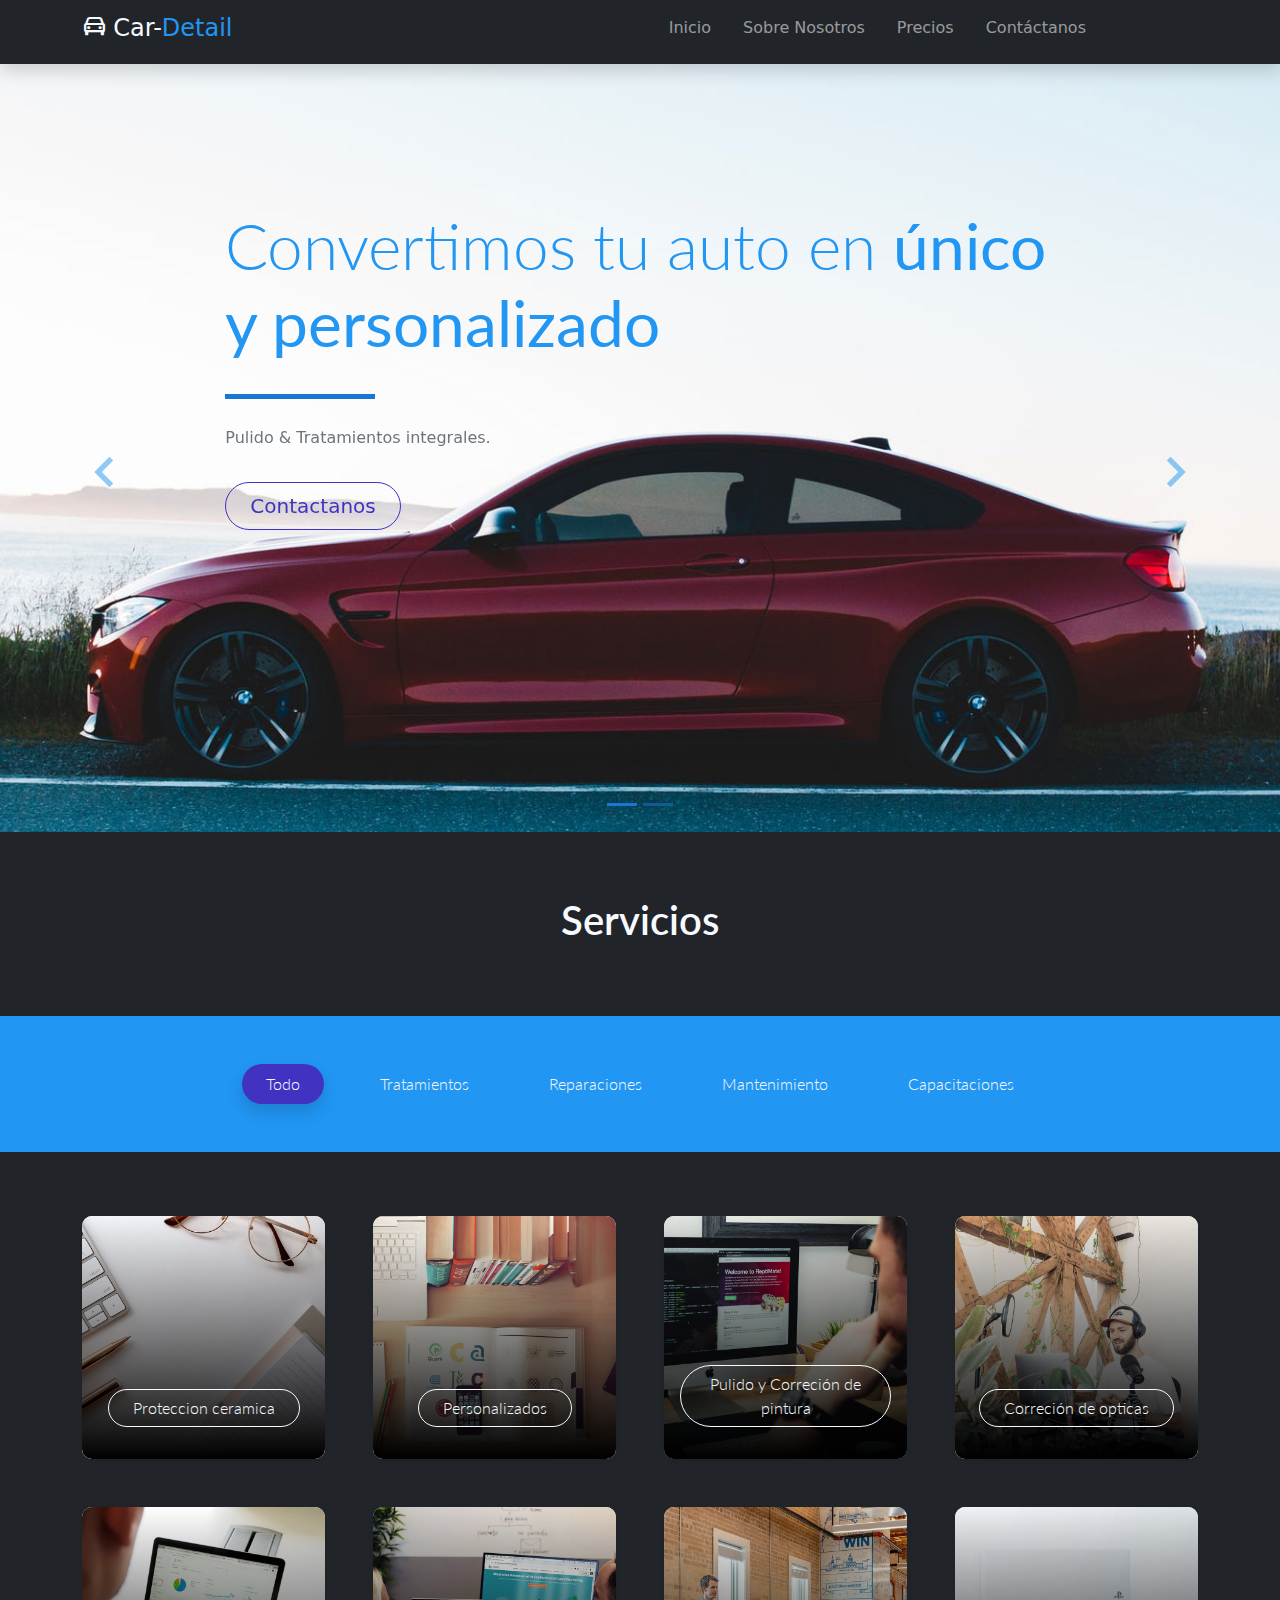
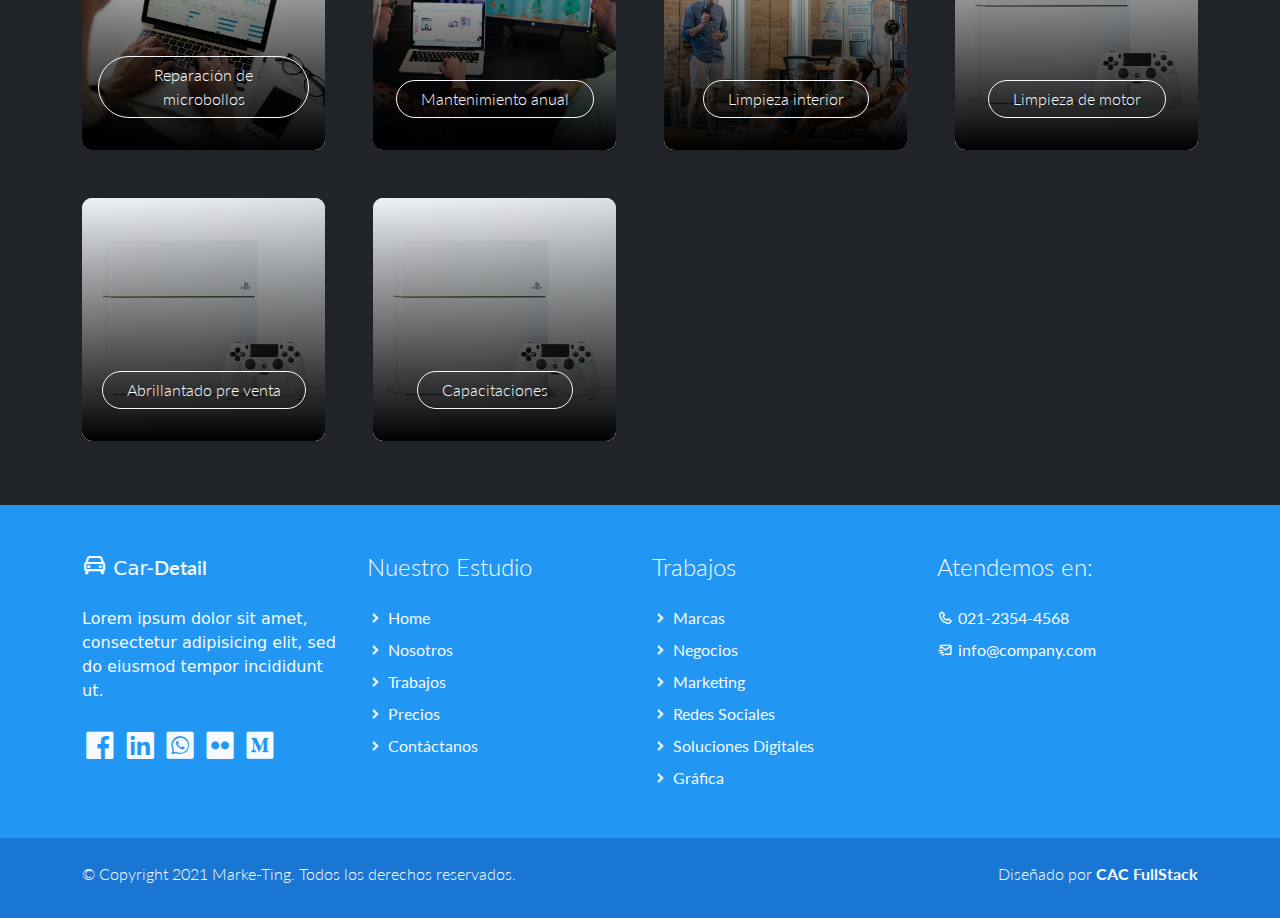
==== commit 73aaa6cf: "mas cambios" ====
--- a/index.html
+++ b/index.html
@@ -13,31 +13,12 @@
     <link href="assets/css/bootstrap.min.css" rel="stylesheet">
 	    <!-- iconos  -->
     <link href="assets/css/boxicon.min.css" rel="stylesheet">
-	    <!-- tipo de letra -->
-    <link href="https://fonts.googleapis.com/css2?family=Open+Sans:wght@300;400;600&display=swap" rel="stylesheet">
 		<!-- carga CSS -->
     <link rel="stylesheet" href="assets/css/estilos.css">
 </head>
-<!-----
-.text-primary  		azul
-.text-secondary		gris
-.text-success		verde
-.text-danger		rojo
-.text-warning		amarillo
-.text-info			celeste
-.text-light			blanco
-.text-dark			negro
-.text-muted			gris oscuro
-.text-white			gris claro
--->
-<!------------------------------------------------------------------ Fin del  HEAD -->
 <body>
-    <!-- Header 
-	nav = cuyo propósito es proporcionar enlaces de navegación, ya sea dentro del documento actual 
-	o a otros documentos
-	-->
-
-    <nav id="main_nav" class="navbar navbar-expand-lg navbar-light bg-white shadow">
+
+    <nav id="main_nav" class="navbar navbar-expand-lg navbar-dark bg-dark shadow">
 	
 	<!--navbar-expand-lg = envoltorio para que el navbar se estire en lg
 	navbar-light = texto negro de la letra
@@ -48,13 +29,13 @@
 		
             <a class="navbar-brand h1" href="index.html">
 			<!--navbar-brand = clase se utiliza para resaltar la marca o logotipo de su página-->	
-                <i class='bx bx-car bx-sm text-dark'></i>
+                <i class='bx bx-car bx-sm text-light'></i>
 				<!--	bx bx-buildings = icono del logo de la web: 
 				http://www.unisvg.com/icon-sets/bx/bx-buildings.html 
 				https://boxicons.com/
 				-->
 
-	       <span class="text-dark h4">Car-</span><span class="text-primary h4">Detail</span></a>
+	       <span class="text-light h4">Car-</span><span class="text-secondary h4">Detail</span></a>
 			
 			<!--	boton de hamburguesa --> 
   	          <button class="navbar-toggler border-0" 
@@ -118,7 +99,7 @@
  <!----------------------------------------------------------- Fin del Header-->
 
     <!-- Start Banner Hero -->
-    <div class="banner-wrapper bg-light">
+    <div class="banner-wrapper bg-dark">
         <div id="index_banner" class="banner-vertical-center-index container-fluid pt-5">
 
             <!-- Start slider -->
@@ -210,7 +191,7 @@
     <section class="service-wrapper py-3">
         <div class="container-fluid pb-3">
             <div class="row">
-                <h2 class="h2 text-center col-12 py-5 semi-bold-600">Servicios</h2>
+                <h2 class="h2 text-light text-center col-12 py-5 semi-bold-600">Servicios</h2>
                 <!-- <div class="service-header col-2 col-lg-3 text-end light-300">
                     <i class='bx bx-gift h3 mt-1'></i>
                 </div>
--- a/assets/css/estilos.css
+++ b/assets/css/estilos.css
@@ -56,7 +56,7 @@
   width: 150px;
   display:block;
   position: absolute;
-  border-bottom:  5px solid #6266ea;
+  border-bottom:  5px solid #1976D2;
   padding-top: .5em;
 }
 .typo-space-line-center::after {
@@ -79,7 +79,7 @@
 }
 #index_banner .carousel-control-prev i,
 #index_banner .carousel-control-next i {
-  color: #6266ea !important;
+  color: #2196F3;  !important;
   text-decoration: none;
   font-size: 4em;
 }
@@ -88,7 +88,7 @@
 }
 #index_banner .carousel-indicators li,
 #index_banner .carousel-indicators.active {
-  background-color: #6266ea !important;
+  background-color: #1976D2;  !important;
   // las rayas de abajo del carrousel van de color azul
 }
 .service-wrapper .service-footer {
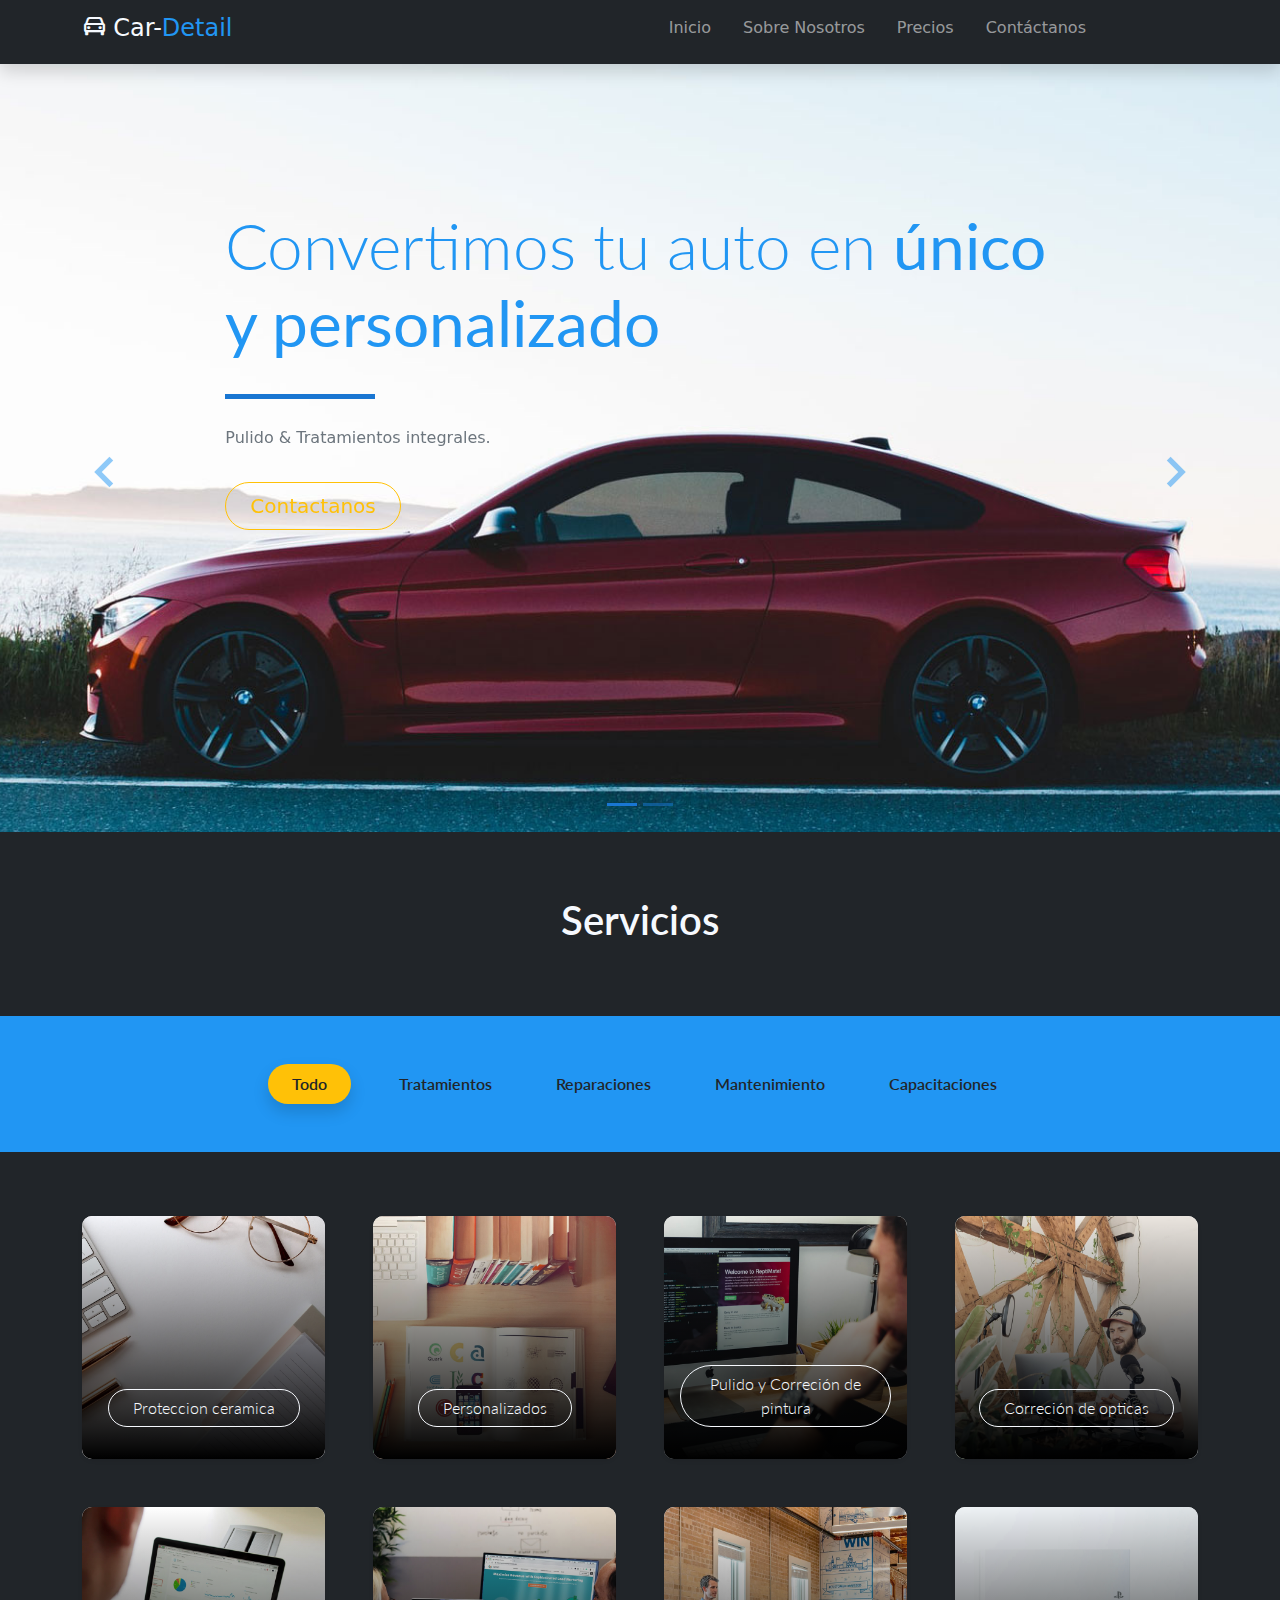
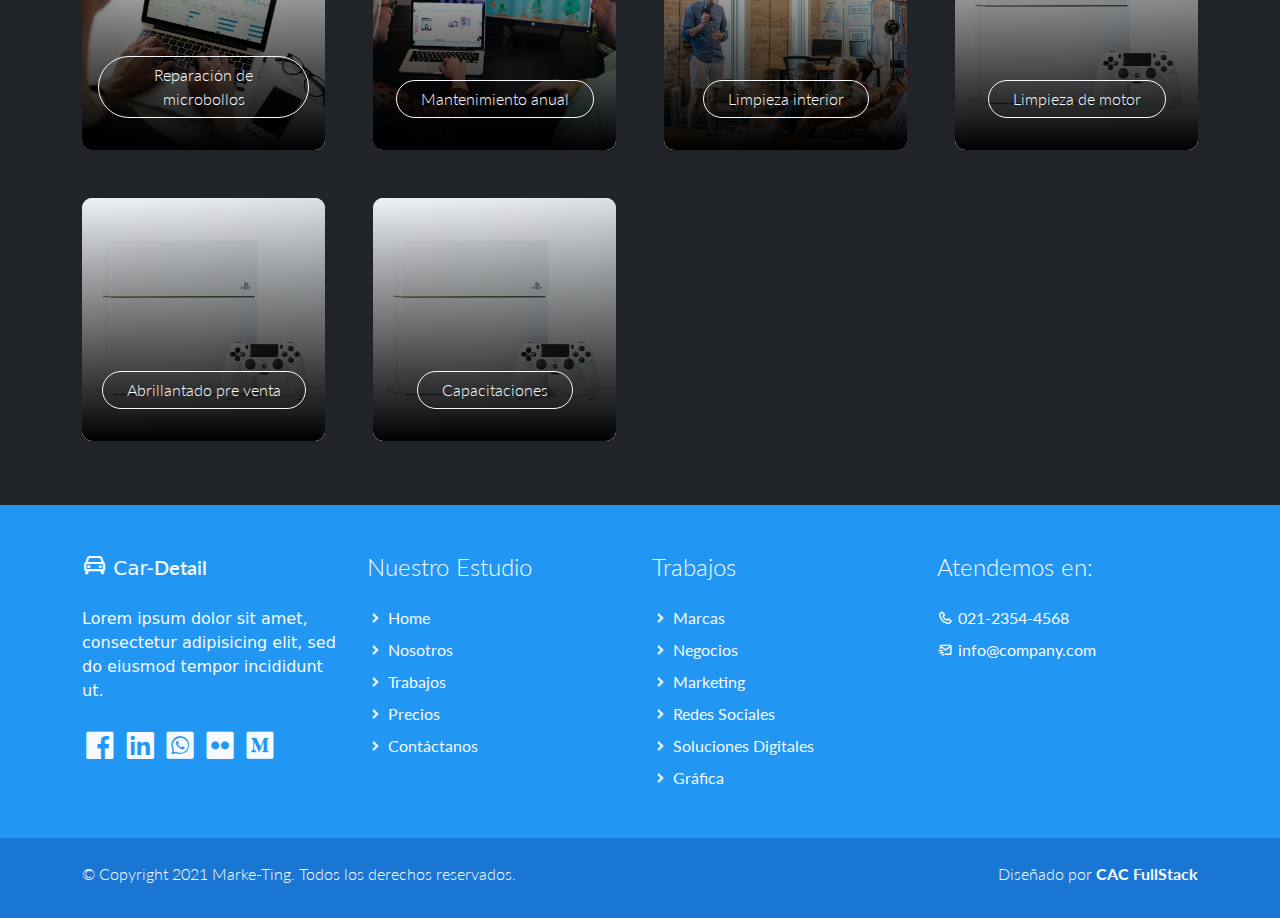
==== commit 99241f4b: "mas cambios" ====
--- a/index.html
+++ b/index.html
@@ -159,10 +159,10 @@
                         <div class="py-5 row d-flex align-items-center">
                             <div class="banner-content col-lg-8 col-8 offset-2 m-lg-auto text-left py-5 pb-5">
                                 <h1 class="banner-heading h1 text-secondary display-3 mb-0 pb-3 mx-0 px-0 light-300">
-                                    Optimizamos publicaciones en redes sociales
+                                    Brindamos capacitaciones
                                 </h1>
                                 <p class="banner-body text-muted py-3">
-                                    Somos expertos en comunicación social.
+                                    
                                 </p>
                                 <a class="banner-button btn rounded-pill btn-outline-primary btn-lg px-4" href="/contact.html" role="button">Contactanos</a>
                     <!--role="button" indica que un boton no apunta a una url sino que hace otra cosa-->	
@@ -208,24 +208,24 @@
             <div class="col-md-12">
                 <ul class="nav d-flex justify-content-center">
                     <li class="nav-item mx-lg-3">
-                        <a class="filter-btn nav-link btn-outline-primary active shadow rounded-pill text-light px-4 
+                        <a class="filter-btn nav-link btn-outline-primary active shadow rounded-pill semi-bold-600 text-dark px-4 
 						light-300" href="#" data-filter=".project">Todo</a>
 				<!-- btn-outline = boton transparente -->
                     </li>
                     <li class="nav-item mx-lg-3">
-                        <a class="filter-btn nav-link btn-outline-primary rounded-pill text-light px-4 light-300" 
+                        <a class="filter-btn nav-link btn-outline-primary rounded-pill semi-bold-600 text-dark" 
 						href="#" data-filter=".tratamientos">Tratamientos</a>
                     </li>
                     <li class="filter-btn nav-item mx-lg-3">
-                        <a class="filter-btn nav-link btn-outline-primary rounded-pill text-light px-4 light-300" 
+                        <a class="filter-btn nav-link btn-outline-primary rounded-pill semi-bold-600 text-dark" 
 						href="#" data-filter=".reparaciones">Reparaciones</a>
                     </li>
                     <li class="nav-item mx-lg-3">
-                        <a class="filter-btn nav-link btn-outline-primary rounded-pill text-light px-4 light-300" 
+                        <a class="filter-btn nav-link btn-outline-primary rounded-pill semi-bold-600 text-dark" 
 						href="#" data-filter=".mantenimiento">Mantenimiento</a>
                     </li>
                     <li class="nav-item mx-lg-3">
-                        <a class="filter-btn nav-link btn-outline-primary rounded-pill text-light px-4 light-300" 
+                        <a class="filter-btn nav-link btn-outline-primary rounded-pill semi-bold-600 text-dark" 
 						href="#" data-filter=".edu">Capacitaciones</a>
                     </li>
                 </ul>
--- a/assets/css/estilos.css
+++ b/assets/css/estilos.css
@@ -30,8 +30,18 @@
   background-color: #2196F3!important;
 }
 
-
-
+.btn-outline-primary.active{
+  background-color: #FFC107;
+}
+
+.btn-outline-primary {
+  color: #ffc107;
+  border-color: #ffc107;
+}
+
+.btn-outline-primary:hover{
+  background-color: #FFC107; 
+}
 
 html {font-family: 'Lato', sans-serif;}
 /* Typography */
@@ -110,7 +120,7 @@
   transition: .5s;
 }
 .service-work .service-work-vertical:hover * {
-  color: #000;
+  color: #000000;
   border-color: #000;
   transition: .5s;
 }
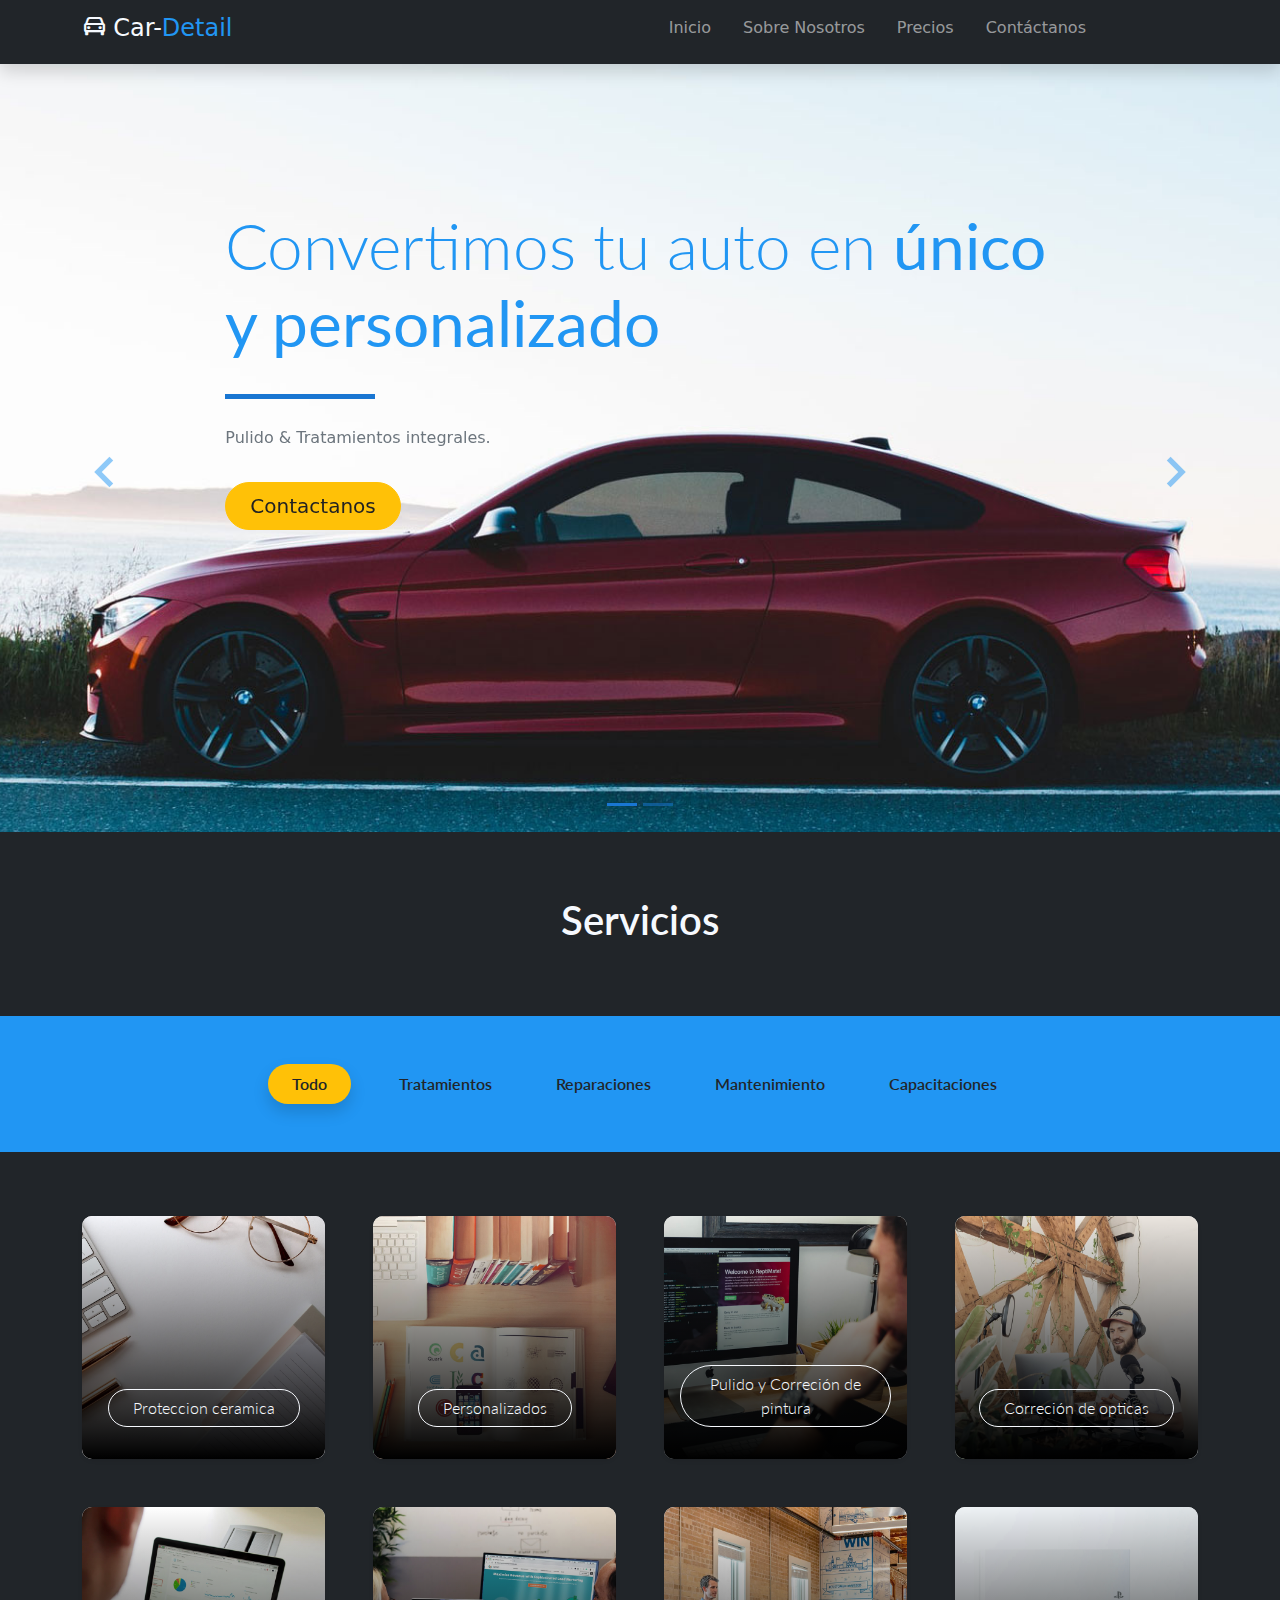
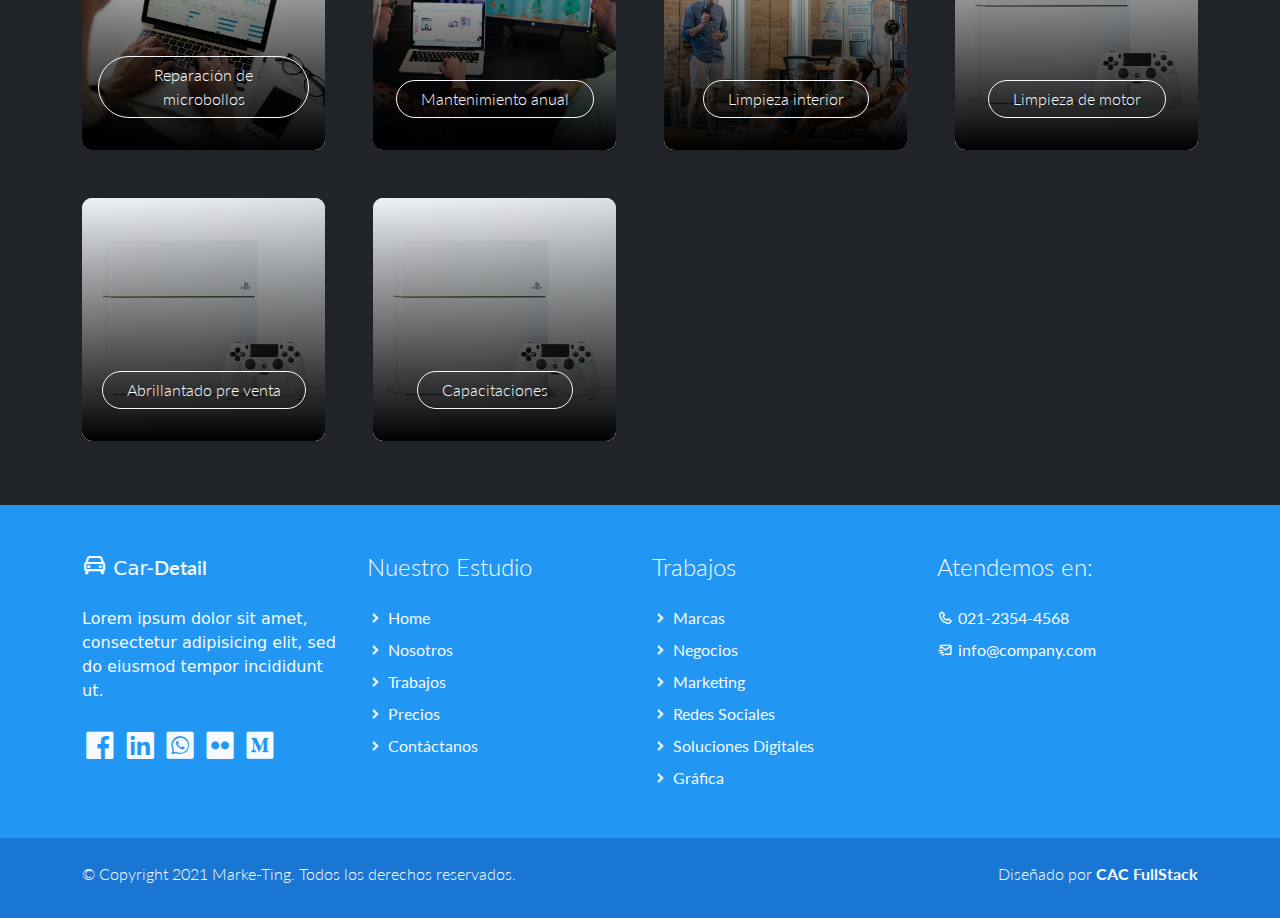
==== commit d988bb2f: "colo" ====
--- a/index.html
+++ b/index.html
@@ -146,7 +146,7 @@
                                 <p class="banner-body text-muted py-3 mx-0 px-0">
                                     Pulido & Tratamientos integrales.
                               </p>
-                                 <a class="banner-button btn rounded-pill btn-outline-primary btn-lg px-4" 
+                                 <a class="banner-button btn rounded-pill btn-primary btn-lg px-4" 
 								href="/contact.html" role="button">Contactanos</a>
                             </div>
                         </div>
@@ -164,7 +164,7 @@
                                 <p class="banner-body text-muted py-3">
                                     
                                 </p>
-                                <a class="banner-button btn rounded-pill btn-outline-primary btn-lg px-4" href="/contact.html" role="button">Contactanos</a>
+                                <a class="banner-button btn rounded-pill btn-primary btn-lg px-4" href="/contact.html" role="button">Contactanos</a>
                     <!--role="button" indica que un boton no apunta a una url sino que hace otra cosa-->	
                             </div>
                         </div>
--- a/assets/css/estilos.css
+++ b/assets/css/estilos.css
@@ -34,13 +34,26 @@
   background-color: #FFC107;
 }
 
-.btn-outline-primary {
-  color: #ffc107;
+.btn-primary {
+  color: #222;
+  background-color: #ffc107;
   border-color: #ffc107;
+}
+
+.btn-primary:hover {
+  color: #222;
+  background-color: #f7d05c;
+  border-color: #ffbd07;
 }
 
 .btn-outline-primary:hover{
   background-color: #FFC107; 
+  border-color: #ffc107;
+}
+
+
+.btn-outline-primary:focus{
+  border-color: #ffc107;
 }
 
 html {font-family: 'Lato', sans-serif;}
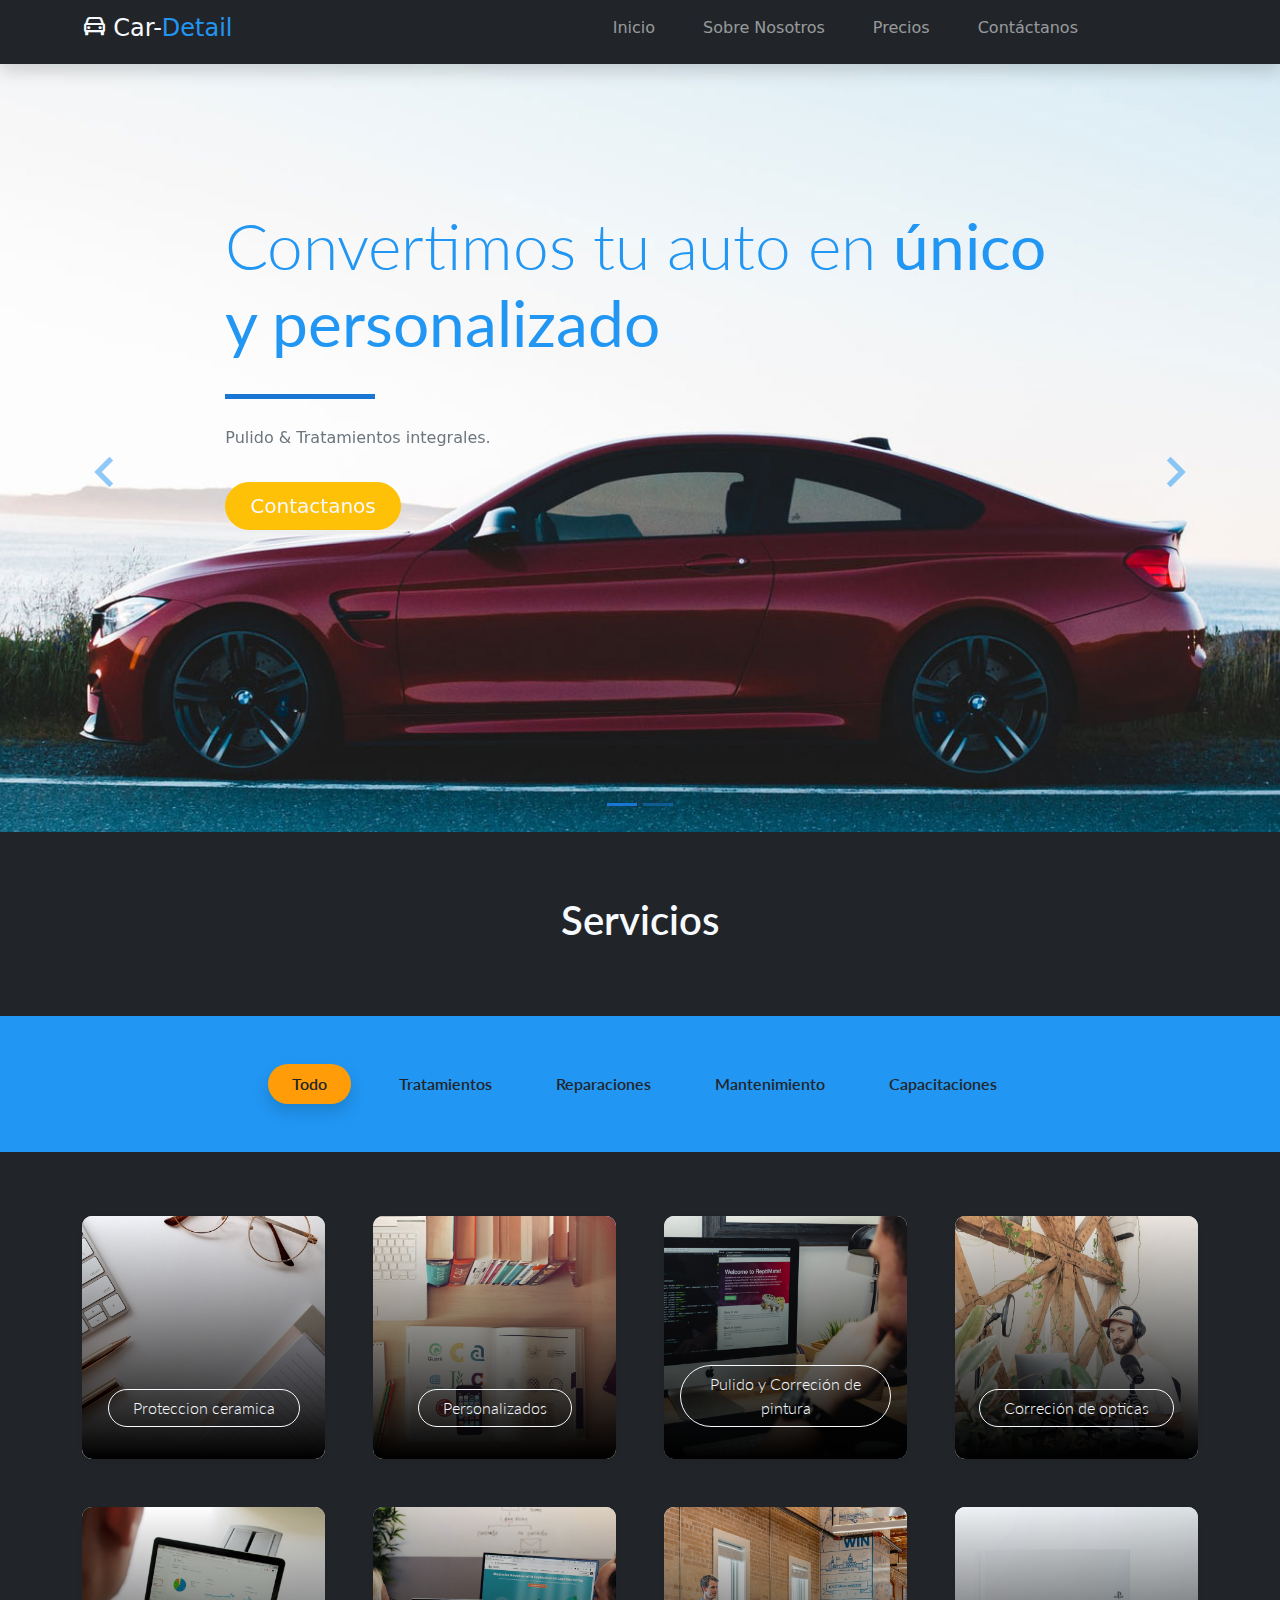
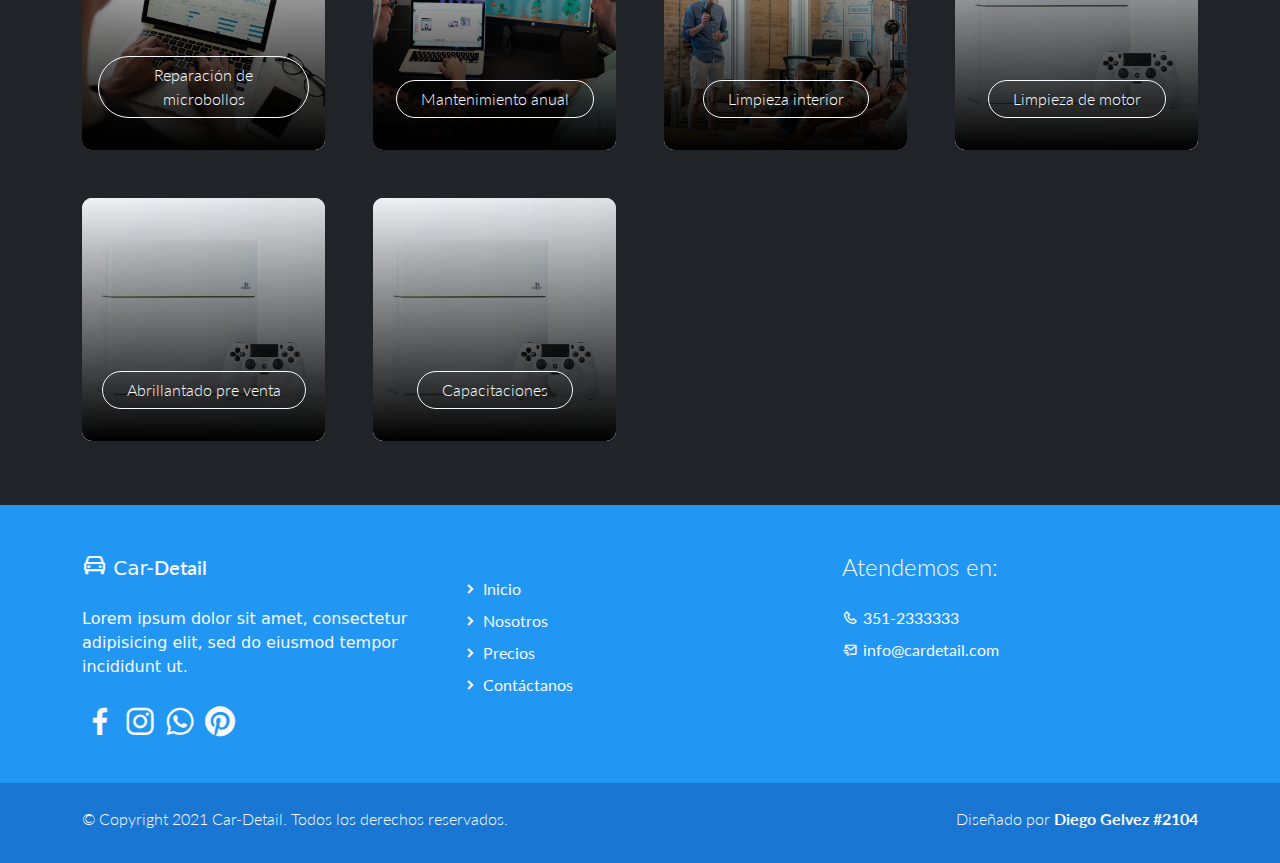
==== commit ae752d75: "more cambios" ====
--- a/index.html
+++ b/index.html
@@ -16,86 +16,51 @@
 		<!-- carga CSS -->
     <link rel="stylesheet" href="assets/css/estilos.css">
 </head>
+
 <body>
-
+    <!-- Header -->
     <nav id="main_nav" class="navbar navbar-expand-lg navbar-dark bg-dark shadow">
-	
-	<!--navbar-expand-lg = envoltorio para que el navbar se estire en lg
-	navbar-light = texto negro de la letra
-	bg-white = fondo de color blanco
-	-->
-
         <div class="container d-flex justify-content-between align-items-center">
-		
             <a class="navbar-brand h1" href="index.html">
-			<!--navbar-brand = clase se utiliza para resaltar la marca o logotipo de su página-->	
                 <i class='bx bx-car bx-sm text-light'></i>
-				<!--	bx bx-buildings = icono del logo de la web: 
-				http://www.unisvg.com/icon-sets/bx/bx-buildings.html 
-				https://boxicons.com/
-				-->
-
-	       <span class="text-light h4">Car-</span><span class="text-secondary h4">Detail</span></a>
-			
-			<!--	boton de hamburguesa --> 
-  	          <button class="navbar-toggler border-0" 
-				type="button" data-bs-toggle="collapse" 
-				data-bs-target="#navbar-toggler-success" 
-				aria-controls="navbarSupportedContent" 
-				aria-expanded="false" 
-				aria-label="Toggle navigation">
-				<span class="navbar-toggler-icon">
-				</span>
+                <span class="text-light h4">Car-</span><span class="text-secondary h4">Detail</span></a>
+            </a>
+            <button class="navbar-toggler border-0" type="button" data-bs-toggle="collapse" data-bs-target="#navbar-toggler-success" aria-controls="navbarSupportedContent" aria-expanded="false" aria-label="Toggle navigation">
+                <span class="navbar-toggler-icon"></span>
             </button>
-		<!------------------------------------------- Opciones del Menu		-->
-		<div class="align-self-center collapse navbar-collapse flex-fill  d-lg-flex justify-content-lg-between" 
-		id="navbar-toggler-success">
-		
-		<!-------collapse navbar-collapse= para agrupar y ocultar el contenido de la barra de navegación 
-		por un punto de interrupción principal.
-		flex-fill = obliga a que todos los elementos tengan el mismo tamaño de ancho
-		d-lg-flex = utilidades para crear un contenedor flexbox y transforme los elementos secundarios 
-		directos en elementos flexibles
-		-->
-  		              <div class="flex-fill mx-xl-5 mb-2">
-				<!--	  mx=para clases que establecen tanto *-lefty*-right-->
- 	                   <ul class="nav navbar-nav d-flex justify-content-end mx-xl-5 text-center text-dark">
-					<!--   .navbar-nav para una navegación ligera y de altura completa 
-					   (incluida la compatibilidad con menús desplegables).-->
-                        <li class="nav-item">
-                            <a class="nav-link btn-outline-primary rounded-pill px-3" href="index.html">Inicio</a>
+
+            <div class="align-self-center collapse navbar-collapse flex-fill  d-lg-flex justify-content-lg-between" id="navbar-toggler-success">
+                <div class="flex-fill mx-xl-5 mb-2">
+                    <ul class="nav navbar-nav d-flex justify-content-end mx-xl-5 text-center text-dark">
+                       <li class="mx-2 nav-item">
+                            <a class="nav-link btn-outline-yellow rounded-pill px-3" href="index.html">Inicio</a>
 						<!-- px = padding y mx es el margin 
 						rounded-pill =genera ese boton con bordes redondeados rounded-circle-->	
                         </li>
-                        <li class="nav-item">
-                            <a class="nav-link btn-outline-primary rounded-pill px-3" href="about.html">Sobre Nosotros</a>
-                        </li>
-                        <!-- <li class="nav-item">
-                            <a class="nav-link btn-outline-primary rounded-pill px-3" href="work.html">Trabajos</a>
+                        <li class="mx-2 nav-item">
+                            <a class="nav-link btn-outline-yellow rounded-pill px-3" href="about.html">Sobre Nosotros</a>
+                        </li>
+                        <!-- <li class="mx-1 nav-item">
+                            <a class="nav-link btn-outline-yellow rounded-pill px-3" href="work.html">Trabajos</a>
                         </li> -->
-                        <li class="nav-item">
-                            <a class="nav-link btn-outline-primary rounded-pill px-3" href="pricing.html">Precios</a>
-                        </li>
-                        <li class="nav-item">
-                            <a class="nav-link btn-outline-primary rounded-pill px-3" href="contact.html">Contáctanos</a>
+                        <li class="mx-2 nav-item">
+                            <a class="nav-link btn-outline-yellow rounded-pill px-3" href="pricing.html">Precios</a>
+                        </li>
+                        <li class="mx-2 nav-item">
+                            <a class="nav-link btn-outline-yellow rounded-pill px-3" href="contact.html">Contáctanos</a>
                         </li>
                     </ul>
                 </div>
-
-<!---------------------------------------------------------Fin de las opciones del menu 
------------------------------------------------------------- Inicio de los iconos del menu-->
-            <!-- <div class="navbar align-self-center d-flex">
+                <!-- <div class="navbar align-self-center d-flex">
                     <a class="nav-link" href="#"><i class='bx bx-bell bx-sm bx-tada-hover text-primary'></i></a>
                     <a class="nav-link" href="#"><i class='bx bx-cog bx-sm text-primary'></i></a>
                     <a class="nav-link" href="#"><i class='bx bx-user-circle bx-sm text-primary'></i></a>
-					https://iconify.design/icon-sets/bx/ 
                 </div> -->
             </div>
         </div>
     </nav>
-<!----------------------------------------------------------- Fin de los iconos del menu
-
     <!-- Close Header -->
+    
  <!----------------------------------------------------------- Fin del Header-->
 
     <!-- Start Banner Hero -->
@@ -146,7 +111,7 @@
                                 <p class="banner-body text-muted py-3 mx-0 px-0">
                                     Pulido & Tratamientos integrales.
                               </p>
-                                 <a class="banner-button btn rounded-pill btn-primary btn-lg px-4" 
+                                 <a class="banner-button btn rounded-pill btn-yellow btn-lg px-4" 
 								href="/contact.html" role="button">Contactanos</a>
                             </div>
                         </div>
@@ -164,7 +129,7 @@
                                 <p class="banner-body text-muted py-3">
                                     
                                 </p>
-                                <a class="banner-button btn rounded-pill btn-primary btn-lg px-4" href="/contact.html" role="button">Contactanos</a>
+                                <a class="banner-button btn rounded-pill btn-yellow btn-lg px-4" href="/contact.html" role="button">Contactanos</a>
                     <!--role="button" indica que un boton no apunta a una url sino que hace otra cosa-->	
                             </div>
                         </div>
@@ -208,24 +173,24 @@
             <div class="col-md-12">
                 <ul class="nav d-flex justify-content-center">
                     <li class="nav-item mx-lg-3">
-                        <a class="filter-btn nav-link btn-outline-primary active shadow rounded-pill semi-bold-600 text-dark px-4 
+                        <a class="filter-btn nav-link btn-outline-yellow active shadow rounded-pill semi-bold-600 text-dark px-4 
 						light-300" href="#" data-filter=".project">Todo</a>
 				<!-- btn-outline = boton transparente -->
                     </li>
-                    <li class="nav-item mx-lg-3">
-                        <a class="filter-btn nav-link btn-outline-primary rounded-pill semi-bold-600 text-dark" 
+                    <li class="nav-item mb-2 mb-md-0 mx-1 mx-lg-3">
+                        <a class="filter-btn nav-link btn-outline-yellow rounded-pill semi-bold-600 text-dark" 
 						href="#" data-filter=".tratamientos">Tratamientos</a>
                     </li>
-                    <li class="filter-btn nav-item mx-lg-3">
-                        <a class="filter-btn nav-link btn-outline-primary rounded-pill semi-bold-600 text-dark" 
+                    <li class="nav-item mb-2 mb-md-0 mx-1 mx-lg-3">
+                        <a class="filter-btn nav-link btn-outline-yellow rounded-pill semi-bold-600 text-dark" 
 						href="#" data-filter=".reparaciones">Reparaciones</a>
                     </li>
-                    <li class="nav-item mx-lg-3">
-                        <a class="filter-btn nav-link btn-outline-primary rounded-pill semi-bold-600 text-dark" 
+                    <li class="nav-item mb-2 mb-md-0 mx-1 mx-lg-3">
+                        <a class="filter-btn nav-link btn-outline-yellow rounded-pill semi-bold-600 text-dark" 
 						href="#" data-filter=".mantenimiento">Mantenimiento</a>
                     </li>
-                    <li class="nav-item mx-lg-3">
-                        <a class="filter-btn nav-link btn-outline-primary rounded-pill semi-bold-600 text-dark" 
+                    <li class="nav-item mb-2 mb-md-0 mx-1 mx-lg-3">
+                        <a class="filter-btn nav-link btn-outline-yellow rounded-pill semi-bold-600 text-dark" 
 						href="#" data-filter=".edu">Capacitaciones</a>
                     </li>
                 </ul>
@@ -378,7 +343,7 @@
         <div class="container">
             <div class="row py-4">
 
-                <div class="col-lg-3 col-12 align-left">
+                <div class="col-lg-4 col-12 align-left">
                     <a class="navbar-brand" href="index.html">
                         <i class='bx bx-car bx-sm text-light'></i>
                         <span class="text-light h5">Car-</span><span class="text-light h5 semi-bold-600">Detail</span>
@@ -390,46 +355,37 @@
                     <ul class="list-inline footer-icons light-300">
                         <li class="list-inline-item m-0">
                             <a class="text-light" target="_blank" href="http://facebook.com/">
-                                <i class='bx bxl-facebook-square bx-md'></i>
+                                <i class='bx bxl-facebook bx-md'></i>
                             </a>
                         </li>
                         <li class="list-inline-item m-0">
-                            <a class="text-light" target="_blank" href="https://www.linkedin.com/">
-                                <i class='bx bxl-linkedin-square bx-md'></i>
+                            <a class="text-light" target="_blank" href="https://www.instagram.com/">
+                                <i class='bx bxl-instagram bx-md'></i>
                             </a>
                         </li>
                         <li class="list-inline-item m-0">
                             <a class="text-light" target="_blank" href="https://www.whatsapp.com/">
-                                <i class='bx bxl-whatsapp-square bx-md'></i>
+                                <i class='bx bxl-whatsapp bx-md'></i>
                             </a>
                         </li>
                         <li class="list-inline-item m-0">
-                            <a class="text-light" target="_blank" href="https://www.flickr.com/">
-                                <i class='bx bxl-flickr-square bx-md'></i>
+                            <a class="text-light" target="_blank" href="https://www.pinterest.com/">
+                                <i class='bx bxl-pinterest bx-md'></i>
                             </a>
                         </li>
-                        <li class="list-inline-item m-0">
-                            <a class="text-light" target="_blank" href="https://www.medium.com/">
-                                <i class='bx bxl-medium-square bx-md' ></i>
-                            </a>
-                        </li>
                     </ul>
                 </div>
 
-                <div class="col-lg-3 col-md-4 my-sm-0 mt-4">
-                    <h3 class="h4 pb-lg-3 text-light light-300">Nuestro Estudio</h2>
+                <div class="col-lg-4 col-md-4 my-sm-0 mt-4">
+                    <br>
                         <ul class="list-unstyled text-light light-300">
                             <li class="pb-2">
                                 <i class='bx-fw bx bxs-chevron-right bx-xs'></i><a class="text-decoration-none text-light" 
-								href="index.html">Home</a>
+								href="index.html">Inicio</a>
                             </li>
                             <li class="pb-2">
                                 <i class='bx-fw bx bxs-chevron-right bx-xs'></i><a class="text-decoration-none text-light py-1" 
 								href="about.html">Nosotros</a>
-                            </li>
-                            <li class="pb-2">
-                                <i class='bx-fw bx bxs-chevron-right bx-xs'></i><a class="text-decoration-none text-light py-1" 
-								href="work.html">Trabajos</a>
                             </li>
                             <li class="pb-2">
                                 <i class='bx-fw bx bxs-chevron-right bx-xs'></i></i><a class="text-decoration-none text-light py-1" 
@@ -442,46 +398,16 @@
                         </ul>
                 </div>
 
-                <div class="col-lg-3 col-md-4 my-sm-0 mt-4">
-                    <h2 class="h4 pb-lg-3 text-light light-300">Trabajos</h2>
-                    <ul class="list-unstyled text-light light-300">
-                        <li class="pb-2">
-                            <i class='bx-fw bx bxs-chevron-right bx-xs'></i><a class="text-decoration-none text-light py-1" 
-							href="#">Marcas</a>
-                        </li>
-                        <li class="pb-2">
-                            <i class='bx-fw bx bxs-chevron-right bx-xs'></i><a class="text-decoration-none text-light py-1" 
-							href="#">Negocios</a>
-                        </li>
-                        <li class="pb-2">
-                            <i class='bx-fw bx bxs-chevron-right bx-xs'></i><a class="text-decoration-none text-light py-1" 
-							href="#">Marketing</a>
-                        </li>
-                        <li class="pb-2">
-                            <i class='bx-fw bx bxs-chevron-right bx-xs'></i><a class="text-decoration-none text-light py-1" 
-							href="#">Redes Sociales</a>
-                        </li>
-                        <li class="pb-2">
-                            <i class='bx-fw bx bxs-chevron-right bx-xs'></i><a class="text-decoration-none text-light py-1" 
-							href="#">Soluciones Digitales</a>
-                        </li>
-                        <li class="pb-2">
-                            <i class='bx-fw bx bxs-chevron-right bx-xs'></i><a class="text-decoration-none text-light py-1" 
-							href="#">Gráfica</a>
-                        </li>
-                    </ul>
-                </div>
-
-                <div class="col-lg-3 col-md-4 my-sm-0 mt-4">
+                <div class="col-lg-4 col-md-4 my-sm-0 mt-4">
                     <h2 class="h4 pb-lg-3 text-light light-300">Atendemos en:</h2>
                     <ul class="list-unstyled text-light light-300">
                         <li class="pb-2">
                             <i class='bx-fw bx bx-phone bx-xs'></i><a class="text-decoration-none text-light py-1" 
-							href="tel:010-020-0340">021-2354-4568</a>
+							href="tel:351-2333333">351-2333333</a>
                         </li>
                         <li class="pb-2">
                             <i class='bx-fw bx bx-mail-send bx-xs'></i><a class="text-decoration-none text-light py-1"
-							href="mailto:info@company.com">info@company.com</a>
+							href="mailto:info@cardetail.com">info@cardetail.com</a>
                         </li>
                     </ul>
                 </div>
@@ -494,13 +420,13 @@
                 <div class="row pt-2">
                     <div class="col-lg-6 col-sm-12">
                         <p class="text-lg-start text-center text-light light-300">
-                            © Copyright 2021 Marke-Ting. Todos los derechos reservados.
+                            © Copyright 2021 Car-Detail. Todos los derechos reservados.
                         </p>
                     </div>
                     <div class="col-lg-6 col-sm-12">
                         <p class="text-lg-end text-center text-light light-300">
                             Diseñado por <a rel="sponsored" class="text-decoration-none text-light" 
-							href="https://cursophp.com.ar/" target="_blank"><strong>CAC FullStack</strong></a>
+							href="https://github.com/DieeMG/" target="_blank"><strong>Diego Gelvez #2104</strong></a>
                         </p>
                     </div>
                 </div>
--- a/assets/css/estilos.css
+++ b/assets/css/estilos.css
@@ -30,31 +30,92 @@
   background-color: #2196F3!important;
 }
 
-.btn-outline-primary.active{
+.bg-dark2{
+  background-color: #121212;
+}
+
+
+/* botones */
+
+/* boton 1 */
+
+.btn-yellow {
+  color: #f6f9fe;
   background-color: #FFC107;
-}
-
-.btn-primary {
-  color: #222;
-  background-color: #ffc107;
-  border-color: #ffc107;
-}
-
-.btn-primary:hover {
-  color: #222;
-  background-color: #f7d05c;
-  border-color: #ffbd07;
-}
-
-.btn-outline-primary:hover{
-  background-color: #FFC107; 
-  border-color: #ffc107;
-}
-
-
-.btn-outline-primary:focus{
-  border-color: #ffc107;
-}
+  border-color: #FFC107;
+}
+
+.btn-yellow:hover {
+  color: #f6f9fe;
+  background-color: #f8d71b;
+  border-color: #ff9c07;
+}
+
+.btn-check:focus + .btn-yellow, .btn-yellow:focus {
+  color: #f6f9fe;
+  background-color: #f8d71b;
+  border-color: #ff9c07;
+  -webkit-box-shadow: 0 0 0 0.25rem rgba(223, 201, 10, 0.534);
+          box-shadow: 0 0 0 0.25rem rgba(223, 201, 10, 0.534);
+}
+
+.btn-check:checked + .btn-yellow,
+.btn-check:active + .btn-yellow, .btn-yellow:active, .btn-yellow.active,
+.show > .btn-yellow.dropdown-toggle {
+  color: #f6f9fe;
+  background-color: #ff9c07;
+  border-color: #f8d71b;
+}
+
+.btn-check:checked + .btn-yellow:focus,
+.btn-check:active + .btn-yellow:focus, .btn-yellow:active:focus, .btn-yellow.active:focus,
+.show > .btn-yellow.dropdown-toggle:focus {
+  -webkit-box-shadow: 0 0 0 0.25rem rgba(223, 201, 10, 0.534);
+          box-shadow: 0 0 0 0.25rem rgba(223, 201, 10, 0.534);
+}
+
+.btn-yellow:disabled, .btn-yellow.disabled {
+  color: #f6f9fe;
+  background-color: #FFC107;
+  border-color: #FFC107;
+}
+
+/* boton 2 */
+
+.btn-outline-yellow {
+  color: #FFC107;
+  border-color: #FFC107;
+}
+
+.btn-outline-yellow:hover {
+  color: #f6f9fe;
+  background-color: #FFC107;
+  border-color: #ff9c07;
+}
+
+.btn-check:focus + .btn-outline-yellow, .btn-outline-yellow:focus {
+  -webkit-box-shadow: 0 0 0 0.25rem rgba(223, 201, 10, 0.534);
+  box-shadow: 0 0 0 0.25rem rgba(223, 201, 10, 0.534);
+}
+
+.btn-check:checked + .btn-outline-yellow,
+.btn-check:active + .btn-outline-yellow, .btn-outline-yellow:active, .btn-outline-yellow.active, .btn-outline-yellow.dropdown-toggle.show {
+  color: #f6f9fe;
+  background-color: #ff9c07;
+  border-color: #f8d71b;
+}
+
+.btn-check:checked + .btn-outline-yellow:focus,
+.btn-check:active + .btn-outline-yellow:focus, .btn-outline-yellow:active:focus, .btn-outline-yellow.active:focus, .btn-outline-yellow.dropdown-toggle.show:focus {
+  -webkit-box-shadow: 0 0 0 0.25rem rgba(223, 201, 10, 0.534);
+  box-shadow: 0 0 0 0.25rem rgba(223, 201, 10, 0.534);
+}
+
+.btn-outline-yellow:disabled, .btn-outline-yellow.disabled {
+  color: #FFC107;
+  background-color: transparent;
+}
+
 
 html {font-family: 'Lato', sans-serif;}
 /* Typography */
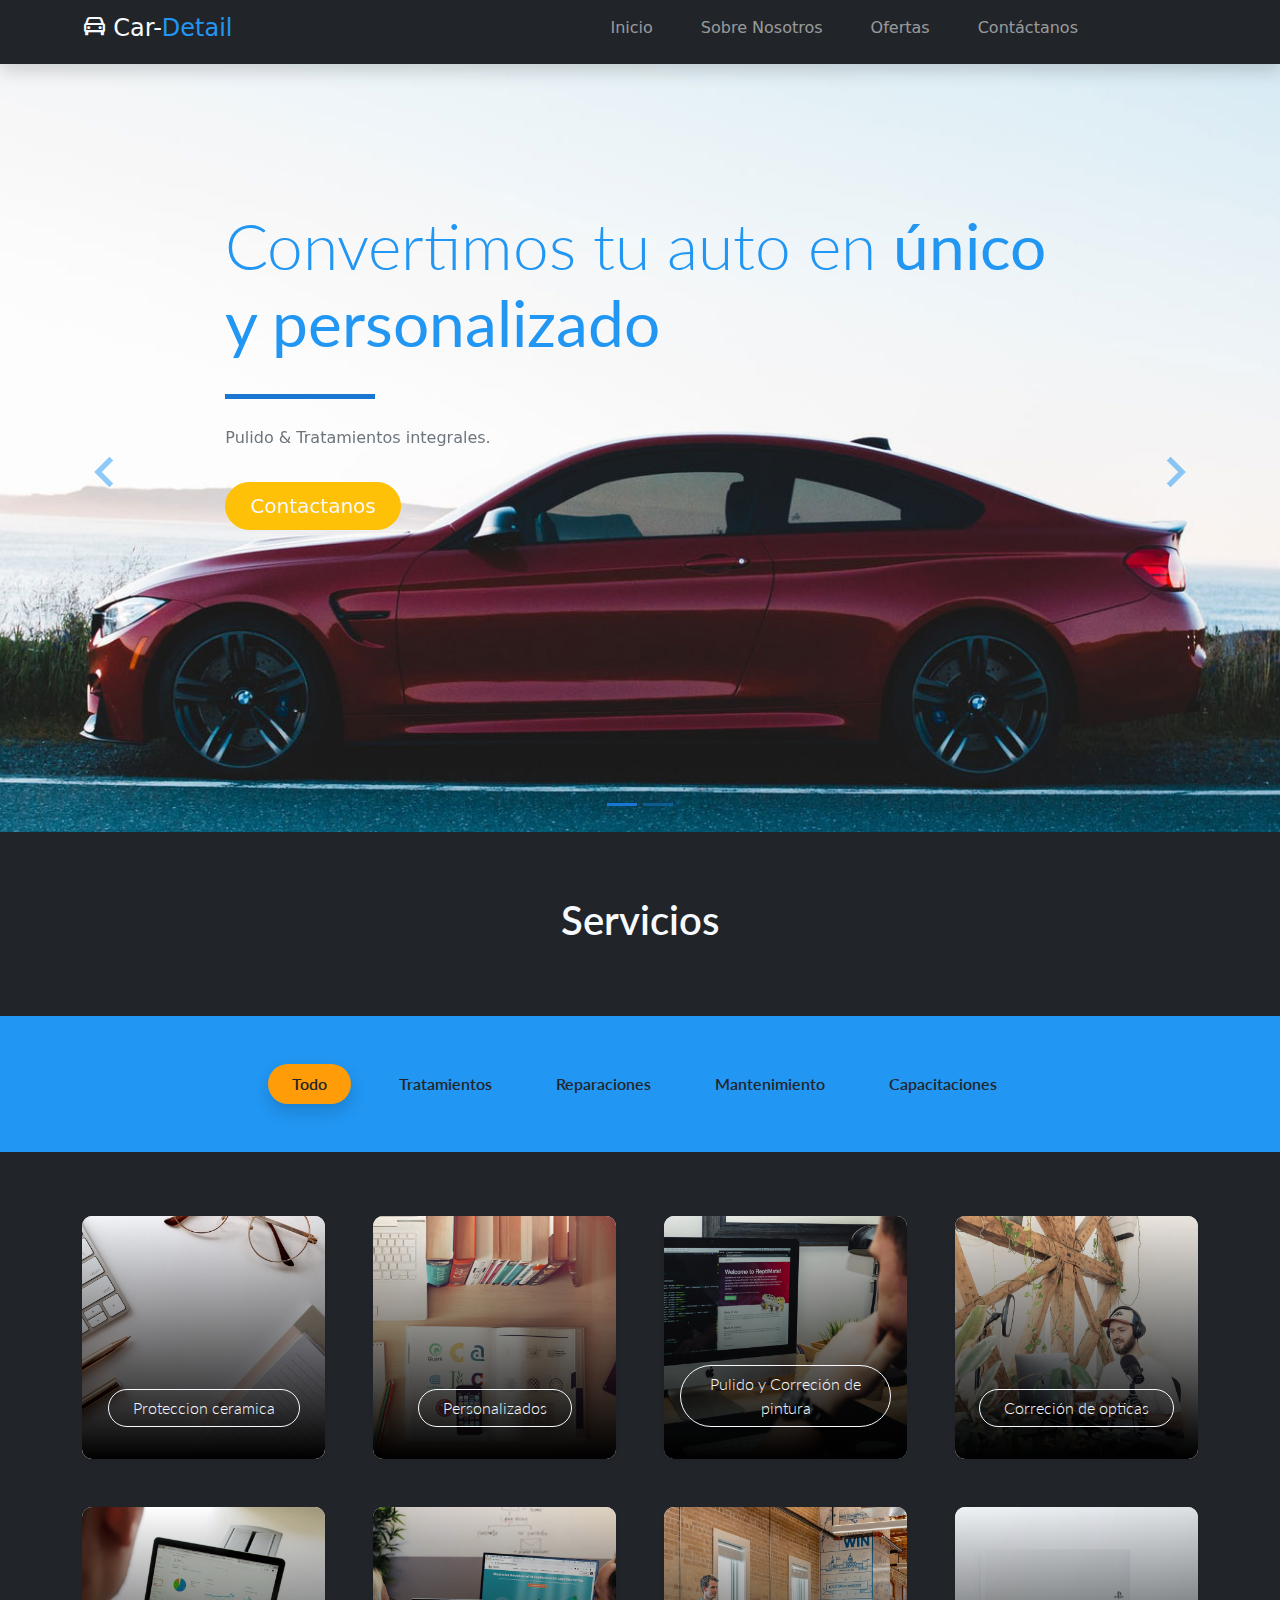
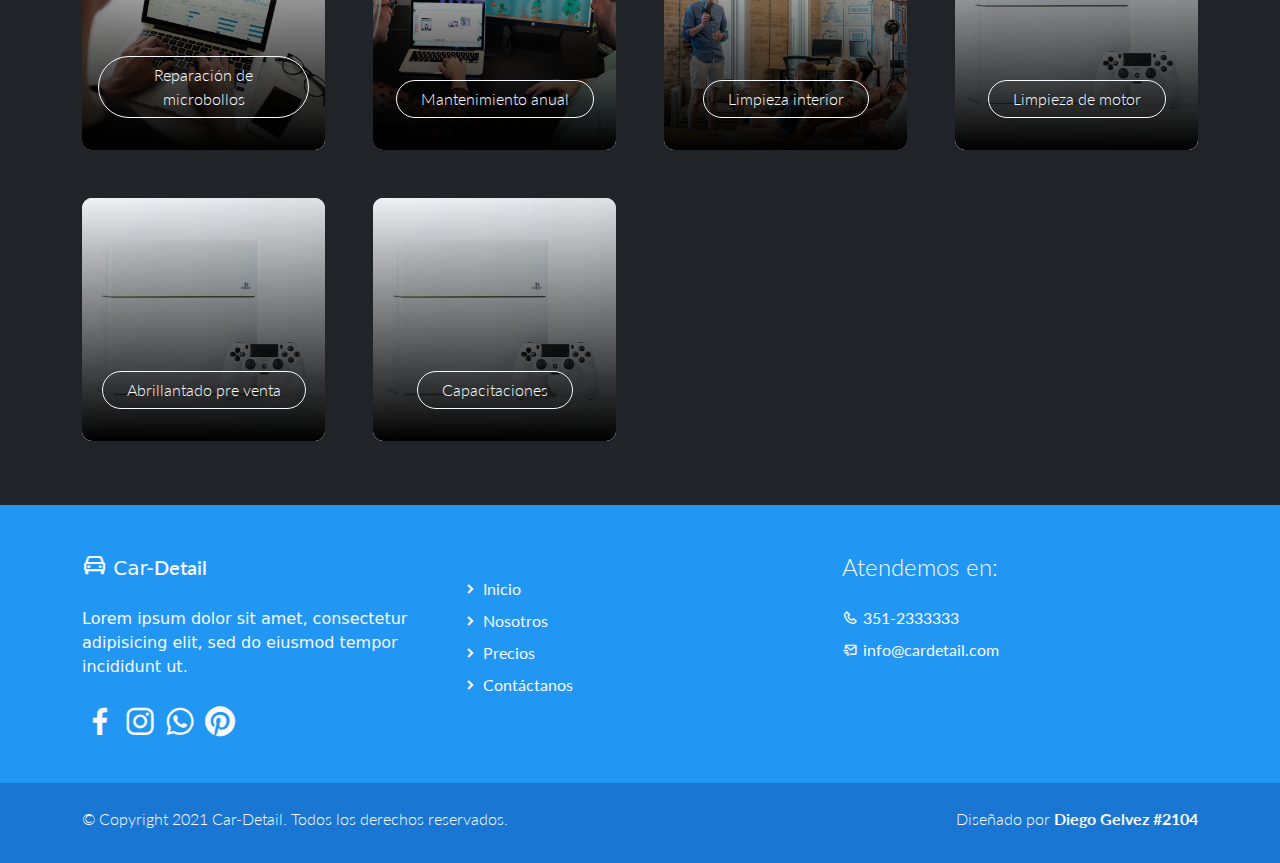
==== commit ed52fe7b: "more more" ====
--- a/index.html
+++ b/index.html
@@ -44,7 +44,7 @@
                             <a class="nav-link btn-outline-yellow rounded-pill px-3" href="work.html">Trabajos</a>
                         </li> -->
                         <li class="mx-2 nav-item">
-                            <a class="nav-link btn-outline-yellow rounded-pill px-3" href="pricing.html">Precios</a>
+                            <a class="nav-link btn-outline-yellow rounded-pill px-3" href="pricing.html">Ofertas</a>
                         </li>
                         <li class="mx-2 nav-item">
                             <a class="nav-link btn-outline-yellow rounded-pill px-3" href="contact.html">Contáctanos</a>
@@ -60,7 +60,7 @@
         </div>
     </nav>
     <!-- Close Header -->
-    
+
  <!----------------------------------------------------------- Fin del Header-->
 
     <!-- Start Banner Hero -->
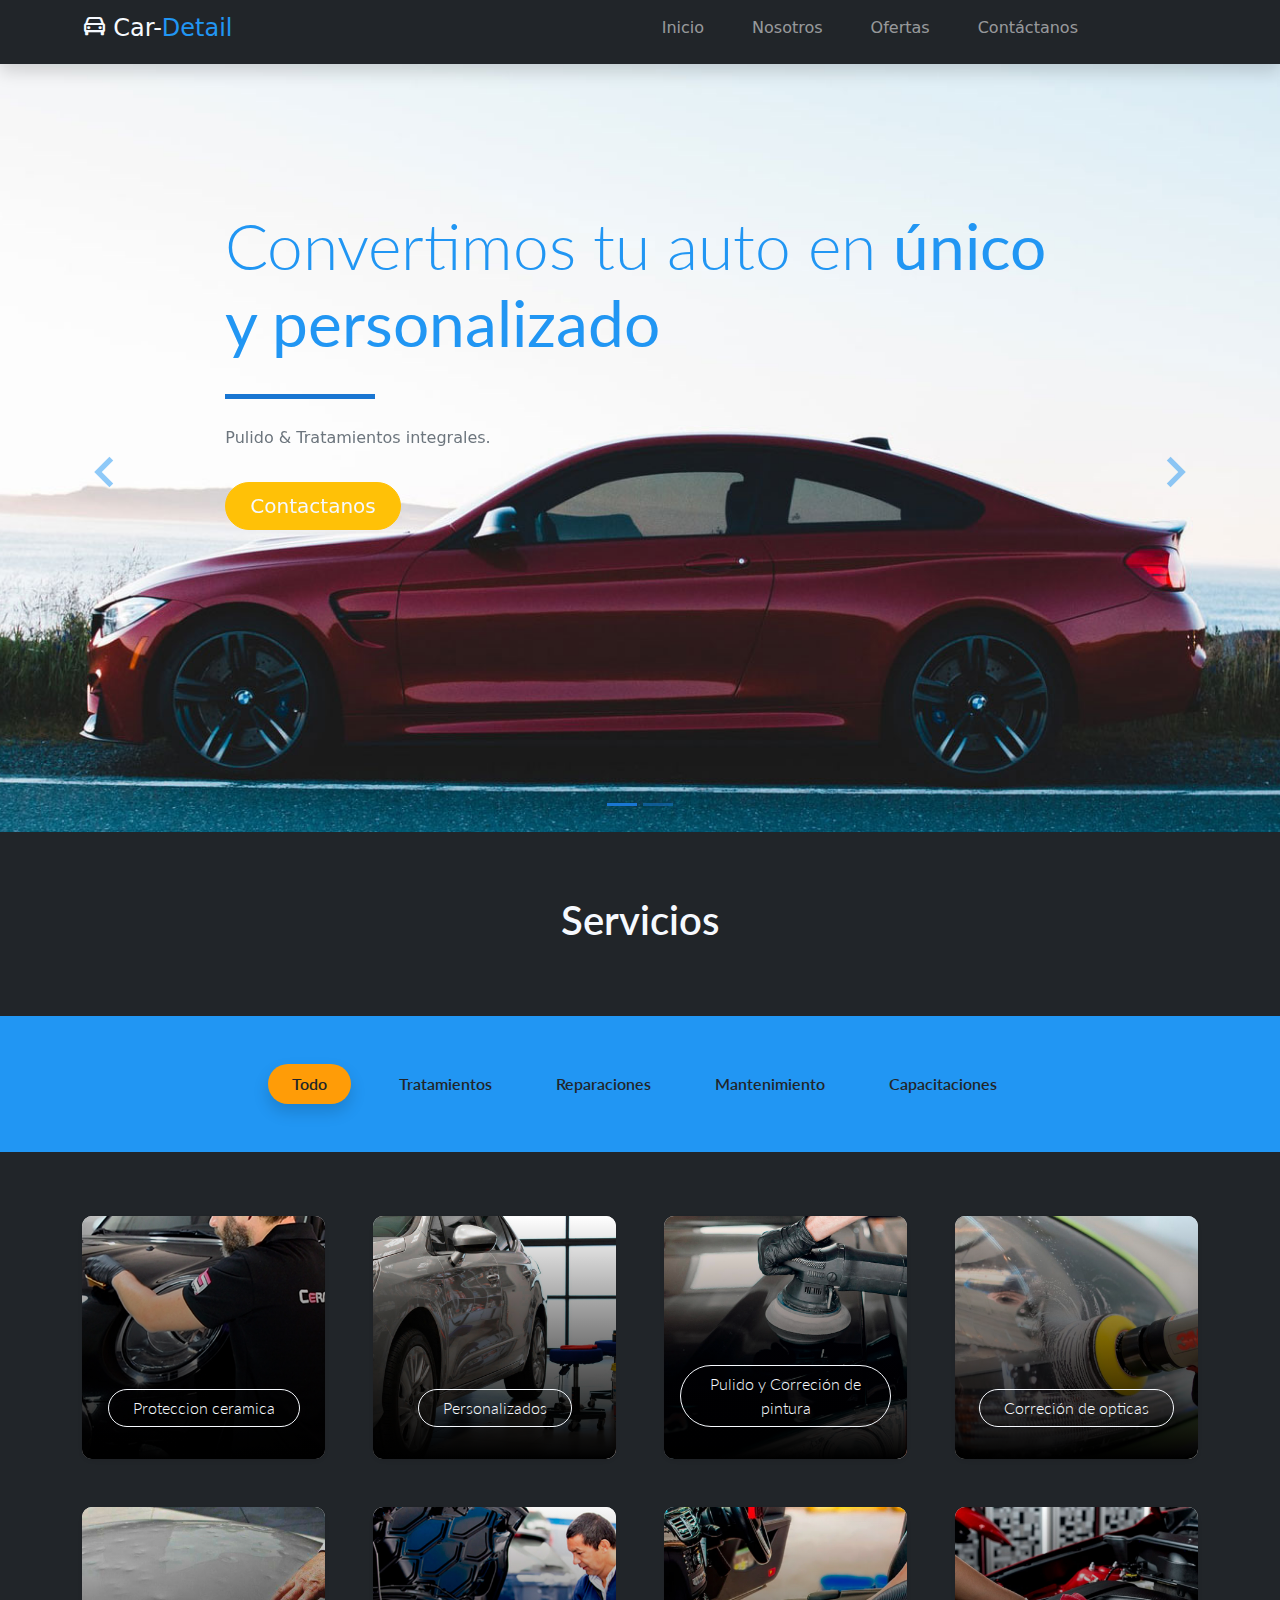
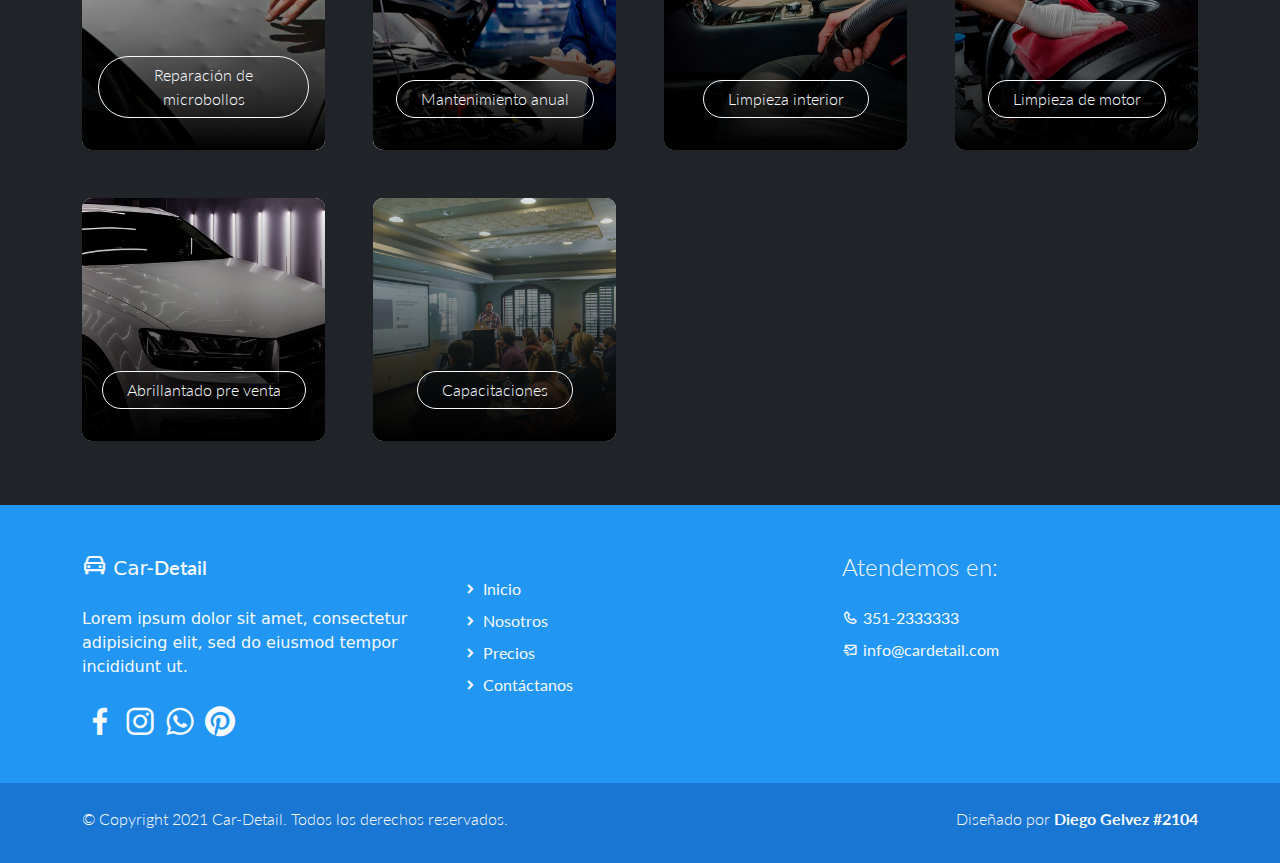
==== commit 4a5fa724: "mas cambios" ====
--- a/index.html
+++ b/index.html
@@ -38,7 +38,7 @@
 						rounded-pill =genera ese boton con bordes redondeados rounded-circle-->	
                         </li>
                         <li class="mx-2 nav-item">
-                            <a class="nav-link btn-outline-yellow rounded-pill px-3" href="about.html">Sobre Nosotros</a>
+                            <a class="nav-link btn-outline-yellow rounded-pill px-3" href="about.html">Nosotros</a>
                         </li>
                         <!-- <li class="mx-1 nav-item">
                             <a class="nav-link btn-outline-yellow rounded-pill px-3" href="work.html">Trabajos</a>
@@ -112,7 +112,7 @@
                                     Pulido & Tratamientos integrales.
                               </p>
                                  <a class="banner-button btn rounded-pill btn-yellow btn-lg px-4" 
-								href="/contact.html" role="button">Contactanos</a>
+								href="contact.html" role="button">Contactanos</a>
                             </div>
                         </div>
 
@@ -129,7 +129,7 @@
                                 <p class="banner-body text-muted py-3">
                                     
                                 </p>
-                                <a class="banner-button btn rounded-pill btn-yellow btn-lg px-4" href="/contact.html" role="button">Contactanos</a>
+                                <a class="banner-button btn rounded-pill btn-yellow btn-lg px-4" href="contact.html" role="button">Contactanos</a>
                     <!--role="button" indica que un boton no apunta a una url sino que hace otra cosa-->	
                             </div>
                         </div>
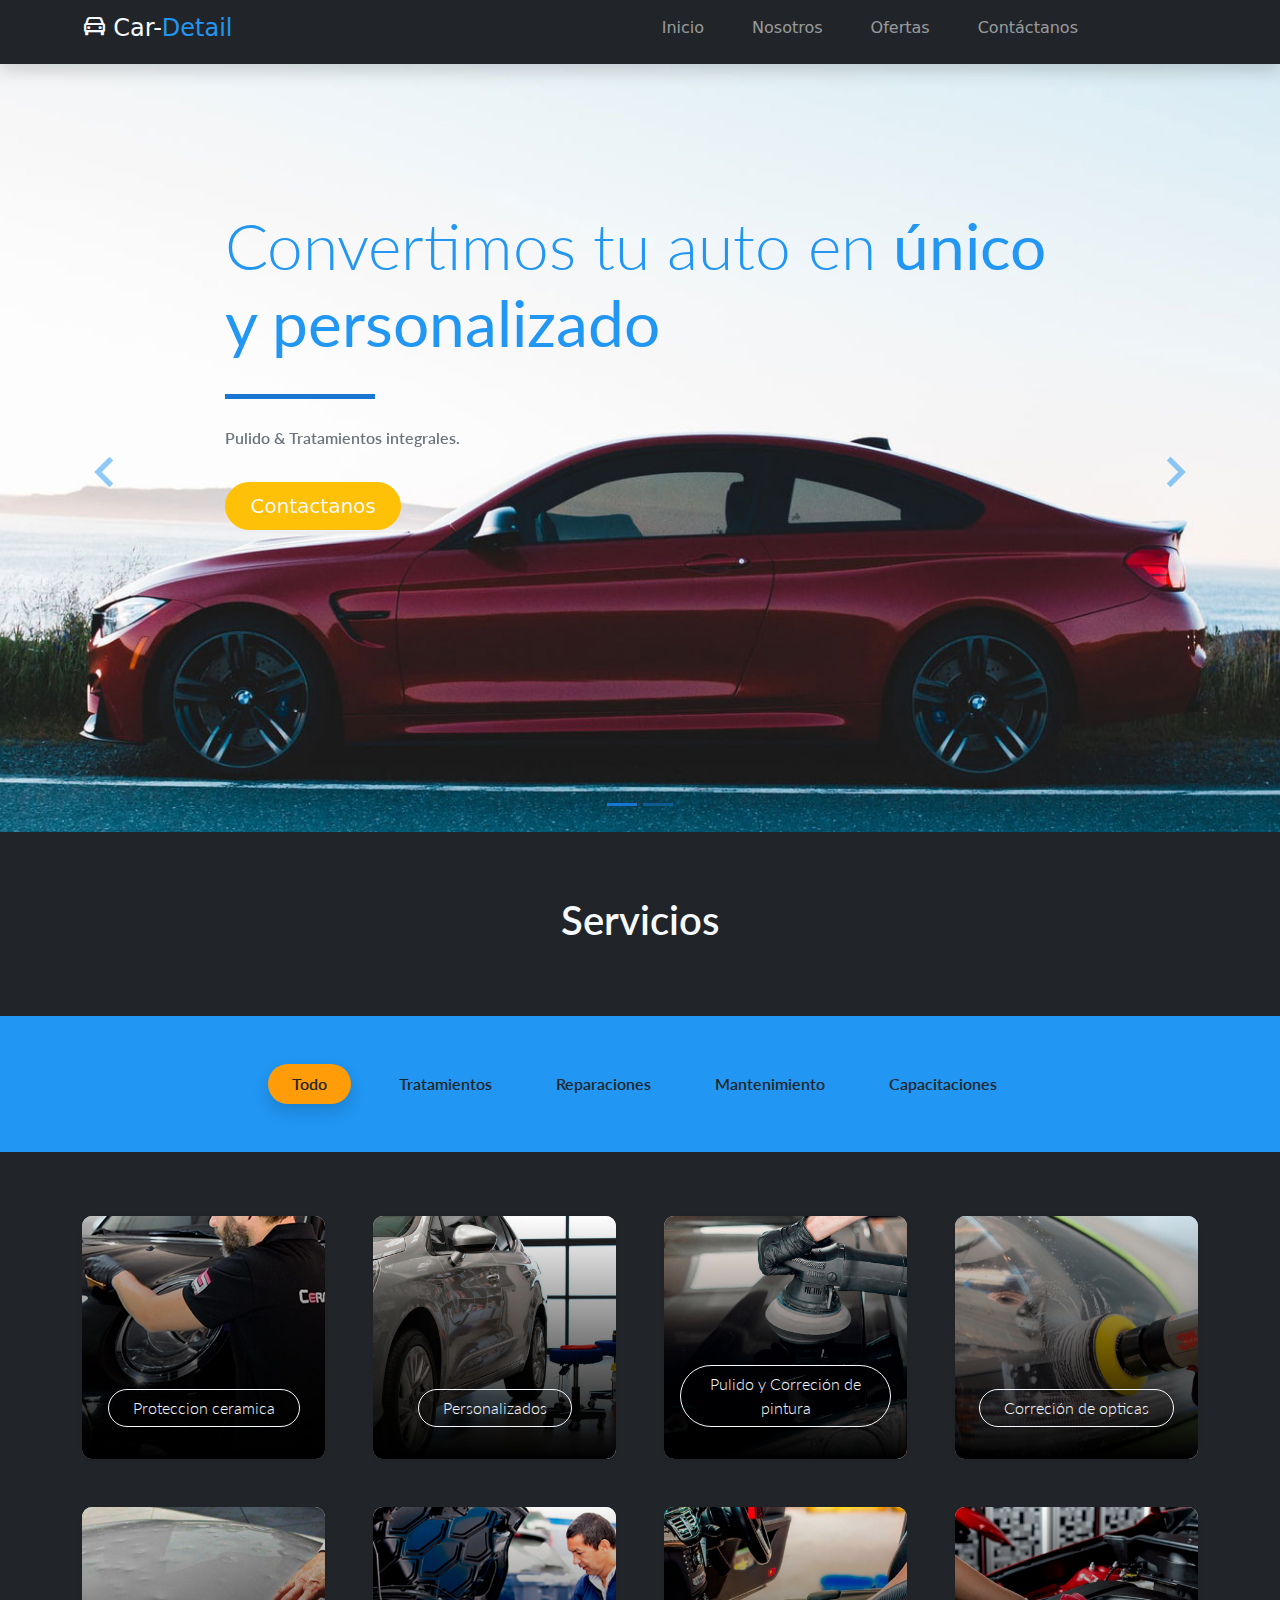
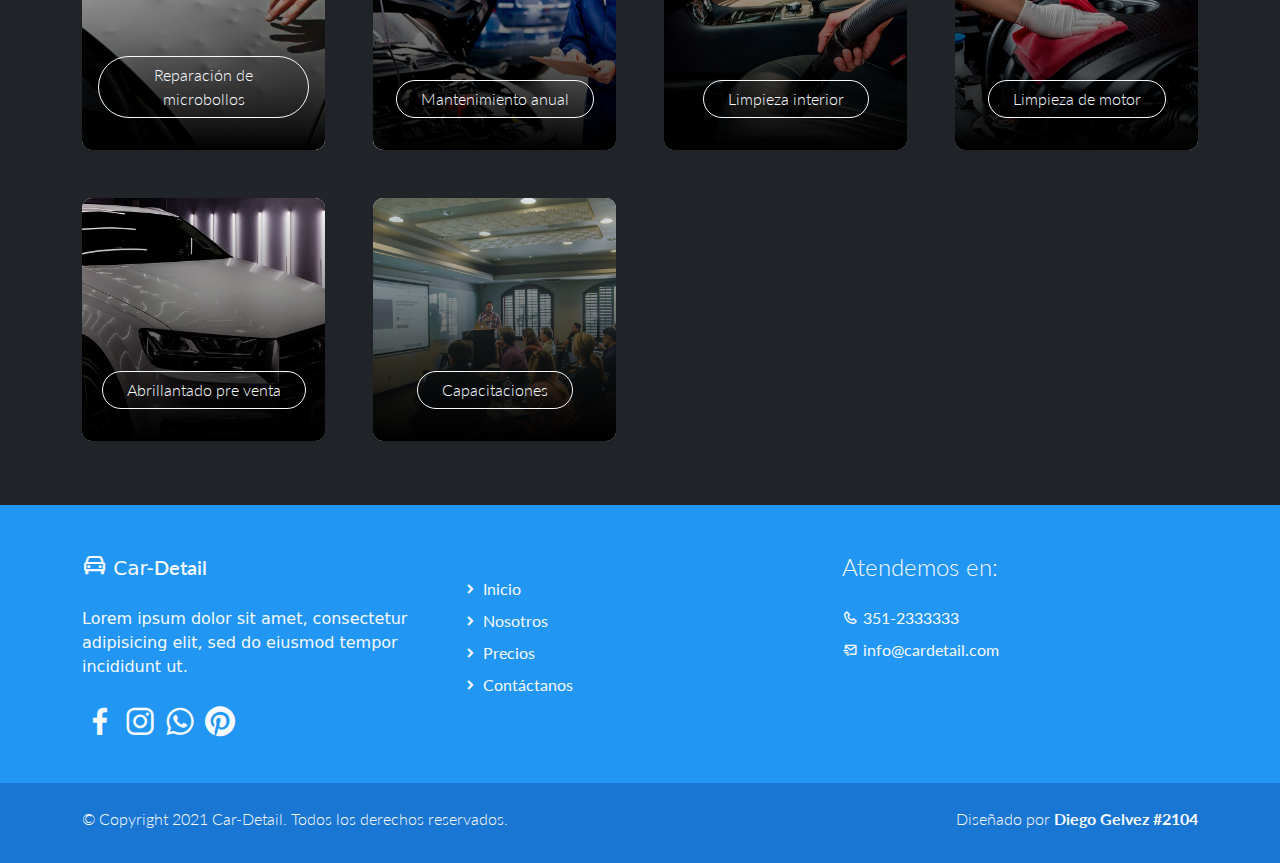
==== commit 0d7ff3b9: "dsad" ====
--- a/index.html
+++ b/index.html
@@ -108,7 +108,7 @@
 					
 					-->
                     Convertimos tu auto en <strong>único y personalizado</strong></h1>
-                                <p class="banner-body text-muted py-3 mx-0 px-0">
+                                <p class="banner-body text-muted semi-bold-600 py-3 mx-0 px-0">
                                     Pulido & Tratamientos integrales.
                               </p>
                                  <a class="banner-button btn rounded-pill btn-yellow btn-lg px-4" 
@@ -126,7 +126,7 @@
                                 <h1 class="banner-heading h1 text-secondary display-3 mb-0 pb-3 mx-0 px-0 light-300">
                                     Brindamos capacitaciones
                                 </h1>
-                                <p class="banner-body text-muted py-3">
+                                <p class="banner-body semi-bold-600 text-muted py-3">
                                     
                                 </p>
                                 <a class="banner-button btn rounded-pill btn-yellow btn-lg px-4" href="contact.html" role="button">Contactanos</a>
